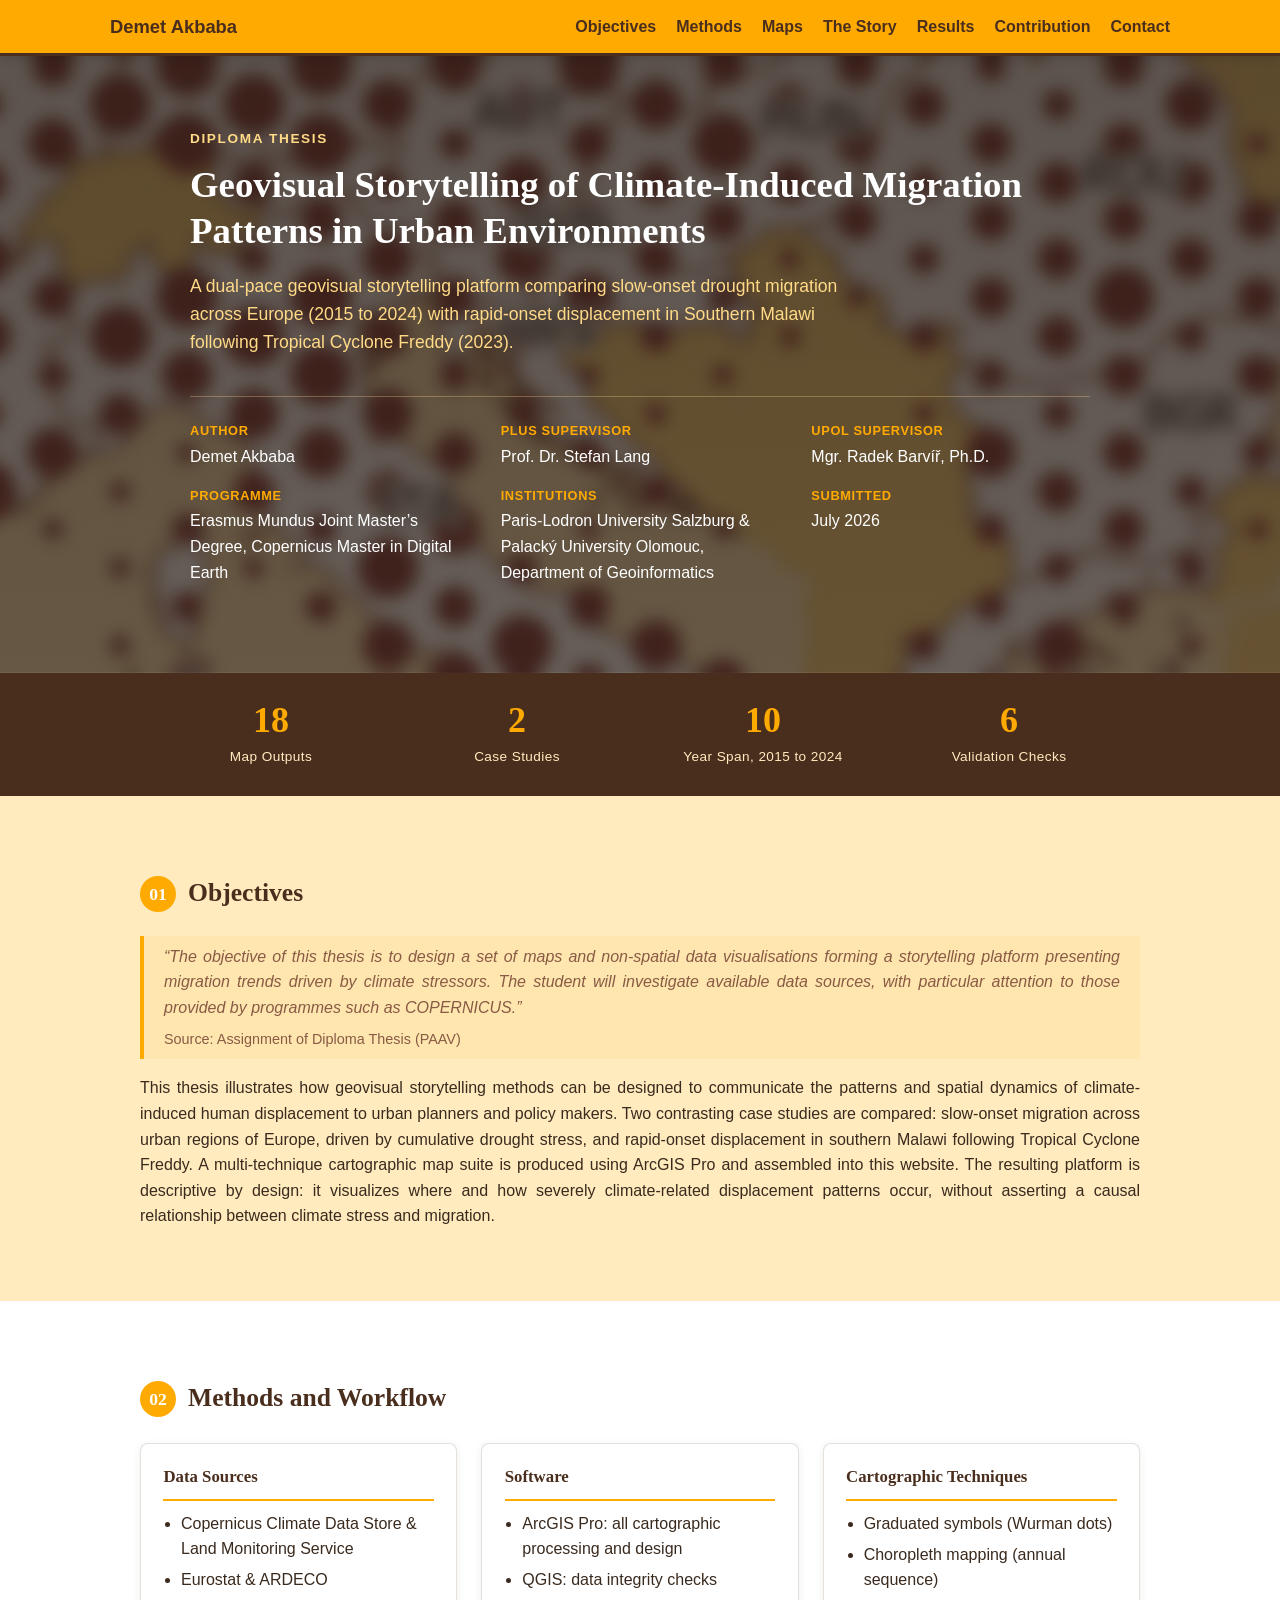
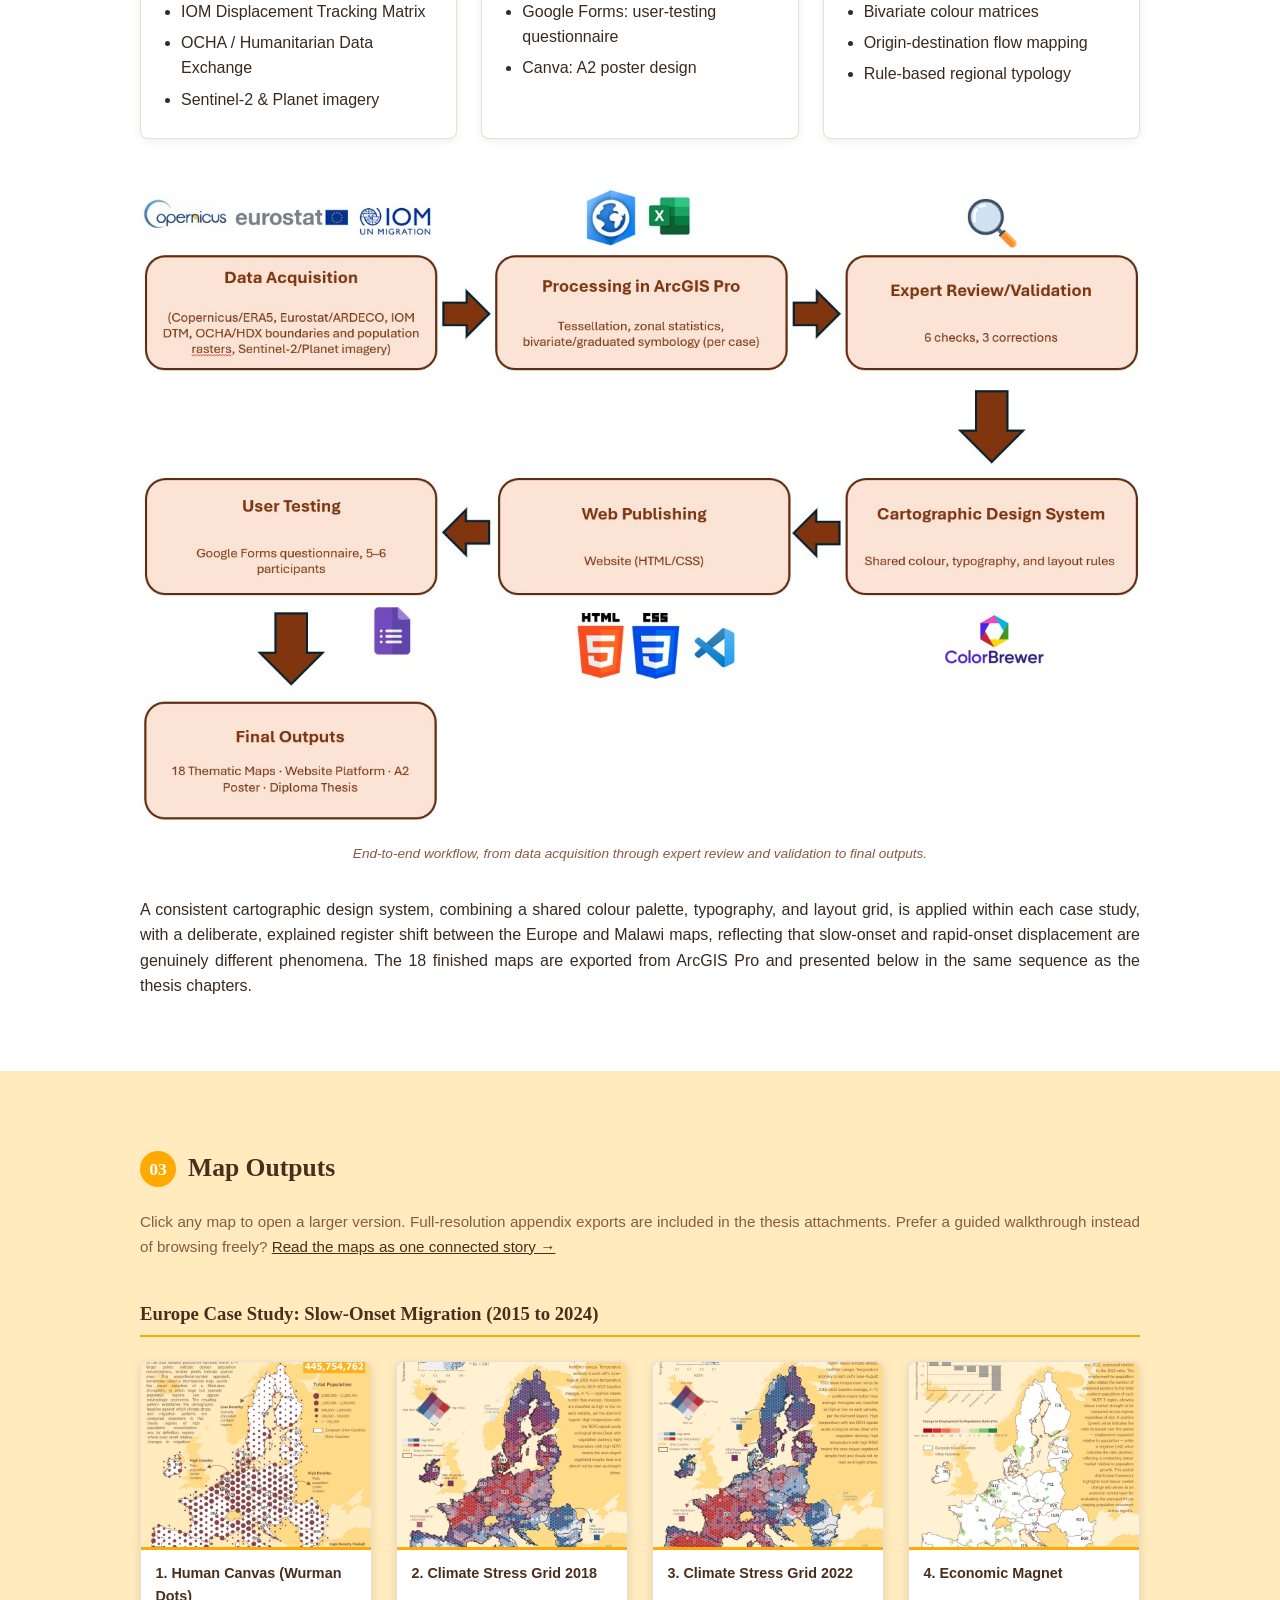
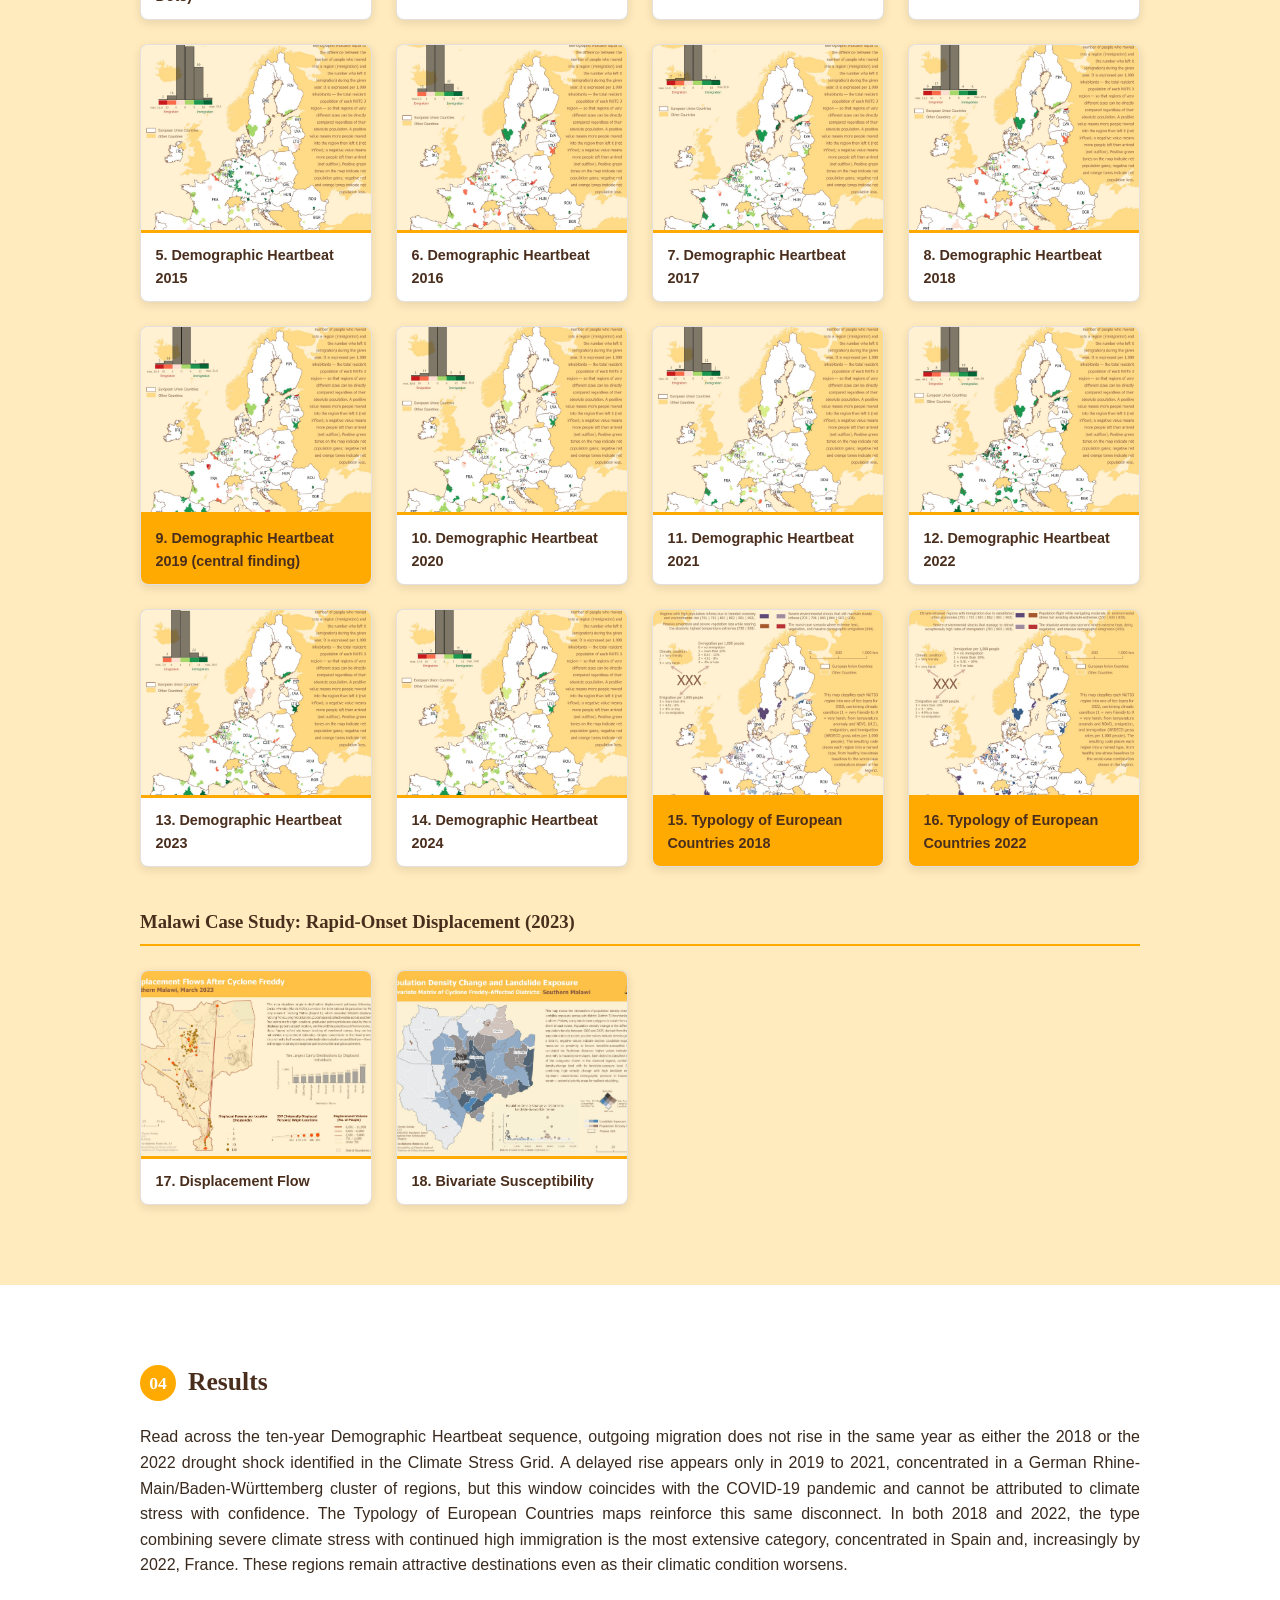
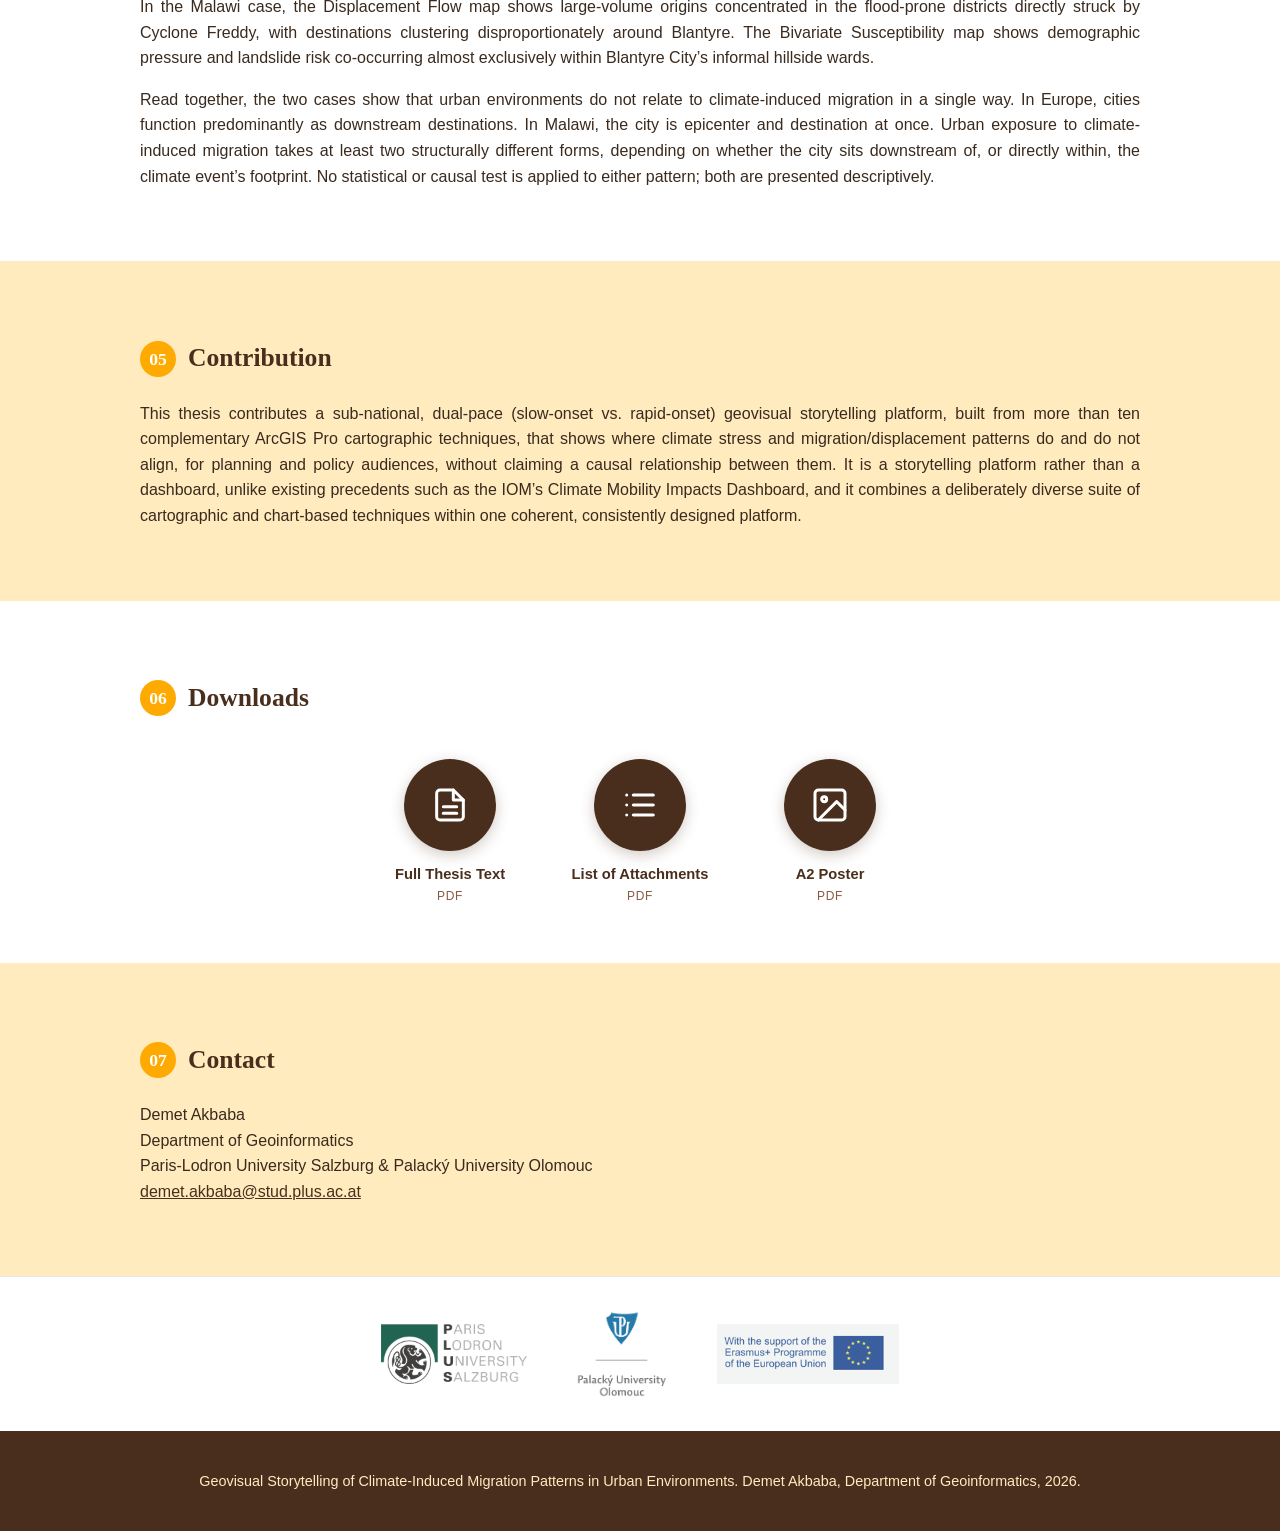
==== index.html @ c5d421af "Diploma thesis website: geovisual storytelling of climate-induced migration Full platform: overview " ====
<!DOCTYPE html>
<html lang="en">
<head>
<meta charset="UTF-8">
<meta name="viewport" content="width=device-width, initial-scale=1.0">
<title>Geovisual Storytelling of Climate-Induced Migration Patterns in Urban Environments</title>
<meta name="description" content="Diploma thesis by Demet Akbaba, Department of Geoinformatics, Paris-Lodron University Salzburg and Palacky University Olomouc.">
<meta name="author" content="Demet Akbaba">
<link rel="stylesheet" href="css/style.css">
</head>
<body>

<header class="site-header">
  <div class="header-inner">
    <a class="brand" href="#home">Demet Akbaba</a>
    <nav aria-label="Main navigation">
      <ul>
        <li><a href="#objectives">Objectives</a></li>
        <li><a href="#methods">Methods</a></li>
        <li><a href="#maps">Maps</a></li>
        <li><a href="story.html">The Story</a></li>
        <li><a href="#results">Results</a></li>
        <li><a href="#contribution">Contribution</a></li>
        <li><a href="#contact">Contact</a></li>
      </ul>
    </nav>
  </div>
</header>

<main>

<section id="home" class="hero">
  <div class="hero-inner">
    <p class="eyebrow">Diploma Thesis</p>
    <h1>Geovisual Storytelling of Climate-Induced Migration Patterns in Urban Environments</h1>
    <p class="hero-sub">A dual-pace geovisual storytelling platform comparing slow-onset drought migration across Europe (2015 to 2024) with rapid-onset displacement in Southern Malawi following Tropical Cyclone Freddy (2023).</p>
    <dl class="hero-meta">
      <div><dt>Author</dt><dd>Demet Akbaba</dd></div>
      <div><dt>PLUS Supervisor</dt><dd>Prof. Dr. Stefan Lang</dd></div>
      <div><dt>UPOL Supervisor</dt><dd>Mgr. Radek Barv&iacute;&#345;, Ph.D.</dd></div>
      <div><dt>Programme</dt><dd>Erasmus Mundus Joint Master&rsquo;s Degree, Copernicus Master in Digital Earth</dd></div>
      <div><dt>Institutions</dt><dd>Paris-Lodron University Salzburg &amp; Palack&yacute; University Olomouc, Department of Geoinformatics</dd></div>
      <div><dt>Submitted</dt><dd>July 2026</dd></div>
    </dl>
  </div>
</section>

<section class="stats-strip" aria-label="Thesis at a glance">
  <div class="stats-inner">
    <div class="stat"><span class="stat-num">18</span><span class="stat-label">Map Outputs</span></div>
    <div class="stat"><span class="stat-num">2</span><span class="stat-label">Case Studies</span></div>
    <div class="stat"><span class="stat-num">10</span><span class="stat-label">Year Span, 2015 to 2024</span></div>
    <div class="stat"><span class="stat-num">6</span><span class="stat-label">Validation Checks</span></div>
  </div>
</section>

<section id="objectives" class="section section-alt">
  <div class="section-inner">
    <h2>Objectives</h2>
    <blockquote>
      &ldquo;The objective of this thesis is to design a set of maps and non-spatial data visualisations forming a storytelling platform presenting migration trends driven by climate stressors. The student will investigate available data sources, with particular attention to those provided by programmes such as COPERNICUS.&rdquo;
      <cite>Source: Assignment of Diploma Thesis (PAAV)</cite>
    </blockquote>
    <p>This thesis illustrates how geovisual storytelling methods can be designed to communicate the patterns and spatial dynamics of climate-induced human displacement to urban planners and policy makers. Two contrasting case studies are compared: slow-onset migration across urban regions of Europe, driven by cumulative drought stress, and rapid-onset displacement in southern Malawi following Tropical Cyclone Freddy. A multi-technique cartographic map suite is produced using ArcGIS Pro and assembled into this website. The resulting platform is descriptive by design: it visualizes where and how severely climate-related displacement patterns occur, without asserting a causal relationship between climate stress and migration.</p>
  </div>
</section>

<section id="methods" class="section">
  <div class="section-inner">
    <h2>Methods and Workflow</h2>
    <div class="methods-grid">
      <div>
        <h3>Data Sources</h3>
        <ul>
          <li>Copernicus Climate Data Store &amp; Land Monitoring Service</li>
          <li>Eurostat &amp; ARDECO</li>
          <li>IOM Displacement Tracking Matrix</li>
          <li>OCHA / Humanitarian Data Exchange</li>
          <li>Sentinel-2 &amp; Planet imagery</li>
        </ul>
      </div>
      <div>
        <h3>Software</h3>
        <ul>
          <li>ArcGIS Pro: all cartographic processing and design</li>
          <li>QGIS: data integrity checks</li>
          <li>Google Forms: <span style="white-space: nowrap;">user-testing</span> questionnaire</li>
          <li>Canva: A2 poster design</li>
        </ul>
      </div>
      <div>
        <h3>Cartographic Techniques</h3>
        <ul>
          <li>Graduated symbols (Wurman dots)</li>
          <li>Choropleth mapping (annual sequence)</li>
          <li>Bivariate colour matrices</li>
          <li>Origin-destination flow mapping</li>
          <li>Rule-based regional typology</li>
        </ul>
      </div>
    </div>
    <figure class="methodology-figure">
      <img src="images/methodology_flowchart.jpg" alt="Methodology workflow flowchart: data acquisition, processing in ArcGIS Pro, expert review and validation, cartographic design system, web publishing, user testing, converging into a single final outputs box" loading="lazy">
      <figcaption>End-to-end workflow, from data acquisition through expert review and validation to final outputs.</figcaption>
    </figure>
    <p>A consistent cartographic design system, combining a shared colour palette, typography, and layout grid, is applied within each case study, with a deliberate, explained register shift between the Europe and Malawi maps, reflecting that slow-onset and rapid-onset displacement are genuinely different phenomena. The 18 finished maps are exported from ArcGIS Pro and presented below in the same sequence as the thesis chapters.</p>
  </div>
</section>

<section id="maps" class="section section-alt">
  <div class="section-inner">
    <h2>Map Outputs</h2>
    <p class="section-note">Click any map to open a larger version. Full-resolution appendix exports are included in the thesis attachments. Prefer a guided walkthrough instead of browsing freely? <a href="story.html">Read the maps as one connected story &rarr;</a></p>

    <h3 class="group-title">Europe Case Study: Slow-Onset Migration (2015 to 2024)</h3>
    <div class="map-grid">
      <figure><a href="#map01"><img src="images/01_human_canvas.jpg" alt="Human Canvas map, Wurman dot population density across Europe" loading="lazy"></a><figcaption>1. Human Canvas (Wurman Dots)</figcaption></figure>
      <figure><a href="#map02"><img src="images/02_climate_stress_2018.jpg" alt="Climate Stress Grid map for 2018" loading="lazy"></a><figcaption>2. Climate Stress Grid 2018</figcaption></figure>
      <figure><a href="#map03"><img src="images/03_climate_stress_2022.jpg" alt="Climate Stress Grid map for 2022" loading="lazy"></a><figcaption>3. Climate Stress Grid 2022</figcaption></figure>
      <figure><a href="#map04"><img src="images/04_economic_magnet.jpg" alt="Economic Magnet map, 2018 to 2022 employment ratio change" loading="lazy"></a><figcaption>4. Economic Magnet</figcaption></figure>
      <figure><a href="#map05"><img src="images/05_demographic_heartbeat_2015.jpg" alt="Demographic Heartbeat map for 2015" loading="lazy"></a><figcaption>5. Demographic Heartbeat 2015</figcaption></figure>
      <figure><a href="#map06"><img src="images/06_demographic_heartbeat_2016.jpg" alt="Demographic Heartbeat map for 2016" loading="lazy"></a><figcaption>6. Demographic Heartbeat 2016</figcaption></figure>
      <figure><a href="#map07"><img src="images/07_demographic_heartbeat_2017.jpg" alt="Demographic Heartbeat map for 2017" loading="lazy"></a><figcaption>7. Demographic Heartbeat 2017</figcaption></figure>
      <figure><a href="#map08"><img src="images/08_demographic_heartbeat_2018.jpg" alt="Demographic Heartbeat map for 2018" loading="lazy"></a><figcaption>8. Demographic Heartbeat 2018</figcaption></figure>
      <figure class="featured"><a href="#map09"><img src="images/09_demographic_heartbeat_2019.jpg" alt="Demographic Heartbeat map for 2019" loading="lazy"></a><figcaption>9. Demographic Heartbeat 2019 (central finding)</figcaption></figure>
      <figure><a href="#map10"><img src="images/10_demographic_heartbeat_2020.jpg" alt="Demographic Heartbeat map for 2020" loading="lazy"></a><figcaption>10. Demographic Heartbeat 2020</figcaption></figure>
      <figure><a href="#map11"><img src="images/11_demographic_heartbeat_2021.jpg" alt="Demographic Heartbeat map for 2021" loading="lazy"></a><figcaption>11. Demographic Heartbeat 2021</figcaption></figure>
      <figure><a href="#map12"><img src="images/12_demographic_heartbeat_2022.jpg" alt="Demographic Heartbeat map for 2022" loading="lazy"></a><figcaption>12. Demographic Heartbeat 2022</figcaption></figure>
      <figure><a href="#map13"><img src="images/13_demographic_heartbeat_2023.jpg" alt="Demographic Heartbeat map for 2023" loading="lazy"></a><figcaption>13. Demographic Heartbeat 2023</figcaption></figure>
      <figure><a href="#map14"><img src="images/14_demographic_heartbeat_2024.jpg" alt="Demographic Heartbeat map for 2024" loading="lazy"></a><figcaption>14. Demographic Heartbeat 2024</figcaption></figure>
      <figure class="featured"><a href="#map15"><img src="images/15_typology_2018.jpg" alt="Typology of European Countries map for 2018" loading="lazy"></a><figcaption>15. Typology of European Countries 2018</figcaption></figure>
      <figure class="featured"><a href="#map16"><img src="images/16_typology_2022.jpg" alt="Typology of European Countries map for 2022" loading="lazy"></a><figcaption>16. Typology of European Countries 2022</figcaption></figure>
    </div>

    <h3 class="group-title">Malawi Case Study: Rapid-Onset Displacement (2023)</h3>
    <div class="map-grid">
      <figure><a href="#map17"><img src="images/17_displacement_flow.jpg" alt="Displacement Flow map, Southern Malawi after Cyclone Freddy" loading="lazy"></a><figcaption>17. Displacement Flow</figcaption></figure>
      <figure><a href="#map18"><img src="images/18_bivariate_susceptibility.jpg" alt="Bivariate Susceptibility map, population density change and landslide exposure" loading="lazy"></a><figcaption>18. Bivariate Susceptibility</figcaption></figure>
    </div>
  </div>
</section>

<div class="lightbox" id="map01">
  <a href="#maps" class="lightbox-close" aria-label="Close"><svg viewBox="0 0 24 24" fill="none" stroke="currentColor" stroke-width="2" stroke-linecap="round"><line x1="5" y1="5" x2="19" y2="19"/><line x1="19" y1="5" x2="5" y2="19"/></svg></a>
  <a href="#maps" class="lightbox-bg" aria-hidden="true" tabindex="-1"></a>
  <a href="#map18" class="lightbox-nav lightbox-prev" aria-label="Previous map"><svg viewBox="0 0 24 24" fill="none" stroke="currentColor" stroke-width="2" stroke-linecap="round" stroke-linejoin="round"><polyline points="15 6 9 12 15 18"/></svg></a>
  <a href="#map02" class="lightbox-nav lightbox-next" aria-label="Next map"><svg viewBox="0 0 24 24" fill="none" stroke="currentColor" stroke-width="2" stroke-linecap="round" stroke-linejoin="round"><polyline points="9 6 15 12 9 18"/></svg></a>  <a href="images/originals/01_human_canvas.png" download class="lightbox-download" aria-label="Download full resolution PNG of Human Canvas"><svg viewBox="0 0 24 24" fill="none" stroke="currentColor" stroke-width="2" stroke-linecap="round" stroke-linejoin="round"><path d="M12 3v12"/><polyline points="7 10 12 15 17 10"/><line x1="5" y1="21" x2="19" y2="21"/></svg></a>

  <input type="checkbox" id="zoom01" class="zoom-toggle">
  <figure class="lightbox-figure">
    <label for="zoom01" class="zoom-label"><img src="images/01_human_canvas_full.jpg" alt="Human Canvas map, Wurman dot population density across Europe" loading="lazy"></label>
    <figcaption><span class="lightbox-title">1. Human Canvas (Wurman Dots)</span><span class="zoom-hint">Click the map to zoom in. Click again to zoom out.</span><span class="lightbox-desc">Population is aggregated into a hexagonal grid across the EU and displayed as Wurman dots sized by population count. The map reproduces the classic "Blue Banana" corridor of dense settlement from the Rhine-Ruhr region to northern Italy, with Rhine-Ruhr the single densest cluster (49 million people across 14 adjacent cells) and the Paris Basin containing the single largest cell (11.8 million). This population baseline is compared against climate stress (maps 2 to 3) and migration patterns (maps 5 to 16) later in the case study.</span></figcaption>
  </figure>
</div>
<div class="lightbox" id="map02">
  <a href="#maps" class="lightbox-close" aria-label="Close"><svg viewBox="0 0 24 24" fill="none" stroke="currentColor" stroke-width="2" stroke-linecap="round"><line x1="5" y1="5" x2="19" y2="19"/><line x1="19" y1="5" x2="5" y2="19"/></svg></a>
  <a href="#maps" class="lightbox-bg" aria-hidden="true" tabindex="-1"></a>
  <a href="#map01" class="lightbox-nav lightbox-prev" aria-label="Previous map"><svg viewBox="0 0 24 24" fill="none" stroke="currentColor" stroke-width="2" stroke-linecap="round" stroke-linejoin="round"><polyline points="15 6 9 12 15 18"/></svg></a>
  <a href="#map03" class="lightbox-nav lightbox-next" aria-label="Next map"><svg viewBox="0 0 24 24" fill="none" stroke="currentColor" stroke-width="2" stroke-linecap="round" stroke-linejoin="round"><polyline points="9 6 15 12 9 18"/></svg></a>  <a href="images/originals/02_climate_stress_2018.png" download class="lightbox-download" aria-label="Download full resolution PNG of Climate Stress Grid 2018"><svg viewBox="0 0 24 24" fill="none" stroke="currentColor" stroke-width="2" stroke-linecap="round" stroke-linejoin="round"><path d="M12 3v12"/><polyline points="7 10 12 15 17 10"/><line x1="5" y1="21" x2="19" y2="21"/></svg></a>

  <input type="checkbox" id="zoom02" class="zoom-toggle">
  <figure class="lightbox-figure">
    <label for="zoom02" class="zoom-label"><img src="images/02_climate_stress_2018_full.jpg" alt="Climate Stress Grid map for 2018" loading="lazy"></label>
    <figcaption><span class="lightbox-title">2. Climate Stress Grid 2018</span><span class="zoom-hint">Click the map to zoom in. Click again to zoom out.</span><span class="lightbox-desc">Combines summer temperature anomaly and NDVI vegetation health into a single bivariate grid, isolating the most severe combination of heat and vegetation stress. The 2018 event reproduces a documented "hotter drought" pattern concentrated in central and northern Europe rather than the Mediterranean south, with severe-stress hexagons concentrated in Germany (39%), France (29%), Scandinavia (18%), and Poland (14%).</span></figcaption>
  </figure>
</div>
<div class="lightbox" id="map03">
  <a href="#maps" class="lightbox-close" aria-label="Close"><svg viewBox="0 0 24 24" fill="none" stroke="currentColor" stroke-width="2" stroke-linecap="round"><line x1="5" y1="5" x2="19" y2="19"/><line x1="19" y1="5" x2="5" y2="19"/></svg></a>
  <a href="#maps" class="lightbox-bg" aria-hidden="true" tabindex="-1"></a>
  <a href="#map02" class="lightbox-nav lightbox-prev" aria-label="Previous map"><svg viewBox="0 0 24 24" fill="none" stroke="currentColor" stroke-width="2" stroke-linecap="round" stroke-linejoin="round"><polyline points="15 6 9 12 15 18"/></svg></a>
  <a href="#map04" class="lightbox-nav lightbox-next" aria-label="Next map"><svg viewBox="0 0 24 24" fill="none" stroke="currentColor" stroke-width="2" stroke-linecap="round" stroke-linejoin="round"><polyline points="9 6 15 12 9 18"/></svg></a>  <a href="images/originals/03_climate_stress_2022.png" download class="lightbox-download" aria-label="Download full resolution PNG of Climate Stress Grid 2022"><svg viewBox="0 0 24 24" fill="none" stroke="currentColor" stroke-width="2" stroke-linecap="round" stroke-linejoin="round"><path d="M12 3v12"/><polyline points="7 10 12 15 17 10"/><line x1="5" y1="21" x2="19" y2="21"/></svg></a>

  <input type="checkbox" id="zoom03" class="zoom-toggle">
  <figure class="lightbox-figure">
    <label for="zoom03" class="zoom-label"><img src="images/03_climate_stress_2022_full.jpg" alt="Climate Stress Grid map for 2022" loading="lazy"></label>
    <figcaption><span class="lightbox-title">3. Climate Stress Grid 2022</span><span class="zoom-hint">Click the map to zoom in. Click again to zoom out.</span><span class="lightbox-desc">Uses the same bivariate temperature-anomaly and NDVI method as the 2018 map, allowing a direct year-on-year comparison. 2022 shows a markedly more severe and widespread stress pattern, consistent with the Joint Research Centre's assessment of it as possibly Europe's worst drought in five centuries, with severity shifting south and west to concentrate in the Iberian Peninsula (49% of severe hexagons) and France (34%).</span></figcaption>
  </figure>
</div>
<div class="lightbox" id="map04">
  <a href="#maps" class="lightbox-close" aria-label="Close"><svg viewBox="0 0 24 24" fill="none" stroke="currentColor" stroke-width="2" stroke-linecap="round"><line x1="5" y1="5" x2="19" y2="19"/><line x1="19" y1="5" x2="5" y2="19"/></svg></a>
  <a href="#maps" class="lightbox-bg" aria-hidden="true" tabindex="-1"></a>
  <a href="#map03" class="lightbox-nav lightbox-prev" aria-label="Previous map"><svg viewBox="0 0 24 24" fill="none" stroke="currentColor" stroke-width="2" stroke-linecap="round" stroke-linejoin="round"><polyline points="15 6 9 12 15 18"/></svg></a>
  <a href="#map05" class="lightbox-nav lightbox-next" aria-label="Next map"><svg viewBox="0 0 24 24" fill="none" stroke="currentColor" stroke-width="2" stroke-linecap="round" stroke-linejoin="round"><polyline points="9 6 15 12 9 18"/></svg></a>  <a href="images/originals/04_economic_magnet.png" download class="lightbox-download" aria-label="Download full resolution PNG of Economic Magnet"><svg viewBox="0 0 24 24" fill="none" stroke="currentColor" stroke-width="2" stroke-linecap="round" stroke-linejoin="round"><path d="M12 3v12"/><polyline points="7 10 12 15 17 10"/><line x1="5" y1="21" x2="19" y2="21"/></svg></a>

  <input type="checkbox" id="zoom04" class="zoom-toggle">
  <figure class="lightbox-figure">
    <label for="zoom04" class="zoom-label"><img src="images/04_economic_magnet_full.jpg" alt="Economic Magnet map, 2018 to 2022 employment ratio change" loading="lazy"></label>
    <figcaption><span class="lightbox-title">4. Economic Magnet</span><span class="zoom-hint">Click the map to zoom in. Click again to zoom out.</span><span class="lightbox-desc">A choropleth of the percentage change in each urban region's employment-to-population ratio between 2018 and 2022, isolating shifting economic density from population growth alone. The strongest gains cluster in southern Poland (Gliwicki, Katowicki, Kraków), while Grad Zagreb shows by far the steepest decline (-26.9%). Notably, neither pattern spatially aligns with the climate-stress hexagons in maps 2 and 3.</span></figcaption>
  </figure>
</div>
<div class="lightbox" id="map05">
  <a href="#maps" class="lightbox-close" aria-label="Close"><svg viewBox="0 0 24 24" fill="none" stroke="currentColor" stroke-width="2" stroke-linecap="round"><line x1="5" y1="5" x2="19" y2="19"/><line x1="19" y1="5" x2="5" y2="19"/></svg></a>
  <a href="#maps" class="lightbox-bg" aria-hidden="true" tabindex="-1"></a>
  <a href="#map04" class="lightbox-nav lightbox-prev" aria-label="Previous map"><svg viewBox="0 0 24 24" fill="none" stroke="currentColor" stroke-width="2" stroke-linecap="round" stroke-linejoin="round"><polyline points="15 6 9 12 15 18"/></svg></a>
  <a href="#map06" class="lightbox-nav lightbox-next" aria-label="Next map"><svg viewBox="0 0 24 24" fill="none" stroke="currentColor" stroke-width="2" stroke-linecap="round" stroke-linejoin="round"><polyline points="9 6 15 12 9 18"/></svg></a>  <a href="images/originals/05_demographic_heartbeat_2015.png" download class="lightbox-download" aria-label="Download full resolution PNG of Demographic Heartbeat 2015"><svg viewBox="0 0 24 24" fill="none" stroke="currentColor" stroke-width="2" stroke-linecap="round" stroke-linejoin="round"><path d="M12 3v12"/><polyline points="7 10 12 15 17 10"/><line x1="5" y1="21" x2="19" y2="21"/></svg></a>

  <input type="checkbox" id="zoom05" class="zoom-toggle">
  <figure class="lightbox-figure">
    <label for="zoom05" class="zoom-label"><img src="images/05_demographic_heartbeat_2015_full.jpg" alt="Demographic Heartbeat map for 2015" loading="lazy"></label>
    <figcaption><span class="lightbox-title">5. Demographic Heartbeat 2015</span><span class="zoom-hint">Click the map to zoom in. Click again to zoom out.</span><span class="lightbox-desc">Net migration rate per 1,000 inhabitants across urban NUTS3 regions, the first of ten annual maps in this series (2015 to 2024). Most regions already show net inflow at this point, establishing the pre-drought baseline against which the 2018 and 2022 climate shocks (maps 2 and 3) are later compared.</span></figcaption>
  </figure>
</div>
<div class="lightbox" id="map06">
  <a href="#maps" class="lightbox-close" aria-label="Close"><svg viewBox="0 0 24 24" fill="none" stroke="currentColor" stroke-width="2" stroke-linecap="round"><line x1="5" y1="5" x2="19" y2="19"/><line x1="19" y1="5" x2="5" y2="19"/></svg></a>
  <a href="#maps" class="lightbox-bg" aria-hidden="true" tabindex="-1"></a>
  <a href="#map05" class="lightbox-nav lightbox-prev" aria-label="Previous map"><svg viewBox="0 0 24 24" fill="none" stroke="currentColor" stroke-width="2" stroke-linecap="round" stroke-linejoin="round"><polyline points="15 6 9 12 15 18"/></svg></a>
  <a href="#map07" class="lightbox-nav lightbox-next" aria-label="Next map"><svg viewBox="0 0 24 24" fill="none" stroke="currentColor" stroke-width="2" stroke-linecap="round" stroke-linejoin="round"><polyline points="9 6 15 12 9 18"/></svg></a>  <a href="images/originals/06_demographic_heartbeat_2016.png" download class="lightbox-download" aria-label="Download full resolution PNG of Demographic Heartbeat 2016"><svg viewBox="0 0 24 24" fill="none" stroke="currentColor" stroke-width="2" stroke-linecap="round" stroke-linejoin="round"><path d="M12 3v12"/><polyline points="7 10 12 15 17 10"/><line x1="5" y1="21" x2="19" y2="21"/></svg></a>

  <input type="checkbox" id="zoom06" class="zoom-toggle">
  <figure class="lightbox-figure">
    <label for="zoom06" class="zoom-label"><img src="images/06_demographic_heartbeat_2016_full.jpg" alt="Demographic Heartbeat map for 2016" loading="lazy"></label>
    <figcaption><span class="lightbox-title">6. Demographic Heartbeat 2016</span><span class="zoom-hint">Click the map to zoom in. Click again to zoom out.</span><span class="lightbox-desc">Continues the annual net migration rate series, still within the pre-2018 baseline period. The consistent net-inflow pattern across most urban regions in these early years is what makes the later, temporary shift toward outflow in 2019 to 2021 stand out as a deviation rather than the norm.</span></figcaption>
  </figure>
</div>
<div class="lightbox" id="map07">
  <a href="#maps" class="lightbox-close" aria-label="Close"><svg viewBox="0 0 24 24" fill="none" stroke="currentColor" stroke-width="2" stroke-linecap="round"><line x1="5" y1="5" x2="19" y2="19"/><line x1="19" y1="5" x2="5" y2="19"/></svg></a>
  <a href="#maps" class="lightbox-bg" aria-hidden="true" tabindex="-1"></a>
  <a href="#map06" class="lightbox-nav lightbox-prev" aria-label="Previous map"><svg viewBox="0 0 24 24" fill="none" stroke="currentColor" stroke-width="2" stroke-linecap="round" stroke-linejoin="round"><polyline points="15 6 9 12 15 18"/></svg></a>
  <a href="#map08" class="lightbox-nav lightbox-next" aria-label="Next map"><svg viewBox="0 0 24 24" fill="none" stroke="currentColor" stroke-width="2" stroke-linecap="round" stroke-linejoin="round"><polyline points="9 6 15 12 9 18"/></svg></a>  <a href="images/originals/07_demographic_heartbeat_2017.png" download class="lightbox-download" aria-label="Download full resolution PNG of Demographic Heartbeat 2017"><svg viewBox="0 0 24 24" fill="none" stroke="currentColor" stroke-width="2" stroke-linecap="round" stroke-linejoin="round"><path d="M12 3v12"/><polyline points="7 10 12 15 17 10"/><line x1="5" y1="21" x2="19" y2="21"/></svg></a>

  <input type="checkbox" id="zoom07" class="zoom-toggle">
  <figure class="lightbox-figure">
    <label for="zoom07" class="zoom-label"><img src="images/07_demographic_heartbeat_2017_full.jpg" alt="Demographic Heartbeat map for 2017" loading="lazy"></label>
    <figcaption><span class="lightbox-title">7. Demographic Heartbeat 2017</span><span class="zoom-hint">Click the map to zoom in. Click again to zoom out.</span><span class="lightbox-desc">The final full year before the 2018 drought event mapped in map 2. Net migration rates here form part of the baseline used to test whether outgoing migration rises in the same year as, or only with a delay after, climate stress.</span></figcaption>
  </figure>
</div>
<div class="lightbox" id="map08">
  <a href="#maps" class="lightbox-close" aria-label="Close"><svg viewBox="0 0 24 24" fill="none" stroke="currentColor" stroke-width="2" stroke-linecap="round"><line x1="5" y1="5" x2="19" y2="19"/><line x1="19" y1="5" x2="5" y2="19"/></svg></a>
  <a href="#maps" class="lightbox-bg" aria-hidden="true" tabindex="-1"></a>
  <a href="#map07" class="lightbox-nav lightbox-prev" aria-label="Previous map"><svg viewBox="0 0 24 24" fill="none" stroke="currentColor" stroke-width="2" stroke-linecap="round" stroke-linejoin="round"><polyline points="15 6 9 12 15 18"/></svg></a>
  <a href="#map09" class="lightbox-nav lightbox-next" aria-label="Next map"><svg viewBox="0 0 24 24" fill="none" stroke="currentColor" stroke-width="2" stroke-linecap="round" stroke-linejoin="round"><polyline points="9 6 15 12 9 18"/></svg></a>  <a href="images/originals/08_demographic_heartbeat_2018.png" download class="lightbox-download" aria-label="Download full resolution PNG of Demographic Heartbeat 2018"><svg viewBox="0 0 24 24" fill="none" stroke="currentColor" stroke-width="2" stroke-linecap="round" stroke-linejoin="round"><path d="M12 3v12"/><polyline points="7 10 12 15 17 10"/><line x1="5" y1="21" x2="19" y2="21"/></svg></a>

  <input type="checkbox" id="zoom08" class="zoom-toggle">
  <figure class="lightbox-figure">
    <label for="zoom08" class="zoom-label"><img src="images/08_demographic_heartbeat_2018_full.jpg" alt="Demographic Heartbeat map for 2018" loading="lazy"></label>
    <figcaption><span class="lightbox-title">8. Demographic Heartbeat 2018</span><span class="zoom-hint">Click the map to zoom in. Click again to zoom out.</span><span class="lightbox-desc">Net migration rate in the same year as the drought event mapped in map 2. Outgoing migration does not rise in this year specifically; the delayed increase this thesis identifies only becomes visible from 2019 onward (map 9), one to three years later.</span></figcaption>
  </figure>
</div>
<div class="lightbox" id="map09">
  <a href="#maps" class="lightbox-close" aria-label="Close"><svg viewBox="0 0 24 24" fill="none" stroke="currentColor" stroke-width="2" stroke-linecap="round"><line x1="5" y1="5" x2="19" y2="19"/><line x1="19" y1="5" x2="5" y2="19"/></svg></a>
  <a href="#maps" class="lightbox-bg" aria-hidden="true" tabindex="-1"></a>
  <a href="#map08" class="lightbox-nav lightbox-prev" aria-label="Previous map"><svg viewBox="0 0 24 24" fill="none" stroke="currentColor" stroke-width="2" stroke-linecap="round" stroke-linejoin="round"><polyline points="15 6 9 12 15 18"/></svg></a>
  <a href="#map10" class="lightbox-nav lightbox-next" aria-label="Next map"><svg viewBox="0 0 24 24" fill="none" stroke="currentColor" stroke-width="2" stroke-linecap="round" stroke-linejoin="round"><polyline points="9 6 15 12 9 18"/></svg></a>  <a href="images/originals/09_demographic_heartbeat_2019.png" download class="lightbox-download" aria-label="Download full resolution PNG of Demographic Heartbeat 2019"><svg viewBox="0 0 24 24" fill="none" stroke="currentColor" stroke-width="2" stroke-linecap="round" stroke-linejoin="round"><path d="M12 3v12"/><polyline points="7 10 12 15 17 10"/><line x1="5" y1="21" x2="19" y2="21"/></svg></a>

  <input type="checkbox" id="zoom09" class="zoom-toggle">
  <figure class="lightbox-figure">
    <label for="zoom09" class="zoom-label"><img src="images/09_demographic_heartbeat_2019_full.jpg" alt="Demographic Heartbeat map for 2019" loading="lazy"></label>
    <figcaption><span class="lightbox-title">9. Demographic Heartbeat 2019 (central finding)</span><span class="zoom-hint">Click the map to zoom in. Click again to zoom out.</span><span class="lightbox-desc">The central finding of the thesis: the clearest delayed rise in outgoing migration after the 2018 drought concentrates here, one year on, in a German cluster (Heidelberg, Karlsruhe, Stuttgart, Frankfurt am Main, Cologne) that overlaps the densest population corridor (map 1) and the most climate-stressed 2018 region (map 2). This 2019 to 2021 window overlaps the COVID-19 pandemic, however, so the apparent lag cannot be attributed to climate stress with full confidence.</span></figcaption>
  </figure>
</div>
<div class="lightbox" id="map10">
  <a href="#maps" class="lightbox-close" aria-label="Close"><svg viewBox="0 0 24 24" fill="none" stroke="currentColor" stroke-width="2" stroke-linecap="round"><line x1="5" y1="5" x2="19" y2="19"/><line x1="19" y1="5" x2="5" y2="19"/></svg></a>
  <a href="#maps" class="lightbox-bg" aria-hidden="true" tabindex="-1"></a>
  <a href="#map09" class="lightbox-nav lightbox-prev" aria-label="Previous map"><svg viewBox="0 0 24 24" fill="none" stroke="currentColor" stroke-width="2" stroke-linecap="round" stroke-linejoin="round"><polyline points="15 6 9 12 15 18"/></svg></a>
  <a href="#map11" class="lightbox-nav lightbox-next" aria-label="Next map"><svg viewBox="0 0 24 24" fill="none" stroke="currentColor" stroke-width="2" stroke-linecap="round" stroke-linejoin="round"><polyline points="9 6 15 12 9 18"/></svg></a>  <a href="images/originals/10_demographic_heartbeat_2020.png" download class="lightbox-download" aria-label="Download full resolution PNG of Demographic Heartbeat 2020"><svg viewBox="0 0 24 24" fill="none" stroke="currentColor" stroke-width="2" stroke-linecap="round" stroke-linejoin="round"><path d="M12 3v12"/><polyline points="7 10 12 15 17 10"/><line x1="5" y1="21" x2="19" y2="21"/></svg></a>

  <input type="checkbox" id="zoom10" class="zoom-toggle">
  <figure class="lightbox-figure">
    <label for="zoom10" class="zoom-label"><img src="images/10_demographic_heartbeat_2020_full.jpg" alt="Demographic Heartbeat map for 2020" loading="lazy"></label>
    <figcaption><span class="lightbox-title">10. Demographic Heartbeat 2020</span><span class="zoom-hint">Click the map to zoom in. Click again to zoom out.</span><span class="lightbox-desc">Continues the 2019 to 2021 window in which the clearest delayed outgoing-migration signal after the 2018 drought appears, concentrated in the same German Rhine-Main/Baden-Württemberg corridor as 2019. This period coincides almost entirely with the COVID-19 pandemic, an independent disruption to migration that cannot be ruled out as a contributing factor.</span></figcaption>
  </figure>
</div>
<div class="lightbox" id="map11">
  <a href="#maps" class="lightbox-close" aria-label="Close"><svg viewBox="0 0 24 24" fill="none" stroke="currentColor" stroke-width="2" stroke-linecap="round"><line x1="5" y1="5" x2="19" y2="19"/><line x1="19" y1="5" x2="5" y2="19"/></svg></a>
  <a href="#maps" class="lightbox-bg" aria-hidden="true" tabindex="-1"></a>
  <a href="#map10" class="lightbox-nav lightbox-prev" aria-label="Previous map"><svg viewBox="0 0 24 24" fill="none" stroke="currentColor" stroke-width="2" stroke-linecap="round" stroke-linejoin="round"><polyline points="15 6 9 12 15 18"/></svg></a>
  <a href="#map12" class="lightbox-nav lightbox-next" aria-label="Next map"><svg viewBox="0 0 24 24" fill="none" stroke="currentColor" stroke-width="2" stroke-linecap="round" stroke-linejoin="round"><polyline points="9 6 15 12 9 18"/></svg></a>  <a href="images/originals/11_demographic_heartbeat_2021.png" download class="lightbox-download" aria-label="Download full resolution PNG of Demographic Heartbeat 2021"><svg viewBox="0 0 24 24" fill="none" stroke="currentColor" stroke-width="2" stroke-linecap="round" stroke-linejoin="round"><path d="M12 3v12"/><polyline points="7 10 12 15 17 10"/><line x1="5" y1="21" x2="19" y2="21"/></svg></a>

  <input type="checkbox" id="zoom11" class="zoom-toggle">
  <figure class="lightbox-figure">
    <label for="zoom11" class="zoom-label"><img src="images/11_demographic_heartbeat_2021_full.jpg" alt="Demographic Heartbeat map for 2021" loading="lazy"></label>
    <figcaption><span class="lightbox-title">11. Demographic Heartbeat 2021</span><span class="zoom-hint">Click the map to zoom in. Click again to zoom out.</span><span class="lightbox-desc">The final year of the 2019 to 2021 delayed-outflow window. No comparable delayed rise appears after the larger 2022 drought (maps 12 to 14), a contrast the thesis argues is inconsistent with a simple, mechanical climate-driven lag effect.</span></figcaption>
  </figure>
</div>
<div class="lightbox" id="map12">
  <a href="#maps" class="lightbox-close" aria-label="Close"><svg viewBox="0 0 24 24" fill="none" stroke="currentColor" stroke-width="2" stroke-linecap="round"><line x1="5" y1="5" x2="19" y2="19"/><line x1="19" y1="5" x2="5" y2="19"/></svg></a>
  <a href="#maps" class="lightbox-bg" aria-hidden="true" tabindex="-1"></a>
  <a href="#map11" class="lightbox-nav lightbox-prev" aria-label="Previous map"><svg viewBox="0 0 24 24" fill="none" stroke="currentColor" stroke-width="2" stroke-linecap="round" stroke-linejoin="round"><polyline points="15 6 9 12 15 18"/></svg></a>
  <a href="#map13" class="lightbox-nav lightbox-next" aria-label="Next map"><svg viewBox="0 0 24 24" fill="none" stroke="currentColor" stroke-width="2" stroke-linecap="round" stroke-linejoin="round"><polyline points="9 6 15 12 9 18"/></svg></a>  <a href="images/originals/12_demographic_heartbeat_2022.png" download class="lightbox-download" aria-label="Download full resolution PNG of Demographic Heartbeat 2022"><svg viewBox="0 0 24 24" fill="none" stroke="currentColor" stroke-width="2" stroke-linecap="round" stroke-linejoin="round"><path d="M12 3v12"/><polyline points="7 10 12 15 17 10"/><line x1="5" y1="21" x2="19" y2="21"/></svg></a>

  <input type="checkbox" id="zoom12" class="zoom-toggle">
  <figure class="lightbox-figure">
    <label for="zoom12" class="zoom-label"><img src="images/12_demographic_heartbeat_2022_full.jpg" alt="Demographic Heartbeat map for 2022" loading="lazy"></label>
    <figcaption><span class="lightbox-title">12. Demographic Heartbeat 2022</span><span class="zoom-hint">Click the map to zoom in. Click again to zoom out.</span><span class="lightbox-desc">Net migration rate in the same year as the more severe 2022 drought mapped in map 3. As with 2018 (map 8), outgoing migration does not rise in the same year as the shock itself.</span></figcaption>
  </figure>
</div>
<div class="lightbox" id="map13">
  <a href="#maps" class="lightbox-close" aria-label="Close"><svg viewBox="0 0 24 24" fill="none" stroke="currentColor" stroke-width="2" stroke-linecap="round"><line x1="5" y1="5" x2="19" y2="19"/><line x1="19" y1="5" x2="5" y2="19"/></svg></a>
  <a href="#maps" class="lightbox-bg" aria-hidden="true" tabindex="-1"></a>
  <a href="#map12" class="lightbox-nav lightbox-prev" aria-label="Previous map"><svg viewBox="0 0 24 24" fill="none" stroke="currentColor" stroke-width="2" stroke-linecap="round" stroke-linejoin="round"><polyline points="15 6 9 12 15 18"/></svg></a>
  <a href="#map14" class="lightbox-nav lightbox-next" aria-label="Next map"><svg viewBox="0 0 24 24" fill="none" stroke="currentColor" stroke-width="2" stroke-linecap="round" stroke-linejoin="round"><polyline points="9 6 15 12 9 18"/></svg></a>  <a href="images/originals/13_demographic_heartbeat_2023.png" download class="lightbox-download" aria-label="Download full resolution PNG of Demographic Heartbeat 2023"><svg viewBox="0 0 24 24" fill="none" stroke="currentColor" stroke-width="2" stroke-linecap="round" stroke-linejoin="round"><path d="M12 3v12"/><polyline points="7 10 12 15 17 10"/><line x1="5" y1="21" x2="19" y2="21"/></svg></a>

  <input type="checkbox" id="zoom13" class="zoom-toggle">
  <figure class="lightbox-figure">
    <label for="zoom13" class="zoom-label"><img src="images/13_demographic_heartbeat_2023_full.jpg" alt="Demographic Heartbeat map for 2023" loading="lazy"></label>
    <figcaption><span class="lightbox-title">13. Demographic Heartbeat 2023</span><span class="zoom-hint">Click the map to zoom in. Click again to zoom out.</span><span class="lightbox-desc">The first year following the 2022 drought. Unlike the 2019 to 2021 window after 2018, no comparable EU-wide delayed rise in outgoing migration appears here or in 2024, despite 2022 being the more severe of the two climate events.</span></figcaption>
  </figure>
</div>
<div class="lightbox" id="map14">
  <a href="#maps" class="lightbox-close" aria-label="Close"><svg viewBox="0 0 24 24" fill="none" stroke="currentColor" stroke-width="2" stroke-linecap="round"><line x1="5" y1="5" x2="19" y2="19"/><line x1="19" y1="5" x2="5" y2="19"/></svg></a>
  <a href="#maps" class="lightbox-bg" aria-hidden="true" tabindex="-1"></a>
  <a href="#map13" class="lightbox-nav lightbox-prev" aria-label="Previous map"><svg viewBox="0 0 24 24" fill="none" stroke="currentColor" stroke-width="2" stroke-linecap="round" stroke-linejoin="round"><polyline points="15 6 9 12 15 18"/></svg></a>
  <a href="#map15" class="lightbox-nav lightbox-next" aria-label="Next map"><svg viewBox="0 0 24 24" fill="none" stroke="currentColor" stroke-width="2" stroke-linecap="round" stroke-linejoin="round"><polyline points="9 6 15 12 9 18"/></svg></a>  <a href="images/originals/14_demographic_heartbeat_2024.png" download class="lightbox-download" aria-label="Download full resolution PNG of Demographic Heartbeat 2024"><svg viewBox="0 0 24 24" fill="none" stroke="currentColor" stroke-width="2" stroke-linecap="round" stroke-linejoin="round"><path d="M12 3v12"/><polyline points="7 10 12 15 17 10"/><line x1="5" y1="21" x2="19" y2="21"/></svg></a>

  <input type="checkbox" id="zoom14" class="zoom-toggle">
  <figure class="lightbox-figure">
    <label for="zoom14" class="zoom-label"><img src="images/14_demographic_heartbeat_2024_full.jpg" alt="Demographic Heartbeat map for 2024" loading="lazy"></label>
    <figcaption><span class="lightbox-title">14. Demographic Heartbeat 2024</span><span class="zoom-hint">Click the map to zoom in. Click again to zoom out.</span><span class="lightbox-desc">The final map in the ten-year series. A small minority of regions (22 of 242, about 9%) show a 2022 to 2024 outflow drop at least as steep as their 2019 to 2021 drop, dominated by Germany and including Bratislavský kraj, Slovakia (the same region flagged in map 4 for its steep employment decline), but this remains a minor nuance rather than a systematic second lag matching 2018's pattern.</span></figcaption>
  </figure>
</div>
<div class="lightbox" id="map15">
  <a href="#maps" class="lightbox-close" aria-label="Close"><svg viewBox="0 0 24 24" fill="none" stroke="currentColor" stroke-width="2" stroke-linecap="round"><line x1="5" y1="5" x2="19" y2="19"/><line x1="19" y1="5" x2="5" y2="19"/></svg></a>
  <a href="#maps" class="lightbox-bg" aria-hidden="true" tabindex="-1"></a>
  <a href="#map14" class="lightbox-nav lightbox-prev" aria-label="Previous map"><svg viewBox="0 0 24 24" fill="none" stroke="currentColor" stroke-width="2" stroke-linecap="round" stroke-linejoin="round"><polyline points="15 6 9 12 15 18"/></svg></a>
  <a href="#map16" class="lightbox-nav lightbox-next" aria-label="Next map"><svg viewBox="0 0 24 24" fill="none" stroke="currentColor" stroke-width="2" stroke-linecap="round" stroke-linejoin="round"><polyline points="9 6 15 12 9 18"/></svg></a>  <a href="images/originals/15_typology_2018.png" download class="lightbox-download" aria-label="Download full resolution PNG of Typology of European Countries 2018"><svg viewBox="0 0 24 24" fill="none" stroke="currentColor" stroke-width="2" stroke-linecap="round" stroke-linejoin="round"><path d="M12 3v12"/><polyline points="7 10 12 15 17 10"/><line x1="5" y1="21" x2="19" y2="21"/></svg></a>

  <input type="checkbox" id="zoom15" class="zoom-toggle">
  <figure class="lightbox-figure">
    <label for="zoom15" class="zoom-label"><img src="images/15_typology_2018_full.jpg" alt="Typology of European Countries map for 2018" loading="lazy"></label>
    <figcaption><span class="lightbox-title">15. Typology of European Countries 2018</span><span class="zoom-hint">Click the map to zoom in. Click again to zoom out.</span><span class="lightbox-desc">Synthesizes the Climate Stress Grid (map 2) and gross migration flows into a three-digit classification code per region, grouped into ten descriptive types. In 2018, the type combining severe climate stress with continued high immigration and no emigration is the most extensive category, concentrated across Spain and France, showing that population inflow does not necessarily track climate comfort.</span></figcaption>
  </figure>
</div>
<div class="lightbox" id="map16">
  <a href="#maps" class="lightbox-close" aria-label="Close"><svg viewBox="0 0 24 24" fill="none" stroke="currentColor" stroke-width="2" stroke-linecap="round"><line x1="5" y1="5" x2="19" y2="19"/><line x1="19" y1="5" x2="5" y2="19"/></svg></a>
  <a href="#maps" class="lightbox-bg" aria-hidden="true" tabindex="-1"></a>
  <a href="#map15" class="lightbox-nav lightbox-prev" aria-label="Previous map"><svg viewBox="0 0 24 24" fill="none" stroke="currentColor" stroke-width="2" stroke-linecap="round" stroke-linejoin="round"><polyline points="15 6 9 12 15 18"/></svg></a>
  <a href="#map17" class="lightbox-nav lightbox-next" aria-label="Next map"><svg viewBox="0 0 24 24" fill="none" stroke="currentColor" stroke-width="2" stroke-linecap="round" stroke-linejoin="round"><polyline points="9 6 15 12 9 18"/></svg></a>  <a href="images/originals/16_typology_2022.png" download class="lightbox-download" aria-label="Download full resolution PNG of Typology of European Countries 2022"><svg viewBox="0 0 24 24" fill="none" stroke="currentColor" stroke-width="2" stroke-linecap="round" stroke-linejoin="round"><path d="M12 3v12"/><polyline points="7 10 12 15 17 10"/><line x1="5" y1="21" x2="19" y2="21"/></svg></a>

  <input type="checkbox" id="zoom16" class="zoom-toggle">
  <figure class="lightbox-figure">
    <label for="zoom16" class="zoom-label"><img src="images/16_typology_2022_full.jpg" alt="Typology of European Countries map for 2022" loading="lazy"></label>
    <figcaption><span class="lightbox-title">16. Typology of European Countries 2022</span><span class="zoom-hint">Click the map to zoom in. Click again to zoom out.</span><span class="lightbox-desc">The same typology method applied independently to 2022 data (map 3's climate values plus that year's gross migration flows), allowing direct comparison with 2018 (map 15). The same high-immigration, high-climate-stress type remains the most extensive category and visibly expands further into France, while a small worst-case type (severe climate stress, high emigration, no immigration) appears only near the Netherlands-Belgium border.</span></figcaption>
  </figure>
</div>
<div class="lightbox" id="map17">
  <a href="#maps" class="lightbox-close" aria-label="Close"><svg viewBox="0 0 24 24" fill="none" stroke="currentColor" stroke-width="2" stroke-linecap="round"><line x1="5" y1="5" x2="19" y2="19"/><line x1="19" y1="5" x2="5" y2="19"/></svg></a>
  <a href="#maps" class="lightbox-bg" aria-hidden="true" tabindex="-1"></a>
  <a href="#map16" class="lightbox-nav lightbox-prev" aria-label="Previous map"><svg viewBox="0 0 24 24" fill="none" stroke="currentColor" stroke-width="2" stroke-linecap="round" stroke-linejoin="round"><polyline points="15 6 9 12 15 18"/></svg></a>
  <a href="#map18" class="lightbox-nav lightbox-next" aria-label="Next map"><svg viewBox="0 0 24 24" fill="none" stroke="currentColor" stroke-width="2" stroke-linecap="round" stroke-linejoin="round"><polyline points="9 6 15 12 9 18"/></svg></a>  <a href="images/originals/17_displacement_flow.png" download class="lightbox-download" aria-label="Download full resolution PNG of Displacement Flow"><svg viewBox="0 0 24 24" fill="none" stroke="currentColor" stroke-width="2" stroke-linecap="round" stroke-linejoin="round"><path d="M12 3v12"/><polyline points="7 10 12 15 17 10"/><line x1="5" y1="21" x2="19" y2="21"/></svg></a>

  <input type="checkbox" id="zoom17" class="zoom-toggle">
  <figure class="lightbox-figure">
    <label for="zoom17" class="zoom-label"><img src="images/17_displacement_flow_full.jpg" alt="Displacement Flow map, Southern Malawi after Cyclone Freddy" loading="lazy"></label>
    <figcaption><span class="lightbox-title">17. Displacement Flow</span><span class="zoom-hint">Click the map to zoom in. Click again to zoom out.</span><span class="lightbox-desc">Origin-destination flow lines and graduated point symbols map displacement recorded by the IOM Displacement Tracking Matrix after Tropical Cyclone Freddy (March 2023), totalling 190,683 people across 21 origins and 153 destinations. The largest origins cluster in flood-prone districts like Chikwawa, while destinations concentrate disproportionately around Blantyre, showing the city acting as a pull factor even within this single acute-onset event.</span></figcaption>
  </figure>
</div>
<div class="lightbox" id="map18">
  <a href="#maps" class="lightbox-close" aria-label="Close"><svg viewBox="0 0 24 24" fill="none" stroke="currentColor" stroke-width="2" stroke-linecap="round"><line x1="5" y1="5" x2="19" y2="19"/><line x1="19" y1="5" x2="5" y2="19"/></svg></a>
  <a href="#maps" class="lightbox-bg" aria-hidden="true" tabindex="-1"></a>
  <a href="#map17" class="lightbox-nav lightbox-prev" aria-label="Previous map"><svg viewBox="0 0 24 24" fill="none" stroke="currentColor" stroke-width="2" stroke-linecap="round" stroke-linejoin="round"><polyline points="15 6 9 12 15 18"/></svg></a>
  <a href="#map01" class="lightbox-nav lightbox-next" aria-label="Next map"><svg viewBox="0 0 24 24" fill="none" stroke="currentColor" stroke-width="2" stroke-linecap="round" stroke-linejoin="round"><polyline points="9 6 15 12 9 18"/></svg></a>  <a href="images/originals/18_bivariate_susceptibility.png" download class="lightbox-download" aria-label="Download full resolution PNG of Bivariate Susceptibility"><svg viewBox="0 0 24 24" fill="none" stroke="currentColor" stroke-width="2" stroke-linecap="round" stroke-linejoin="round"><path d="M12 3v12"/><polyline points="7 10 12 15 17 10"/><line x1="5" y1="21" x2="19" y2="21"/></svg></a>

  <input type="checkbox" id="zoom18" class="zoom-toggle">
  <figure class="lightbox-figure">
    <label for="zoom18" class="zoom-label"><img src="images/18_bivariate_susceptibility_full.jpg" alt="Bivariate Susceptibility map, population density change and landslide exposure" loading="lazy"></label>
    <figcaption><span class="lightbox-title">18. Bivariate Susceptibility</span><span class="zoom-hint">Click the map to zoom in. Click again to zoom out.</span><span class="lightbox-desc">Combines 2020 to 2025 population change with landslide exposure, digitized from before/after satellite imagery of Cyclone Freddy damage, into a single bivariate map across Malawi's Admin3 districts. Of the 24 districts falling into the highest category for both variables, 23 are wards within Blantyre City itself, concentrated in the same informal hillside settlements documented as the epicentre of the March 2023 landslide deaths.</span></figcaption>
  </figure>
</div>

<section id="results" class="section">
  <div class="section-inner">
    <h2>Results</h2>
    <p>Read across the ten-year Demographic Heartbeat sequence, outgoing migration does not rise in the same year as either the 2018 or the 2022 drought shock identified in the Climate Stress Grid. A delayed rise appears only in 2019 to 2021, concentrated in a German Rhine-Main/Baden-W&uuml;rttemberg cluster of regions, but this window coincides with the COVID-19 pandemic and cannot be attributed to climate stress with confidence. The Typology of European Countries maps reinforce this same disconnect. In both 2018 and 2022, the type combining severe climate stress with continued high immigration is the most extensive category, concentrated in Spain and, increasingly by 2022, France. These regions remain attractive destinations even as their climatic condition worsens.</p>
    <p>In the Malawi case, the Displacement Flow map shows large-volume origins concentrated in the flood-prone districts directly struck by Cyclone Freddy, with destinations clustering disproportionately around Blantyre. The Bivariate Susceptibility map shows demographic pressure and landslide risk co-occurring almost exclusively within Blantyre City&rsquo;s informal hillside wards.</p>
    <p>Read together, the two cases show that urban environments do not relate to climate-induced migration in a single way. In Europe, cities function predominantly as downstream destinations. In Malawi, the city is epicenter and destination at once. Urban exposure to climate-induced migration takes at least two structurally different forms, depending on whether the city sits downstream of, or directly within, the climate event&rsquo;s footprint. No statistical or causal test is applied to either pattern; both are presented descriptively.</p>
  </div>
</section>

<section id="contribution" class="section section-alt">
  <div class="section-inner">
    <h2>Contribution</h2>
    <p>This thesis contributes a sub-national, dual-pace (slow-onset vs. rapid-onset) geovisual storytelling platform, built from more than ten complementary ArcGIS Pro cartographic techniques, that shows where climate stress and migration/displacement patterns do and do not align, for planning and policy audiences, without claiming a causal relationship between them. It is a storytelling platform rather than a dashboard, unlike existing precedents such as the IOM&rsquo;s Climate Mobility Impacts Dashboard, and it combines a deliberately diverse suite of cartographic and chart-based techniques within one coherent, consistently designed platform.</p>
  </div>
</section>

<section id="downloads" class="section">
  <div class="section-inner">
    <h2>Downloads</h2>
    <div class="download-grid">
      <a class="download-card" href="docs/thesis_akbaba.pdf">
        <span class="download-icon" aria-hidden="true">
          <svg viewBox="0 0 24 24" fill="none" stroke="currentColor" stroke-width="1.8" stroke-linecap="round" stroke-linejoin="round"><path d="M14 3H6a2 2 0 0 0-2 2v14a2 2 0 0 0 2 2h12a2 2 0 0 0 2-2V9z"/><path d="M14 3v6h6"/><line x1="8" y1="13" x2="16" y2="13"/><line x1="8" y1="17" x2="16" y2="17"/></svg>
        </span>
        <span class="download-label">Full Thesis Text</span>
        <span class="download-sub">PDF</span>
      </a>
      <a class="download-card" href="docs/attachments_akbaba.pdf">
        <span class="download-icon" aria-hidden="true">
          <svg viewBox="0 0 24 24" fill="none" stroke="currentColor" stroke-width="1.8" stroke-linecap="round" stroke-linejoin="round"><line x1="8" y1="6" x2="20" y2="6"/><line x1="8" y1="12" x2="20" y2="12"/><line x1="8" y1="18" x2="20" y2="18"/><line x1="4" y1="6" x2="4.01" y2="6"/><line x1="4" y1="12" x2="4.01" y2="12"/><line x1="4" y1="18" x2="4.01" y2="18"/></svg>
        </span>
        <span class="download-label">List of Attachments</span>
        <span class="download-sub">PDF</span>
      </a>
      <a class="download-card" href="docs/poster_akbaba.pdf">
        <span class="download-icon" aria-hidden="true">
          <svg viewBox="0 0 24 24" fill="none" stroke="currentColor" stroke-width="1.8" stroke-linecap="round" stroke-linejoin="round"><rect x="3" y="3" width="18" height="18" rx="2"/><circle cx="8.5" cy="8.5" r="1.5"/><path d="M21 15l-5-5L5 21"/></svg>
        </span>
        <span class="download-label">A2 Poster</span>
        <span class="download-sub">PDF</span>
      </a>
    </div>
  </div>
</section>

<section id="contact" class="section section-alt">
  <div class="section-inner">
    <h2>Contact</h2>
    <p class="contact-address">Demet Akbaba<br>
    Department of Geoinformatics<br>
    Paris-Lodron University Salzburg &amp; Palack&yacute; University Olomouc<br>
    <a href="mailto:demet.akbaba@stud.plus.ac.at">demet.akbaba@stud.plus.ac.at</a></p>
  </div>
</section>

<section class="logos-strip" aria-label="Partner institutions">
  <div class="logos-inner">
    <img src="images/logos/plus.png" alt="Paris-Lodron University Salzburg logo" class="partner-logo">
    <img src="images/logos/palacky.png" alt="Palack&yacute; University Olomouc logo" class="partner-logo partner-logo--large">
    <img src="images/logos/erasmus.png" alt="With the support of the Erasmus+ Programme of the European Union" class="partner-logo">
  </div>
</section>

</main>

<footer class="site-footer">
  <p>Geovisual Storytelling of Climate-Induced Migration Patterns in Urban Environments. Demet Akbaba, Department of Geoinformatics, 2026.</p>
</footer>

</body>
</html>
---- css/style.css ----
/* Colour palette taken directly from the thesis's own Cartographic Design System (Section 3.3):
   warm gold/cream backgrounds and brown text only — no blue.
   Heading font: system serif (editorial feel). Body font: system sans. No external font requests. */

:root {
  --gold: #FFDA87;
  --cream: #FFEBBE;
  --brown-dark: #4A2E1D;
  --brown-text: #895A44;
  --orange-accent: #FFAA00;
  --white: #FFFFFF;
  --heading-font: Georgia, 'Times New Roman', Times, serif;
  --body-font: Arial, Helvetica, sans-serif;
}

* {
  box-sizing: border-box;
}

html {
  scroll-behavior: smooth;
}

body {
  margin: 0;
  font-family: var(--body-font);
  color: #3a2a1e;
  background-color: var(--white);
  line-height: 1.6;
  counter-reset: section-num;
}

h1, h2, h3 {
  color: var(--brown-dark);
  font-weight: bold;
  font-family: var(--heading-font);
}

a {
  color: var(--brown-dark);
}

a:hover {
  color: var(--orange-accent);
}

/* Header / Nav */

.site-header {
  background-color: var(--orange-accent);
  position: sticky;
  top: 0;
  z-index: 10;
  border-bottom: 3px solid var(--brown-dark);
  box-shadow: 0 2px 10px rgba(0,0,0,0.15);
}

.header-inner {
  max-width: 1100px;
  margin: 0 auto;
  padding: 0.75rem 1.25rem;
  display: flex;
  flex-wrap: wrap;
  align-items: center;
  justify-content: space-between;
  gap: 0.5rem;
}

.brand {
  font-weight: 600;
  font-size: 1.15rem;
  font-family: var(--body-font);
  color: var(--brown-dark);
  text-decoration: none;
}

.site-header nav ul {
  list-style: none;
  margin: 0;
  padding: 0;
  display: flex;
  flex-wrap: wrap;
  gap: 1.25rem;
}

.site-header nav a {
  text-decoration: none;
  color: var(--brown-dark);
  font-weight: bold;
  padding-bottom: 3px;
  border-bottom: 2px solid transparent;
  transition: border-color 0.2s ease, color 0.2s ease;
}

.site-header nav a:hover {
  color: var(--brown-dark);
  border-bottom-color: var(--brown-dark);
}

/* Hero — one of the finished maps sits dimmed behind the title */

.hero {
  background-image: linear-gradient(rgba(30,18,10,0.72), rgba(30,18,10,0.68)), url('../images/hero_bg.jpg');
  background-size: cover;
  background-position: center;
  padding: 4.5rem 1.25rem;
}

.hero-inner {
  max-width: 900px;
  margin: 0 auto;
}

.eyebrow {
  text-transform: uppercase;
  letter-spacing: 0.12em;
  font-size: 0.85rem;
  color: var(--gold);
  font-weight: bold;
  margin: 0 0 0.75rem 0;
}

.hero h1 {
  font-size: 2.3rem;
  margin: 0 0 1rem 0;
  color: var(--white);
  line-height: 1.25;
}

.hero-sub {
  font-size: 1.1rem;
  color: var(--gold);
  max-width: 70ch;
}

.hero-meta {
  display: grid;
  grid-template-columns: repeat(auto-fit, minmax(220px, 1fr));
  gap: 1rem 2rem;
  margin-top: 2.5rem;
  padding-top: 1.5rem;
  border-top: 1px solid rgba(255,218,135,0.3);
}

.hero-meta div {
  margin: 0;
}

.hero-meta dt {
  font-size: 0.8rem;
  text-transform: uppercase;
  letter-spacing: 0.05em;
  color: var(--orange-accent);
  font-weight: bold;
}

.hero-meta dd {
  margin: 0.15rem 0 0 0;
  color: var(--white);
}

/* Stats strip */

.stats-strip {
  background-color: var(--brown-dark);
}

.stats-inner {
  max-width: 1000px;
  margin: 0 auto;
  padding: 1.75rem 1.25rem;
  display: grid;
  grid-template-columns: repeat(auto-fit, minmax(160px, 1fr));
  gap: 1.5rem;
  text-align: center;
}

.stat {
  display: flex;
  flex-direction: column;
}

.stat-num {
  font-family: var(--heading-font);
  font-size: 2.25rem;
  font-weight: bold;
  color: var(--orange-accent);
  line-height: 1.1;
}

.stat-label {
  margin-top: 0.35rem;
  font-size: 0.85rem;
  letter-spacing: 0.03em;
  color: var(--cream);
}

/* Sections */

.section {
  padding: 3.5rem 1.25rem;
  counter-increment: section-num;
}

.section-alt {
  background-color: var(--cream);
}

.section-inner {
  max-width: 1000px;
  margin: 0 auto;
}

.section-inner p {
  text-align: justify;
  hyphens: auto;
}

.contact-address {
  text-align: left !important;
}

.section-inner h2 {
  display: flex;
  align-items: center;
  gap: 0.75rem;
  font-size: 1.6rem;
}

.section-inner h2::before {
  content: counter(section-num, decimal-leading-zero);
  font-family: var(--heading-font);
  font-size: 1.1rem;
  font-weight: bold;
  color: var(--white);
  background-color: var(--orange-accent);
  min-width: 2.25rem;
  height: 2.25rem;
  display: inline-flex;
  align-items: center;
  justify-content: center;
  border-radius: 50%;
  flex-shrink: 0;
}

.section-note {
  color: var(--brown-text);
  font-size: 0.95rem;
}

blockquote {
  border-left: 4px solid var(--orange-accent);
  margin: 1rem 0;
  padding: 0.5rem 1.25rem;
  font-style: italic;
  color: var(--brown-text);
  background-color: rgba(255,170,0,0.08);
  text-align: justify;
  hyphens: auto;
}

blockquote cite {
  display: block;
  margin-top: 0.5rem;
  font-style: normal;
  font-size: 0.9rem;
}

/* Methods */

.methods-grid {
  display: grid;
  grid-template-columns: repeat(auto-fit, minmax(220px, 1fr));
  gap: 1.5rem;
  margin: 1.5rem 0;
}

.methods-grid > div {
  background-color: var(--white);
  border: 1px solid rgba(74,46,29,0.15);
  border-radius: 8px;
  padding: 1.25rem 1.4rem;
  box-shadow: 0 2px 8px rgba(74,46,29,0.08);
}

.methods-grid h3 {
  font-size: 1.05rem;
  margin: 0 0 0.6rem 0;
  padding-bottom: 0.5rem;
  border-bottom: 2px solid var(--orange-accent);
}

.methods-grid ul {
  margin: 0;
  padding-left: 1.1rem;
}

.methods-grid li {
  margin-bottom: 0.35rem;
}

.methodology-figure {
  margin: 2rem 0;
  text-align: center;
}

.methodology-figure img {
  max-width: 100%;
  height: auto;
}

.methodology-figure figcaption {
  margin-top: 0.75rem;
  font-size: 0.85rem;
  font-style: italic;
  color: var(--brown-text);
}

/* Maps gallery */

.group-title {
  margin-top: 2.5rem;
  border-bottom: 2px solid var(--orange-accent);
  padding-bottom: 0.4rem;
  font-family: var(--heading-font);
}

.map-grid {
  display: grid;
  grid-template-columns: repeat(auto-fill, minmax(230px, 1fr));
  gap: 1.5rem;
  margin: 1.5rem 0;
}

.map-grid figure {
  margin: 0;
  background-color: var(--white);
  border: 1px solid rgba(74,46,29,0.15);
  border-radius: 8px;
  overflow: hidden;
  box-shadow: 0 3px 10px rgba(74,46,29,0.12);
  transition: transform 0.2s ease, box-shadow 0.2s ease;
}

.map-grid figure:hover {
  transform: translateY(-5px);
  box-shadow: 0 10px 22px rgba(74,46,29,0.22);
}

.map-grid a {
  display: block;
}

.map-grid img {
  display: block;
  width: 100%;
  height: 185px;
  object-fit: cover;
  transition: transform 0.3s ease;
}

.map-grid figure:hover img {
  transform: scale(1.04);
}

.map-grid figcaption {
  padding: 0.7rem 0.9rem;
  font-size: 0.9rem;
  color: var(--brown-dark);
  font-weight: bold;
  border-top: 3px solid var(--orange-accent);
}

.map-grid figure.featured figcaption {
  background-color: var(--orange-accent);
}

/* Downloads */

.download-grid {
  display: flex;
  flex-wrap: wrap;
  justify-content: center;
  gap: 2.5rem;
  margin-top: 2.5rem;
  text-align: center;
}

.download-card {
  display: flex;
  flex-direction: column;
  align-items: center;
  width: 150px;
  text-decoration: none;
  transition: transform 0.2s ease;
}

.download-card:hover {
  transform: translateY(-6px);
}

.download-icon {
  width: 92px;
  height: 92px;
  border-radius: 50%;
  background-color: var(--brown-dark);
  display: flex;
  align-items: center;
  justify-content: center;
  box-shadow: 0 4px 14px rgba(74,46,29,0.25);
  transition: background-color 0.2s ease;
}

.download-card:hover .download-icon {
  background-color: var(--orange-accent);
}

.download-icon svg {
  width: 40px;
  height: 40px;
  color: var(--white);
  transition: color 0.2s ease;
}

.download-card:hover .download-icon svg {
  color: var(--brown-dark);
}

.download-label {
  display: block;
  margin-top: 0.9rem;
  font-weight: bold;
  color: var(--brown-dark);
  font-size: 0.92rem;
  line-height: 1.3;
}

.download-sub {
  display: block;
  margin-top: 0.2rem;
  font-size: 0.75rem;
  letter-spacing: 0.06em;
  color: var(--brown-text);
  text-transform: uppercase;
}

/* Footer */

.site-footer {
  background-color: var(--brown-dark);
  color: var(--cream);
  text-align: center;
  padding: 1.5rem 1.25rem;
  font-size: 0.9rem;
}

/* Partner logos strip */

.logos-strip {
  background-color: var(--white);
  border-top: 1px solid rgba(74,46,29,0.12);
  padding: 2rem 1.25rem;
}

.logos-inner {
  max-width: 900px;
  margin: 0 auto;
  display: flex;
  flex-wrap: wrap;
  justify-content: center;
  align-items: center;
  gap: 3rem;
}

.partner-logo {
  height: 60px;
  width: auto;
  max-width: 220px;
  object-fit: contain;
  filter: grayscale(15%);
  opacity: 0.9;
  transition: opacity 0.2s ease, filter 0.2s ease;
}

.partner-logo:hover {
  opacity: 1;
  filter: grayscale(0%);
}

.partner-logo--large {
  height: 90px;
  max-width: 200px;
}

/* Lightbox (pure CSS, no JavaScript) */

.lightbox {
  display: none;
  position: fixed;
  inset: 0;
  z-index: 100;
  align-items: center;
  justify-content: center;
  padding: 2.5rem 1.25rem;
  overflow-y: auto;
}

.lightbox:target {
  display: flex;
}

.lightbox-bg {
  position: absolute;
  inset: 0;
  background-color: rgba(20,12,7,0.92);
}

.lightbox-figure {
  position: relative;
  z-index: 1;
  margin: auto;
  max-width: min(95vw, 1100px);
  display: flex;
  flex-direction: column;
  align-items: center;
}

.lightbox-figure img {
  max-width: 100%;
  max-height: 62vh;
  object-fit: contain;
  border-radius: 4px;
  box-shadow: 0 10px 40px rgba(0,0,0,0.5);
}

/* Click-to-zoom (pure CSS, no JavaScript): a hidden checkbox toggles a
   zoomed, scrollable/pannable state on the image via the sibling combinator. */

.zoom-toggle {
  position: absolute;
  opacity: 0;
  pointer-events: none;
}

.zoom-label {
  display: block;
  line-height: 0;
}

.zoom-label img {
  cursor: zoom-in;
}

.zoom-toggle:checked ~ .lightbox-figure {
  max-width: 92vw;
  max-height: 82vh;
  overflow: auto;
  align-items: flex-start;
  cursor: default;
  border-radius: 4px;
}

.zoom-toggle:checked ~ .lightbox-figure img {
  max-width: none;
  max-height: none;
  width: 2200px;
  cursor: zoom-out;
}

.zoom-toggle:checked ~ .lightbox-figure figcaption {
  max-width: none;
}

.lightbox-figure figcaption {
  margin-top: 1rem;
  max-width: 68ch;
  max-height: 20vh;
  overflow-y: auto;
  text-align: left;
}

.lightbox-title {
  display: block;
  color: var(--gold);
  font-weight: bold;
  font-size: 1rem;
  margin-bottom: 0.25rem;
}

.zoom-hint {
  display: block;
  color: var(--orange-accent);
  font-size: 0.78rem;
  font-style: italic;
  margin-bottom: 0.5rem;
}

.lightbox-desc {
  display: block;
  color: var(--cream);
  font-size: 0.9rem;
  line-height: 1.55;
}

.lightbox-close {
  position: absolute;
  top: 1.25rem;
  right: 1.5rem;
  z-index: 2;
  width: 44px;
  height: 44px;
  border-radius: 50%;
  background-color: var(--orange-accent);
  display: flex;
  align-items: center;
  justify-content: center;
  box-shadow: 0 4px 14px rgba(0,0,0,0.35);
  text-decoration: none;
  transition: background-color 0.2s ease, transform 0.2s ease;
}

.lightbox-close:hover {
  background-color: var(--brown-dark);
  transform: rotate(90deg);
}

.lightbox-close svg {
  width: 20px;
  height: 20px;
  color: var(--brown-dark);
  transition: color 0.2s ease;
}

.lightbox-close:hover svg {
  color: var(--white);
}

@media (max-width: 500px) {
  .lightbox-close {
    top: 0.5rem;
    right: 0.5rem;
  }
}

.lightbox-download {
  position: absolute;
  top: 1.25rem;
  left: 1.5rem;
  z-index: 2;
  display: flex;
  align-items: center;
  gap: 0.4rem;
  background-color: var(--orange-accent);
  color: var(--brown-dark);
  font-size: 0.8rem;
  font-weight: bold;
  padding: 0.5rem 0.9rem;
  border-radius: 20px;
  text-decoration: none;
  box-shadow: 0 4px 14px rgba(0,0,0,0.35);
  transition: background-color 0.2s ease, color 0.2s ease;
}

.lightbox-download:hover {
  background-color: var(--brown-dark);
  color: var(--white);
}

.lightbox-download svg {
  width: 16px;
  height: 16px;
  flex-shrink: 0;
}

.lightbox-download::after {
  content: "Download PNG";
}

@media (max-width: 700px) {
  .lightbox-download {
    top: 0.5rem;
    left: 0.5rem;
    padding: 0.4rem 0.7rem;
    font-size: 0.7rem;
  }
  .lightbox-download::after {
    content: "PNG";
  }
}

.lightbox-nav {
  position: absolute;
  top: 50%;
  transform: translateY(-50%);
  z-index: 2;
  width: 50px;
  height: 50px;
  border-radius: 50%;
  background-color: var(--orange-accent);
  display: flex;
  align-items: center;
  justify-content: center;
  box-shadow: 0 4px 14px rgba(0,0,0,0.35);
  text-decoration: none;
  transition: background-color 0.2s ease, transform 0.2s ease;
}

.lightbox-nav:hover {
  background-color: var(--brown-dark);
}

.lightbox-prev {
  left: 1.5rem;
}

.lightbox-next {
  right: 1.5rem;
}

.lightbox-prev:hover {
  transform: translateY(-50%) translateX(-4px);
}

.lightbox-next:hover {
  transform: translateY(-50%) translateX(4px);
}

.lightbox-nav svg {
  width: 24px;
  height: 24px;
  color: var(--brown-dark);
  transition: color 0.2s ease;
}

.lightbox-nav:hover svg {
  color: var(--white);
}

@media (max-width: 700px) {
  .lightbox-nav {
    width: 40px;
    height: 40px;
  }
  .lightbox-prev {
    left: 0.4rem;
  }
  .lightbox-next {
    right: 0.4rem;
  }
  .lightbox-nav svg {
    width: 18px;
    height: 18px;
  }
}

/* "The Story" — current-page nav indicator */

.site-header nav a.nav-current {
  border-bottom-color: var(--brown-dark);
}

/* Story page */

.story-hero {
  background-color: var(--brown-dark);
  padding: 3.5rem 1.25rem;
  text-align: center;
}

.story-hero-inner {
  max-width: 760px;
  margin: 0 auto;
}

.story-hero h1 {
  color: var(--white);
  font-size: 2rem;
  margin: 0 0 1rem 0;
}

.story-hero-sub {
  color: var(--cream);
  font-size: 1.05rem;
  line-height: 1.6;
}

.story-hero-sub a {
  color: var(--gold);
}

.story-beat {
  padding: 3rem 1.25rem;
}

.story-beat-alt {
  background-color: var(--cream);
}

.story-beat-inner {
  max-width: 900px;
  margin: 0 auto;
}

.story-beat h2 {
  font-size: 1.4rem;
  margin: 0 0 1rem 0;
}

.story-beat p {
  margin: 0 0 1rem 0;
  line-height: 1.7;
  text-align: justify;
  hyphens: auto;
}

.story-beat-split {
  display: grid;
  grid-template-columns: 1.1fr 1fr;
  gap: 2.5rem;
  align-items: center;
}

.story-beat-split-reverse .story-beat-text {
  order: 2;
}

.story-beat-split-reverse .story-beat-figure {
  order: 1;
}

.story-beat-figure {
  margin: 0;
}

.story-beat-figure img {
  display: block;
  width: 100%;
  border-radius: 8px;
  box-shadow: 0 4px 16px rgba(74,46,29,0.18);
}

.story-beat-figure figcaption {
  margin-top: 0.6rem;
  font-size: 0.85rem;
  font-style: italic;
  color: var(--brown-text);
  text-align: center;
}

.story-beat-centerpiece {
  background-color: var(--brown-dark);
}

.story-beat-centerpiece h2,
.story-beat-centerpiece p {
  color: var(--cream);
}

.story-beat-centerpiece strong {
  color: var(--gold);
}

.story-beat-centerpiece a {
  color: var(--gold);
}

.story-beat-centerpiece .story-detail-crop figcaption {
  color: var(--gold);
}

.story-note {
  font-size: 0.85rem;
  font-style: italic;
  color: var(--gold) !important;
  opacity: 0.85;
}

.story-turn {
  text-align: center;
  border-top: 3px solid var(--orange-accent);
  border-bottom: 3px solid var(--orange-accent);
}

.story-turn h2 {
  color: var(--orange-accent);
}

.story-beat-malawi .story-beat-text {
  border-left: 4px solid var(--orange-accent);
  padding-left: 1.5rem;
}

.story-closing {
  background-color: var(--cream);
}

/* Further Reading — visual card version */

.story-link-cards {
  list-style: none;
  margin: 1.5rem 0 0 0;
  padding: 0;
  display: grid;
  grid-template-columns: repeat(auto-fit, minmax(220px, 1fr));
  gap: 1.25rem;
}

.story-link-cards li {
  background-color: var(--white);
  border: 1px solid rgba(74,46,29,0.15);
  border-radius: 8px;
  padding: 1.25rem 1.4rem;
  box-shadow: 0 2px 8px rgba(74,46,29,0.08);
  transition: transform 0.2s ease, box-shadow 0.2s ease;
}

.story-link-cards li:hover {
  transform: translateY(-4px);
  box-shadow: 0 8px 20px rgba(74,46,29,0.16);
}

.story-link-icon {
  display: flex;
  align-items: center;
  justify-content: center;
  width: 44px;
  height: 44px;
  border-radius: 50%;
  background-color: var(--brown-dark);
  margin-bottom: 0.75rem;
}

.story-link-icon svg {
  width: 22px;
  height: 22px;
  color: var(--white);
}

.story-link-cards a {
  font-weight: bold;
  display: block;
  margin-bottom: 0.3rem;
}

.story-link-cards p {
  margin: 0;
  font-size: 0.9rem;
  color: var(--brown-text);
  line-height: 1.5;
}

/* Context maps (study area) and detail-crop callouts */

.story-context-map {
  max-width: 700px;
  margin: 1.5rem auto 0 auto;
  text-align: center;
}

.story-context-map img {
  width: 100%;
  border-radius: 8px;
  box-shadow: 0 4px 16px rgba(74,46,29,0.18);
}

.story-context-map figcaption {
  margin-top: 0.6rem;
  font-size: 0.85rem;
  font-style: italic;
  color: var(--brown-text);
}

.story-detail-crop {
  margin: 1rem 0 0 0;
}

.story-detail-crop img {
  width: 100%;
  border-radius: 6px;
  box-shadow: 0 3px 10px rgba(74,46,29,0.15);
}

.story-detail-crop figcaption {
  margin-top: 0.4rem;
  font-size: 0.78rem;
  font-style: italic;
  color: var(--brown-text);
}

.story-detail-crop-center {
  max-width: 500px;
  margin: 1.5rem auto 0 auto;
}

/* Topic photos and embedded video (multimedia, with attribution below) */

.story-media {
  max-width: 700px;
  margin: 1.5rem auto 0 auto;
}

.story-media img {
  width: 100%;
  border-radius: 8px;
  box-shadow: 0 4px 16px rgba(74,46,29,0.18);
}

.story-media figcaption {
  margin-top: 0.6rem;
  font-size: 0.82rem;
  color: var(--brown-text);
  line-height: 1.5;
}

.story-media figcaption a {
  color: var(--brown-dark);
}

.story-video {
  position: relative;
  width: 100%;
  aspect-ratio: 16 / 9;
  border-radius: 8px;
  overflow: hidden;
  box-shadow: 0 4px 16px rgba(74,46,29,0.18);
}

.story-video iframe {
  position: absolute;
  inset: 0;
  width: 100%;
  height: 100%;
  border: 0;
}

/* Swipe-to-compare maps (pure CSS, no JavaScript): a horizontal scroll-snap
   track. The reader swipes (finger on touch, drag / trackpad / arrow keys on
   desktop) across the maps, which snap into the same position so successive
   years can be compared directly. Used for the Climate Stress Grid (2018/2022),
   Typology (2018/2022), and the ten-year Demographic Heartbeat sequence. */

.swipe-compare {
  max-width: 620px;
  margin: 1.5rem auto 0 auto;
}

.swipe-track {
  display: flex;
  overflow-x: auto;
  scroll-snap-type: x mandatory;
  scroll-behavior: smooth;
  -webkit-overflow-scrolling: touch;
  border-radius: 8px;
  background-color: var(--white);
  box-shadow: 0 8px 30px rgba(0,0,0,0.35);
}

.swipe-track:focus {
  outline: 3px solid var(--orange-accent);
  outline-offset: 2px;
}

.swipe-track::-webkit-scrollbar {
  height: 10px;
}

.swipe-track::-webkit-scrollbar-track {
  background: var(--cream);
}

.swipe-track::-webkit-scrollbar-thumb {
  background: var(--orange-accent);
  border-radius: 5px;
}

.swipe-slide {
  flex: 0 0 100%;
  scroll-snap-align: center;
}

.swipe-slide img {
  display: block;
  width: 100%;
  height: auto;
}

.swipe-hint {
  text-align: center;
  font-size: 0.85rem;
  font-style: italic;
  color: var(--brown-text);
  margin: 0.6rem 0 2rem 0;
}

.story-beat-centerpiece .swipe-hint {
  color: var(--gold);
}

/* Responsive */

@media (max-width: 600px) {
  .hero h1 {
    font-size: 1.6rem;
  }
  .site-header nav ul {
    gap: 0.75rem;
    font-size: 0.9rem;
  }
  .section-inner h2 {
    font-size: 1.3rem;
  }
  .story-beat-split {
    grid-template-columns: 1fr;
  }
  .story-beat-split-reverse .story-beat-text {
    order: 1;
  }
  .story-beat-split-reverse .story-beat-figure {
    order: 2;
  }
}
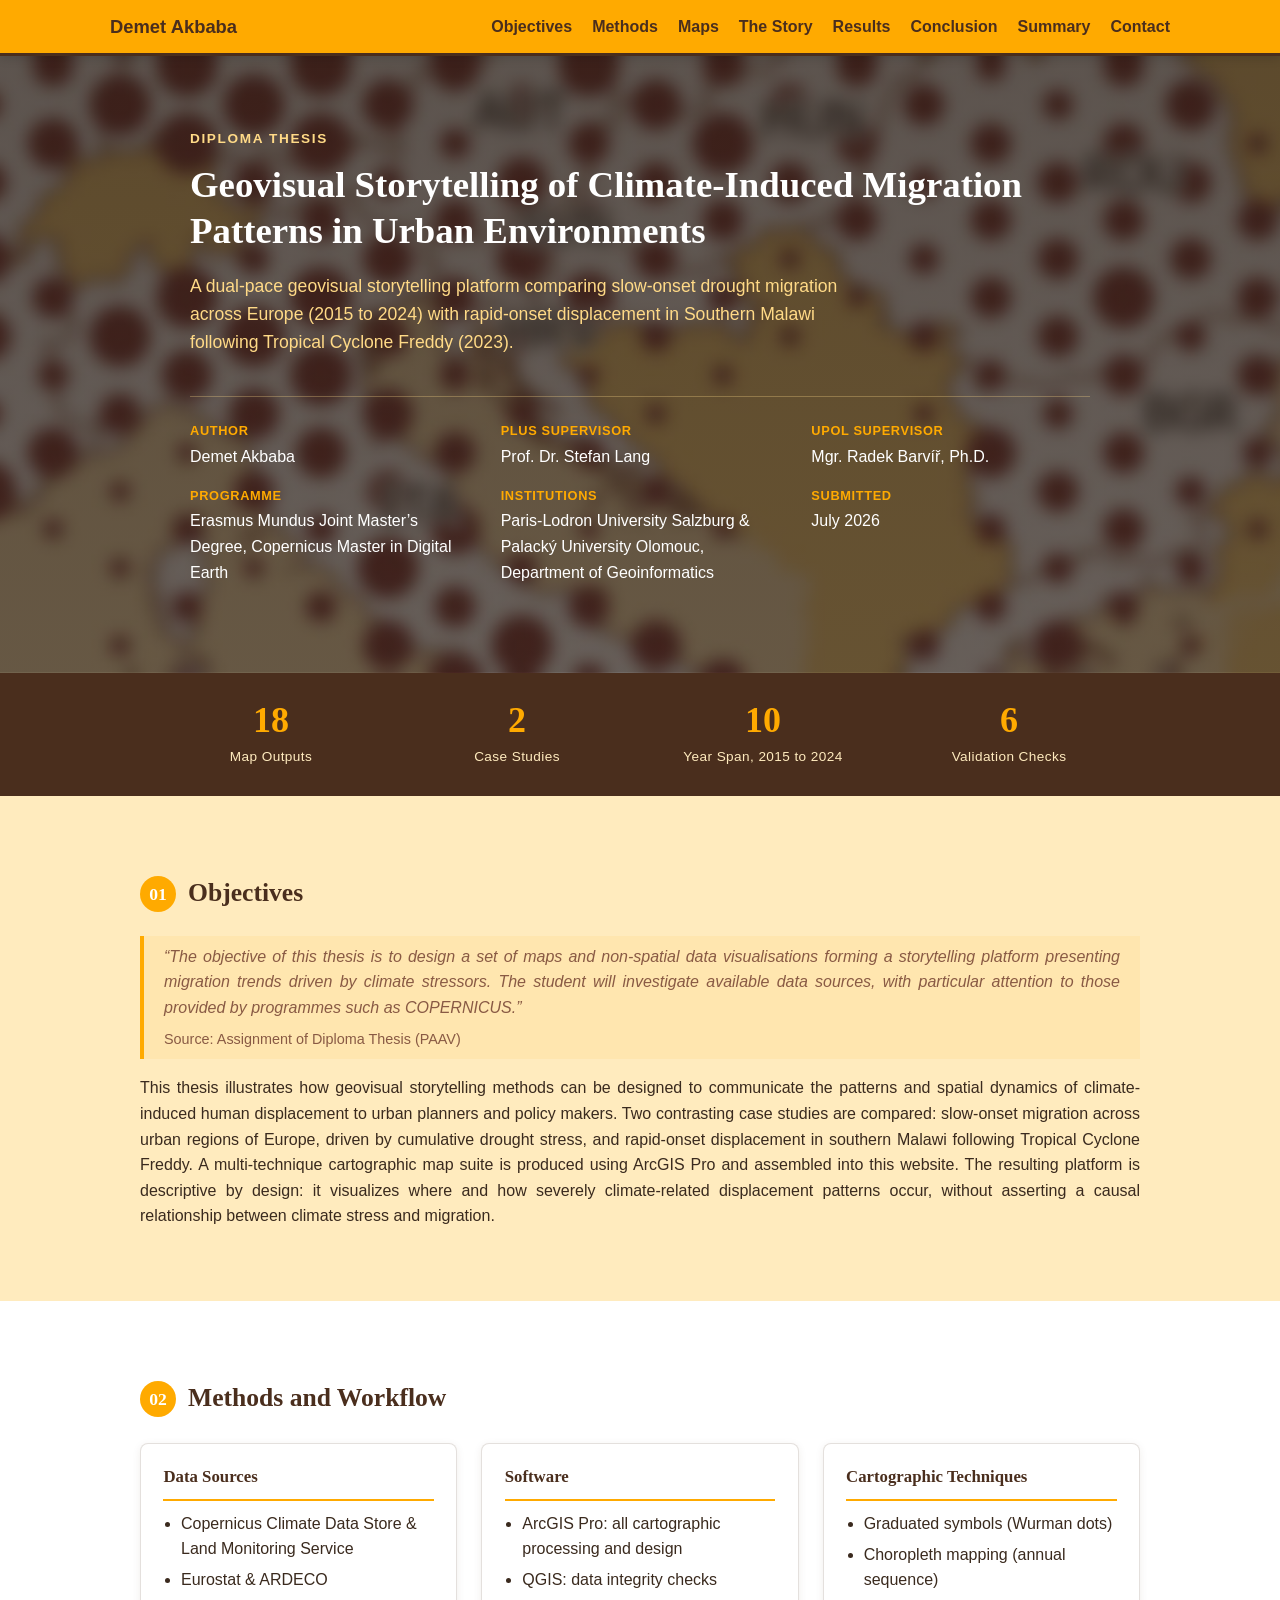
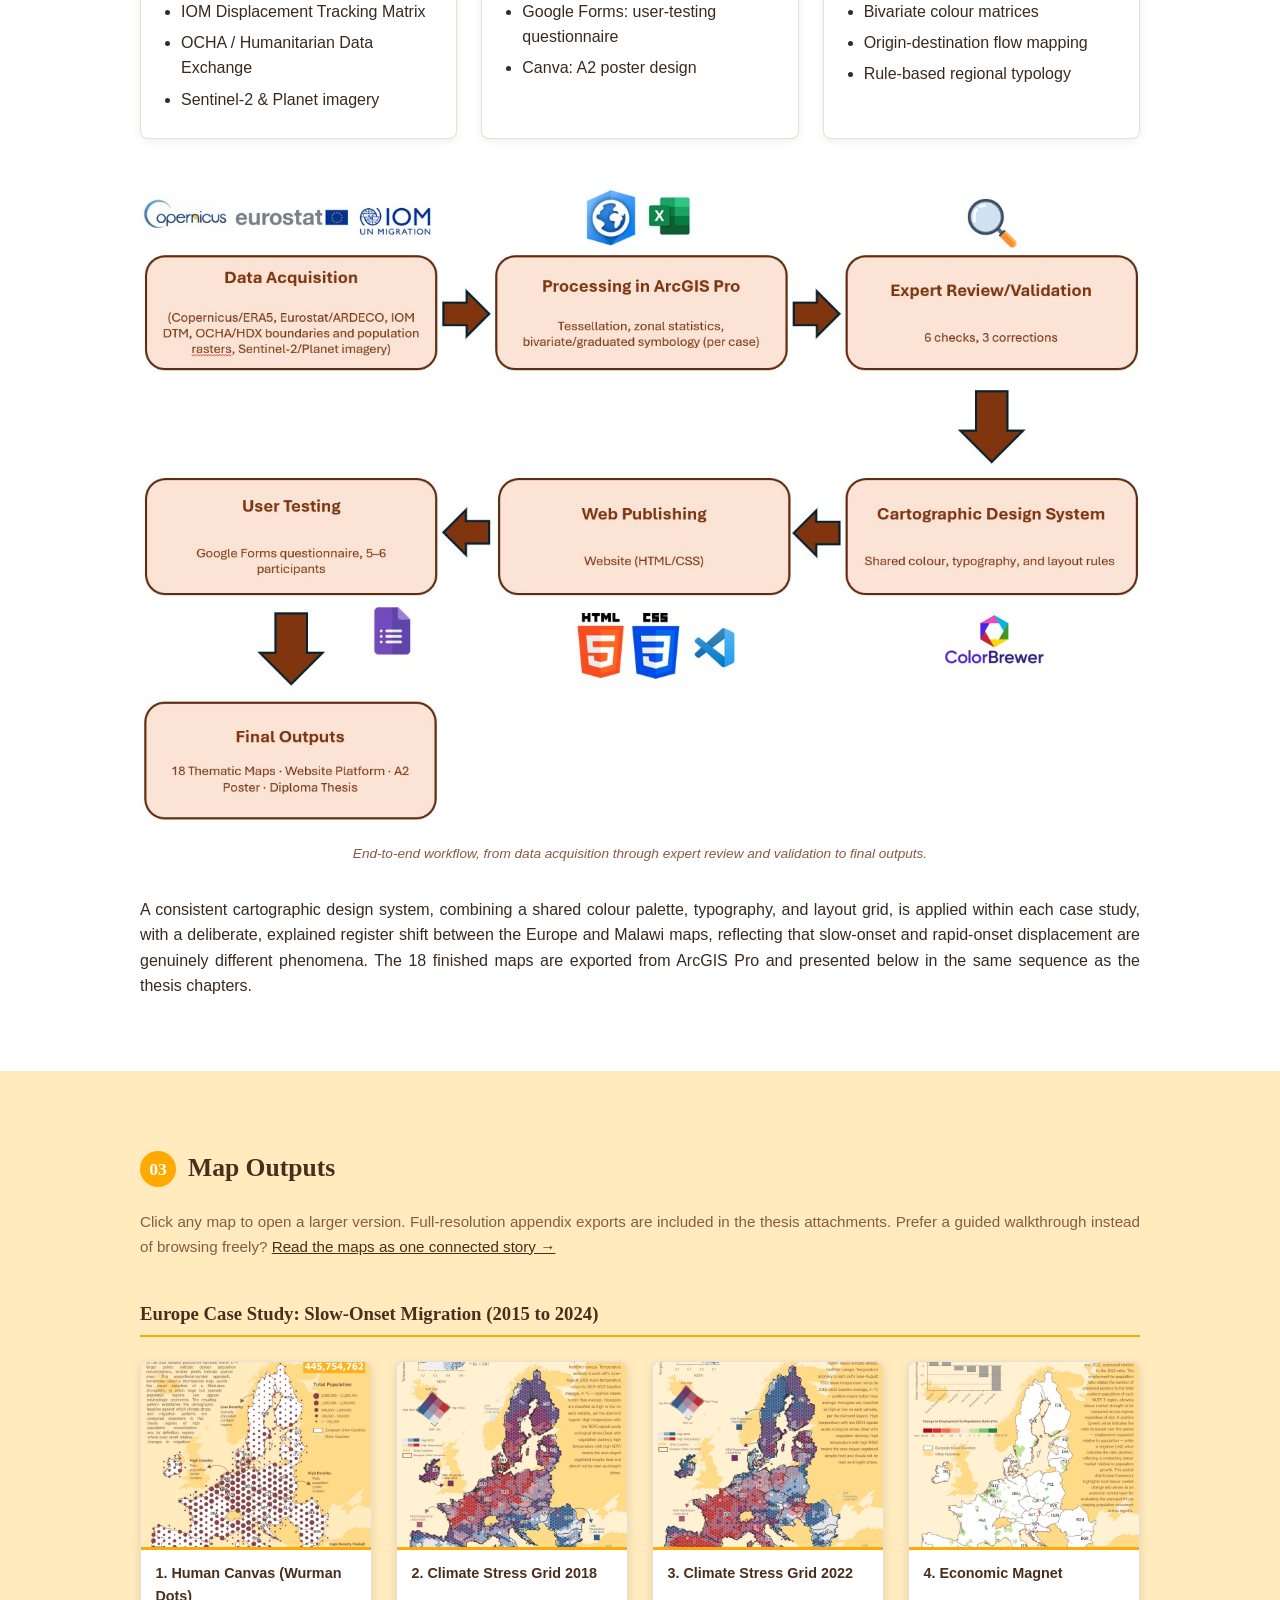
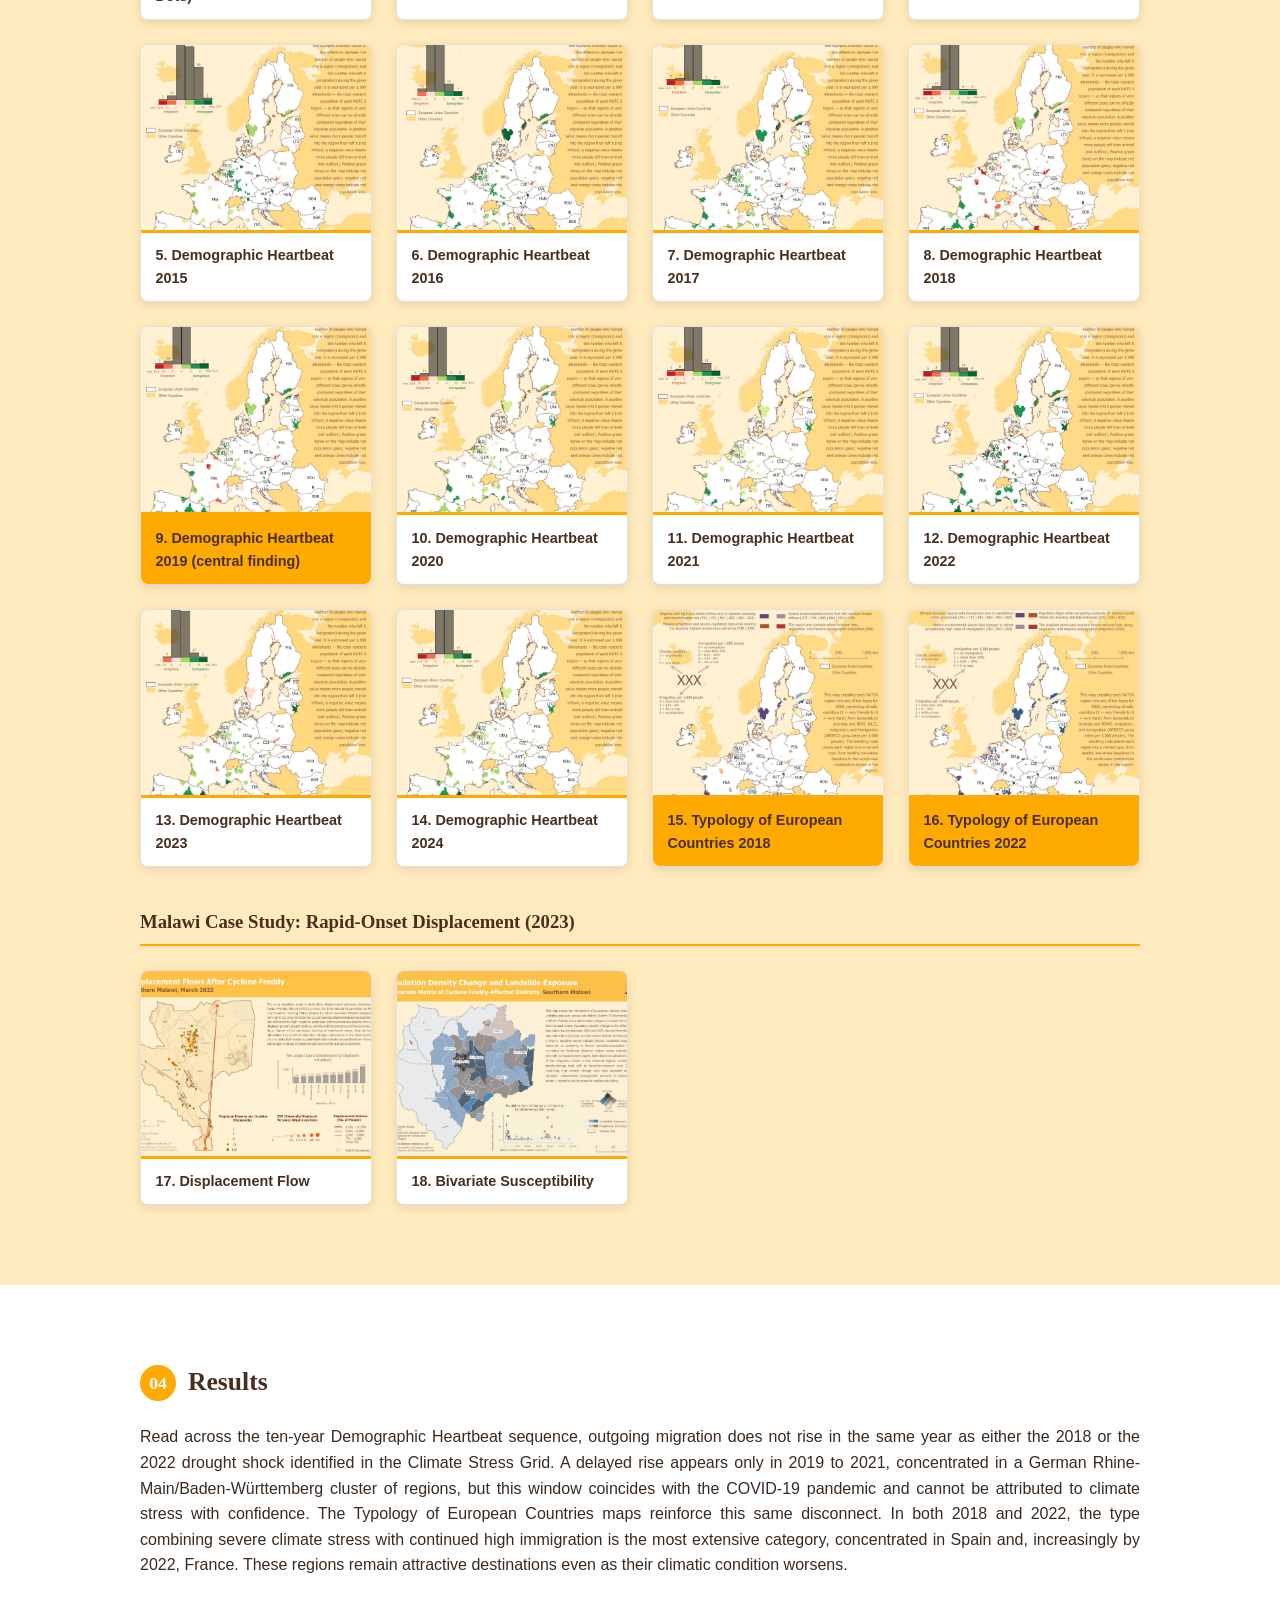
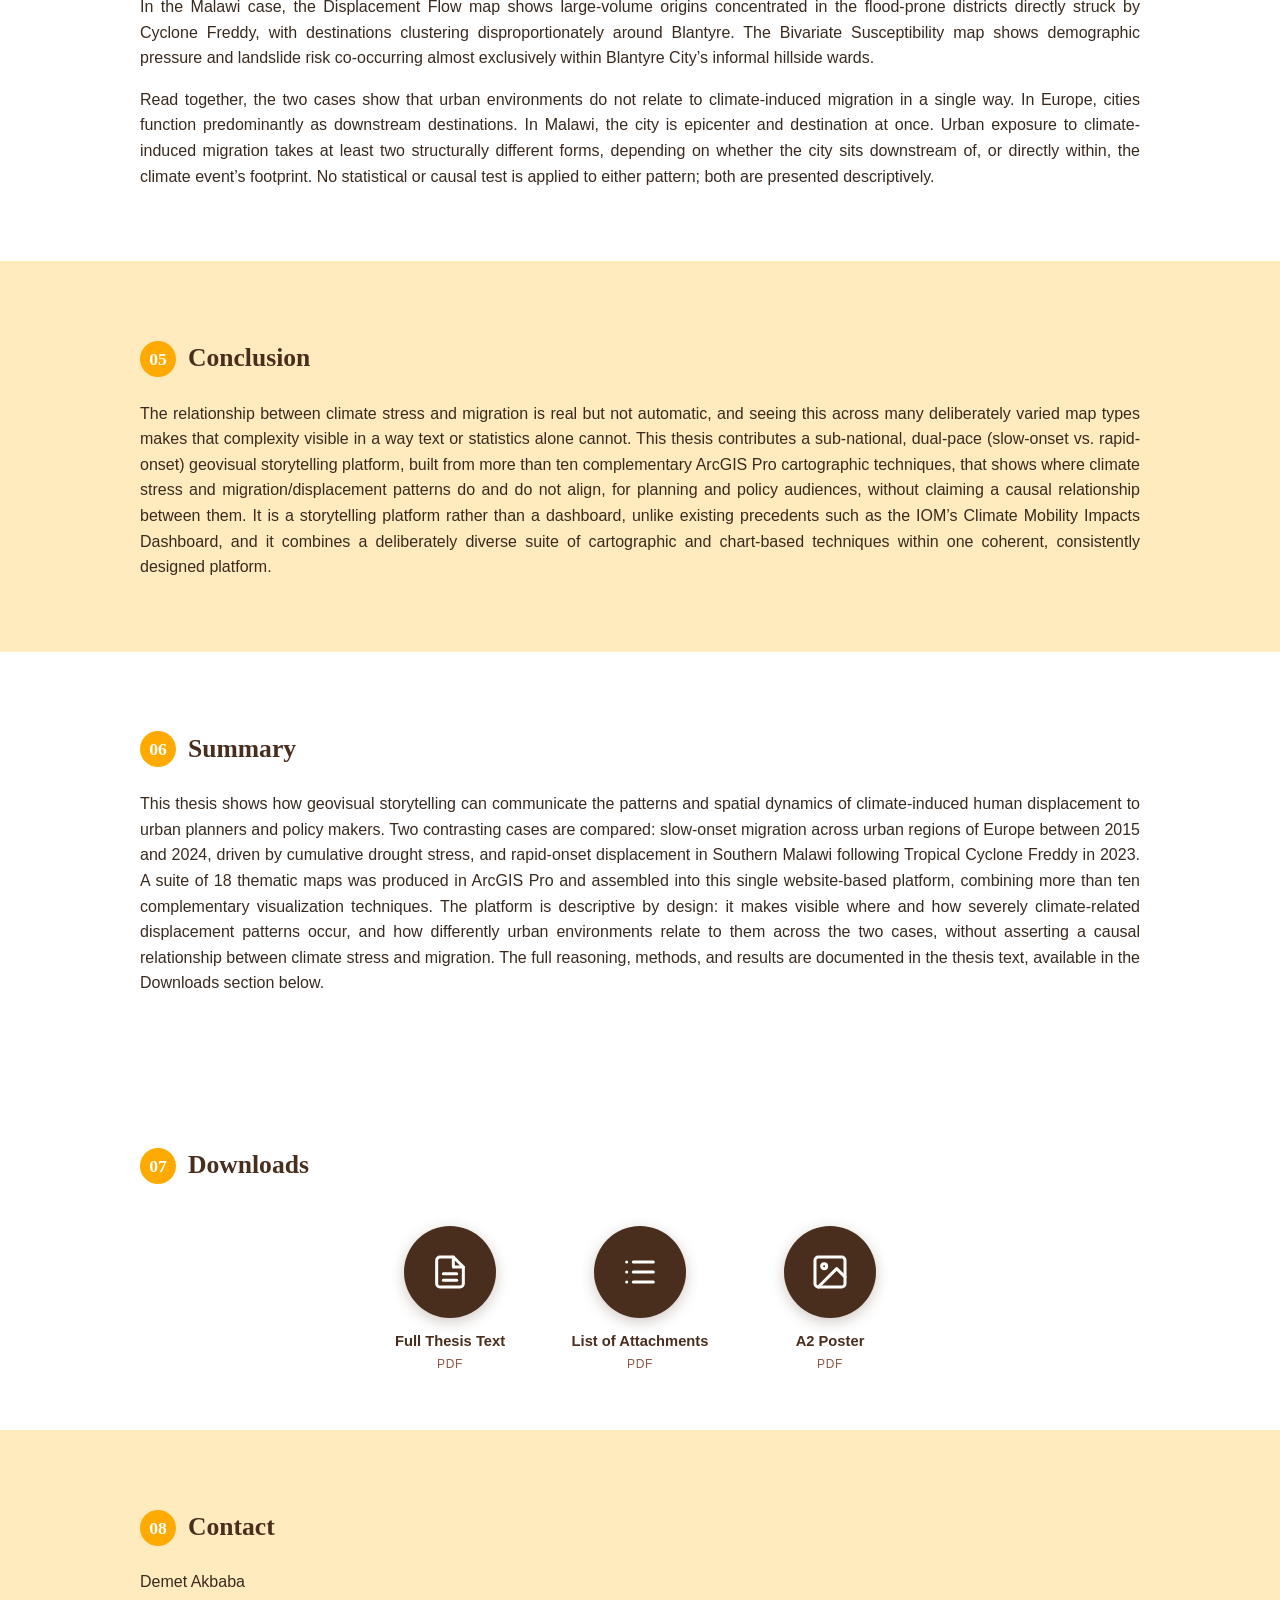
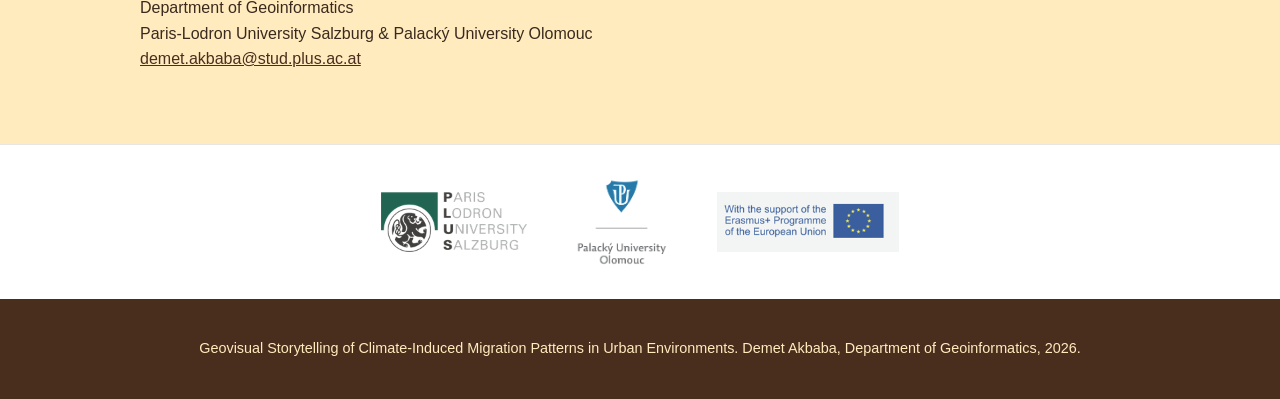
==== commit 19d6a13a: "Add Conclusion and Summary sections for department website-rule compliance" ====
--- a/index.html
+++ b/index.html
@@ -20,7 +20,8 @@
         <li><a href="#maps">Maps</a></li>
         <li><a href="story.html">The Story</a></li>
         <li><a href="#results">Results</a></li>
-        <li><a href="#contribution">Contribution</a></li>
+        <li><a href="#conclusion">Conclusion</a></li>
+        <li><a href="#summary">Summary</a></li>
         <li><a href="#contact">Contact</a></li>
       </ul>
     </nav>
@@ -366,10 +367,17 @@
   </div>
 </section>
 
-<section id="contribution" class="section section-alt">
-  <div class="section-inner">
-    <h2>Contribution</h2>
-    <p>This thesis contributes a sub-national, dual-pace (slow-onset vs. rapid-onset) geovisual storytelling platform, built from more than ten complementary ArcGIS Pro cartographic techniques, that shows where climate stress and migration/displacement patterns do and do not align, for planning and policy audiences, without claiming a causal relationship between them. It is a storytelling platform rather than a dashboard, unlike existing precedents such as the IOM&rsquo;s Climate Mobility Impacts Dashboard, and it combines a deliberately diverse suite of cartographic and chart-based techniques within one coherent, consistently designed platform.</p>
+<section id="conclusion" class="section section-alt">
+  <div class="section-inner">
+    <h2>Conclusion</h2>
+    <p>The relationship between climate stress and migration is real but not automatic, and seeing this across many deliberately varied map types makes that complexity visible in a way text or statistics alone cannot. This thesis contributes a sub-national, dual-pace (slow-onset vs. rapid-onset) geovisual storytelling platform, built from more than ten complementary ArcGIS Pro cartographic techniques, that shows where climate stress and migration/displacement patterns do and do not align, for planning and policy audiences, without claiming a causal relationship between them. It is a storytelling platform rather than a dashboard, unlike existing precedents such as the IOM&rsquo;s Climate Mobility Impacts Dashboard, and it combines a deliberately diverse suite of cartographic and chart-based techniques within one coherent, consistently designed platform.</p>
+  </div>
+</section>
+
+<section id="summary" class="section">
+  <div class="section-inner">
+    <h2>Summary</h2>
+    <p>This thesis shows how geovisual storytelling can communicate the patterns and spatial dynamics of climate-induced human displacement to urban planners and policy makers. Two contrasting cases are compared: slow-onset migration across urban regions of Europe between 2015 and 2024, driven by cumulative drought stress, and rapid-onset displacement in Southern Malawi following Tropical Cyclone Freddy in 2023. A suite of 18 thematic maps was produced in ArcGIS Pro and assembled into this single website-based platform, combining more than ten complementary visualization techniques. The platform is descriptive by design: it makes visible where and how severely climate-related displacement patterns occur, and how differently urban environments relate to them across the two cases, without asserting a causal relationship between climate stress and migration. The full reasoning, methods, and results are documented in the thesis text, available in the Downloads section below.</p>
   </div>
 </section>
 
--- a/css/style.css
+++ b/css/style.css
@@ -1033,11 +1033,12 @@
   border: 0;
 }
 
-/* Swipe-to-compare maps (pure CSS, no JavaScript): a horizontal scroll-snap
+/* Swipe-through track (pure CSS, no JavaScript): a horizontal scroll-snap
    track. The reader swipes (finger on touch, drag / trackpad / arrow keys on
    desktop) across the maps, which snap into the same position so successive
-   years can be compared directly. Used for the Climate Stress Grid (2018/2022),
-   Typology (2018/2022), and the ten-year Demographic Heartbeat sequence. */
+   years can be seen in place. Used for the ten-year Demographic Heartbeat
+   sequence. The two year-pair comparisons (Climate Stress Grid, Typology) use
+   the overlay comparison below instead. */
 
 .swipe-compare {
   max-width: 620px;
@@ -1095,6 +1096,85 @@
 .story-beat-centerpiece .swipe-hint {
   color: var(--gold);
 }
+
+/* Overlay swipe-to-compare (pure CSS, no JavaScript): two maps are stacked in
+   the same box. The top map sits in a resizable overlay; dragging the handle at
+   the divider slides the top map across, revealing the bottom map underneath,
+   so a reader can line up 2018 against 2022 directly. Used only for the two
+   year-pair comparisons (Climate Stress Grid, Typology); the ten-year
+   Demographic Heartbeat stays a swipe-through track above, since ten frames
+   cannot be overlaid in pairs. */
+
+.compare {
+  --cmp-w: min(620px, 92vw);
+  position: relative;
+  width: var(--cmp-w);
+  margin: 1.5rem auto 0 auto;
+  border-radius: 8px;
+  overflow: hidden;
+  box-shadow: 0 8px 30px rgba(0,0,0,0.35);
+  background-color: var(--white);
+}
+
+.compare > img {              /* bottom (revealed) map */
+  display: block;
+  width: var(--cmp-w);
+  height: auto;
+}
+
+.cmp-top {                    /* top (overlay) map, draggable width */
+  position: absolute;
+  top: 0;
+  left: 0;
+  width: 50%;
+  min-width: 28px;
+  max-width: 100%;
+  height: 100%;
+  overflow: hidden;
+  resize: horizontal;
+  border-right: 3px solid var(--orange-accent);
+}
+
+.cmp-top img {
+  display: block;
+  width: var(--cmp-w);        /* full box width so both maps stay aligned */
+  height: auto;
+  max-width: none;
+}
+
+/* a visible grip over the native drag handle (bottom-right corner of the
+   overlay); pointer-events:none so the underlying resize handle still works */
+.cmp-top::after {
+  content: "\2194";
+  position: absolute;
+  right: 0;
+  bottom: 0;
+  width: 28px;
+  height: 28px;
+  line-height: 28px;
+  text-align: center;
+  font-size: 16px;
+  color: var(--white);
+  background-color: var(--orange-accent);
+  border-top-left-radius: 6px;
+  pointer-events: none;
+}
+
+.cmp-tag {                    /* year labels in the top corners */
+  position: absolute;
+  top: 8px;
+  padding: 2px 8px;
+  font-size: 0.75rem;
+  font-weight: 700;
+  color: var(--white);
+  background-color: rgba(0, 0, 0, 0.55);
+  border-radius: 4px;
+  pointer-events: none;
+  z-index: 3;
+}
+
+.cmp-tag-l { left: 8px; }
+.cmp-tag-r { right: 8px; }
 
 /* Responsive */
 
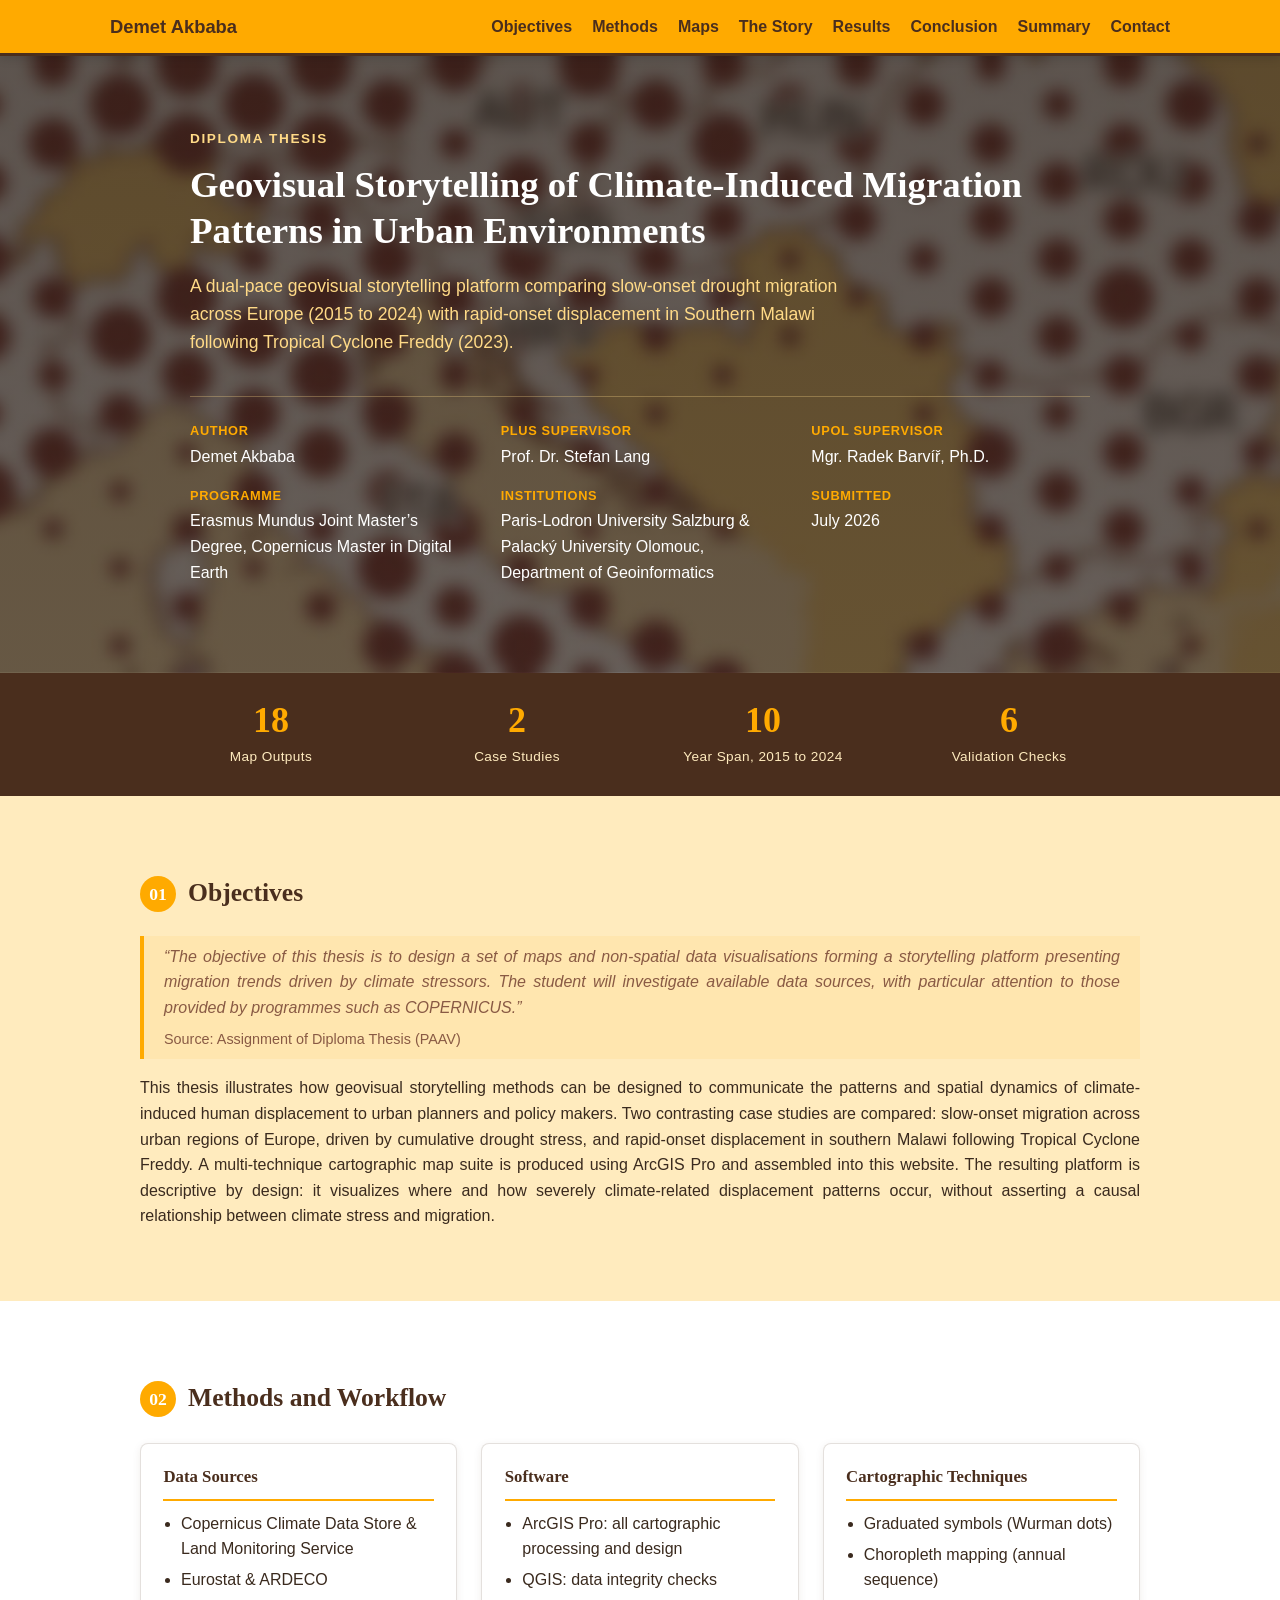
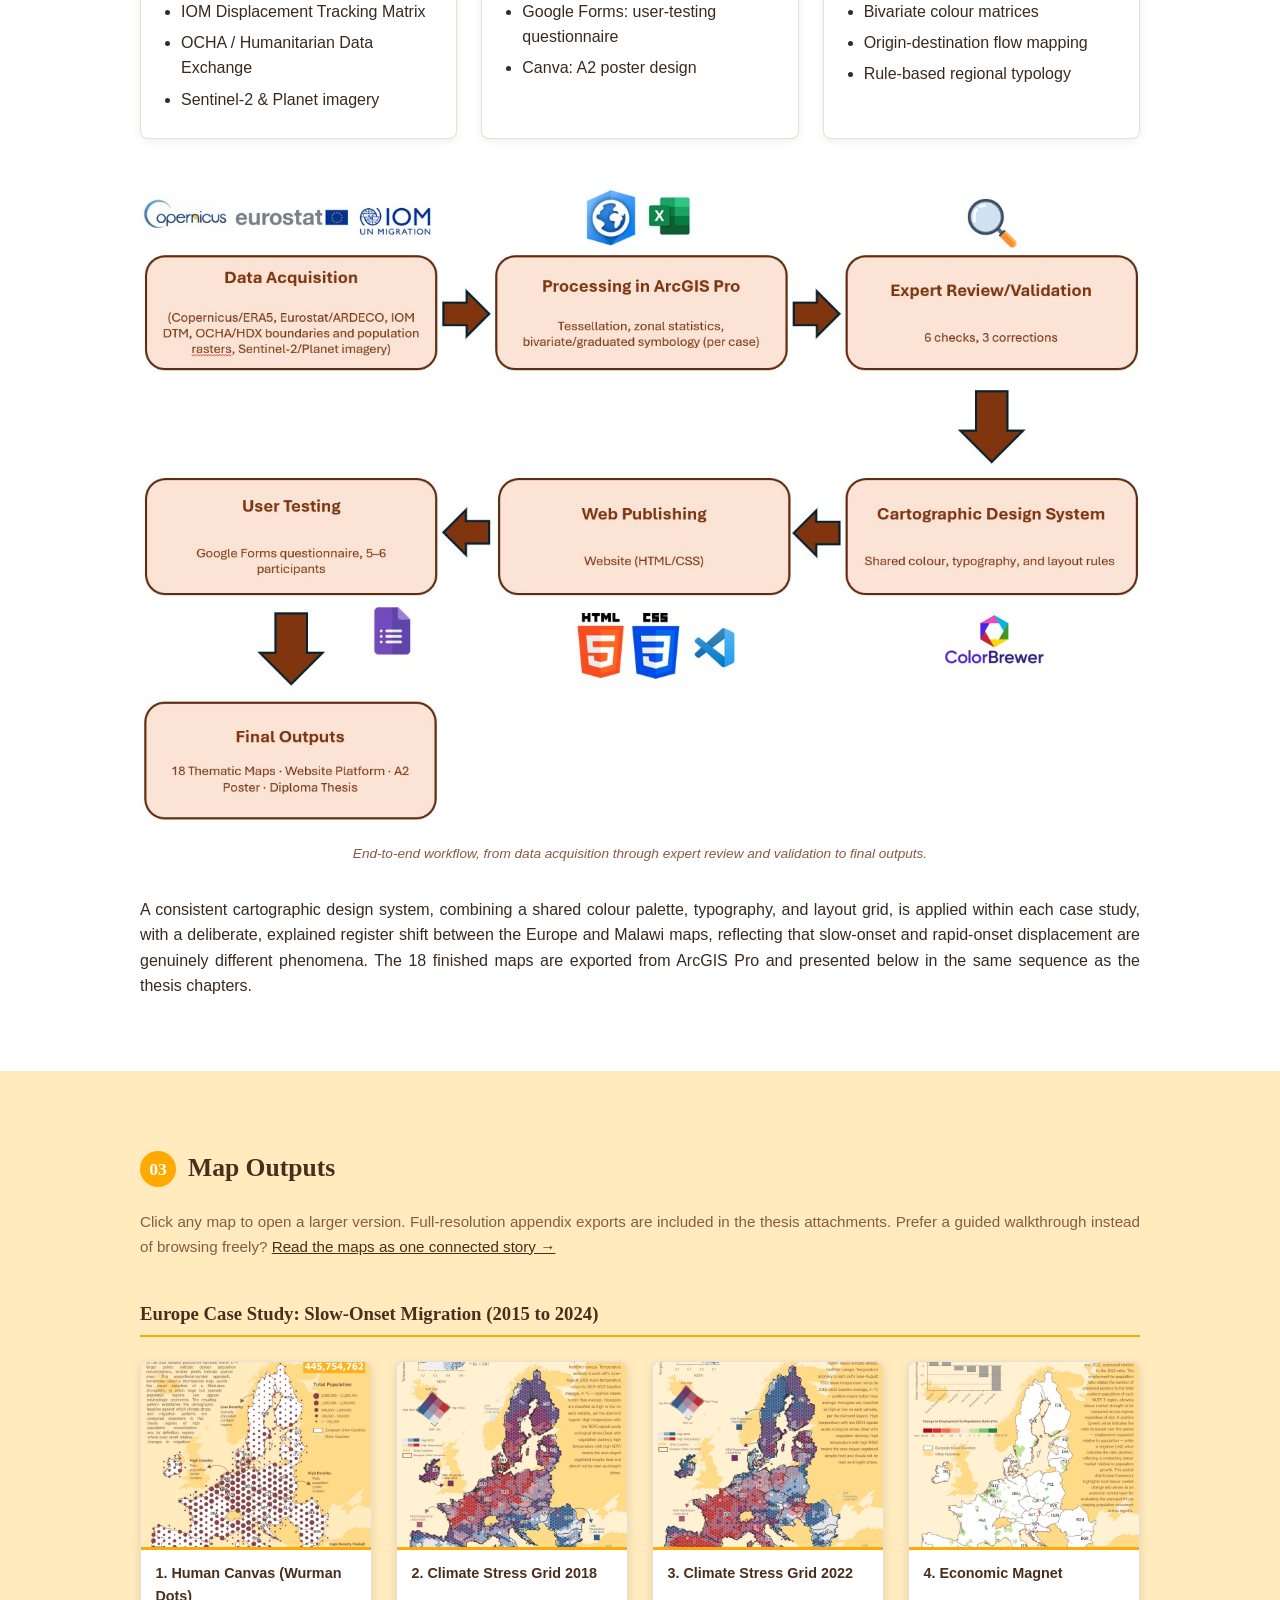
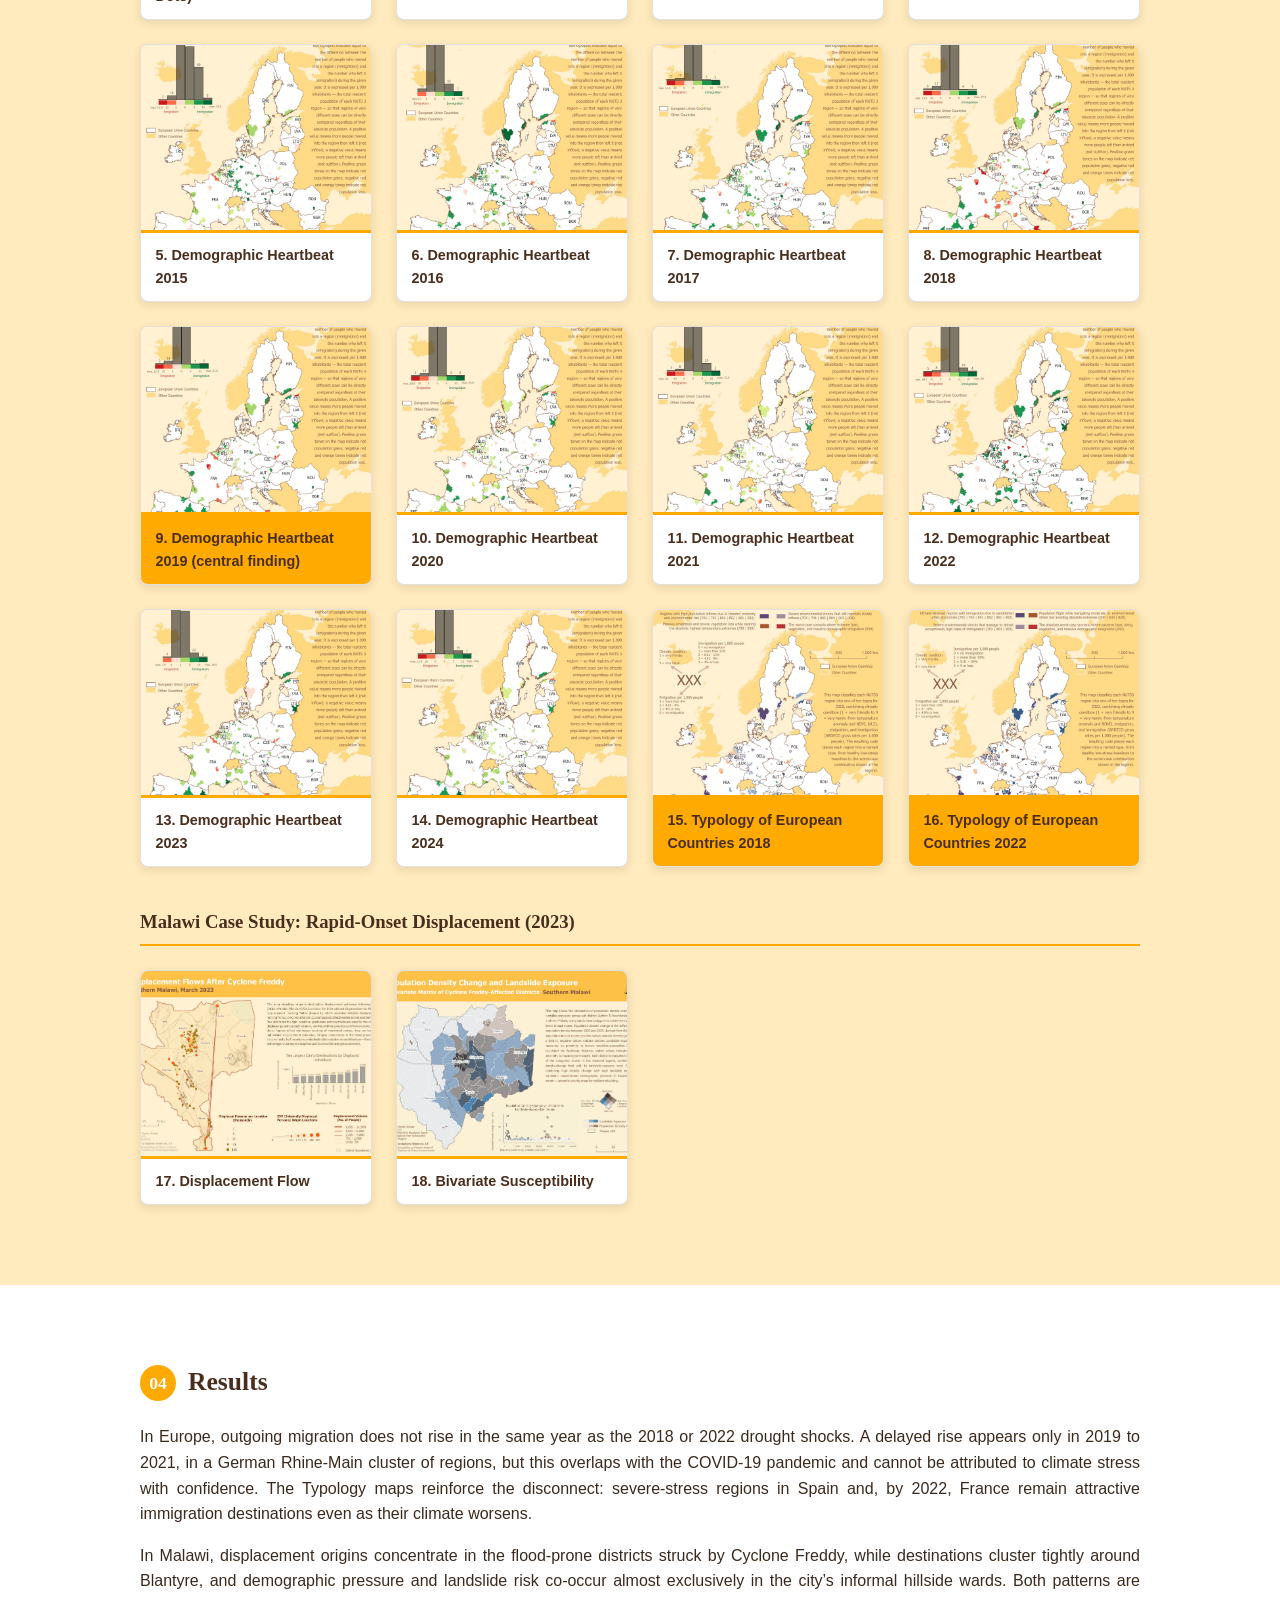
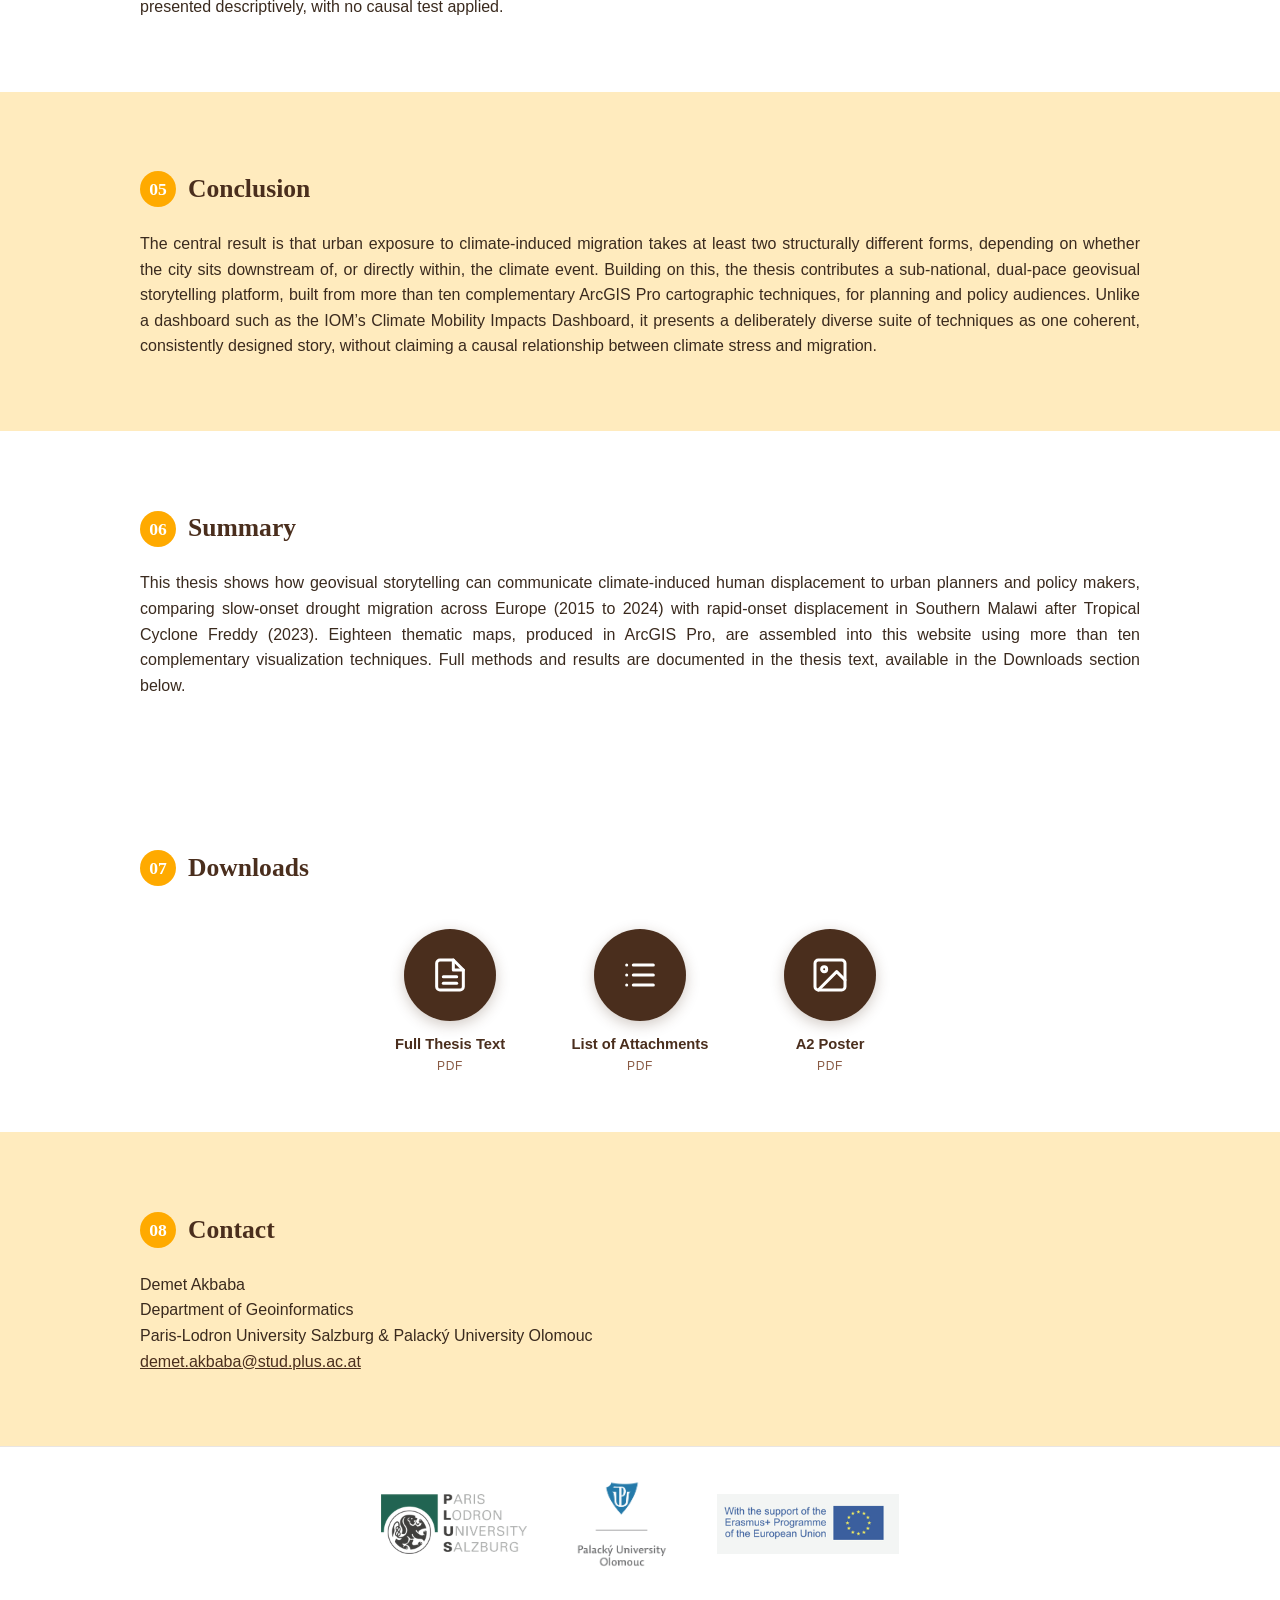
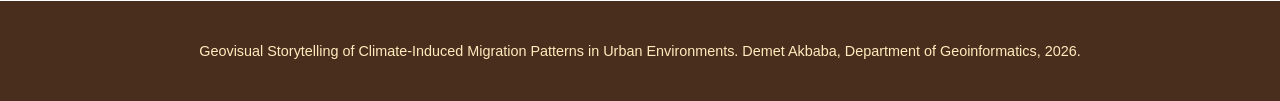
==== commit 7990ac03: "Trim Results, Conclusion, Summary to remove overlap and reduce text" ====
--- a/index.html
+++ b/index.html
@@ -361,23 +361,22 @@
 <section id="results" class="section">
   <div class="section-inner">
     <h2>Results</h2>
-    <p>Read across the ten-year Demographic Heartbeat sequence, outgoing migration does not rise in the same year as either the 2018 or the 2022 drought shock identified in the Climate Stress Grid. A delayed rise appears only in 2019 to 2021, concentrated in a German Rhine-Main/Baden-W&uuml;rttemberg cluster of regions, but this window coincides with the COVID-19 pandemic and cannot be attributed to climate stress with confidence. The Typology of European Countries maps reinforce this same disconnect. In both 2018 and 2022, the type combining severe climate stress with continued high immigration is the most extensive category, concentrated in Spain and, increasingly by 2022, France. These regions remain attractive destinations even as their climatic condition worsens.</p>
-    <p>In the Malawi case, the Displacement Flow map shows large-volume origins concentrated in the flood-prone districts directly struck by Cyclone Freddy, with destinations clustering disproportionately around Blantyre. The Bivariate Susceptibility map shows demographic pressure and landslide risk co-occurring almost exclusively within Blantyre City&rsquo;s informal hillside wards.</p>
-    <p>Read together, the two cases show that urban environments do not relate to climate-induced migration in a single way. In Europe, cities function predominantly as downstream destinations. In Malawi, the city is epicenter and destination at once. Urban exposure to climate-induced migration takes at least two structurally different forms, depending on whether the city sits downstream of, or directly within, the climate event&rsquo;s footprint. No statistical or causal test is applied to either pattern; both are presented descriptively.</p>
+    <p>In Europe, outgoing migration does not rise in the same year as the 2018 or 2022 drought shocks. A delayed rise appears only in 2019 to 2021, in a German Rhine-Main cluster of regions, but this overlaps with the COVID-19 pandemic and cannot be attributed to climate stress with confidence. The Typology maps reinforce the disconnect: severe-stress regions in Spain and, by 2022, France remain attractive immigration destinations even as their climate worsens.</p>
+    <p>In Malawi, displacement origins concentrate in the flood-prone districts struck by Cyclone Freddy, while destinations cluster tightly around Blantyre, and demographic pressure and landslide risk co-occur almost exclusively in the city&rsquo;s informal hillside wards. Both patterns are presented descriptively, with no causal test applied.</p>
   </div>
 </section>
 
 <section id="conclusion" class="section section-alt">
   <div class="section-inner">
     <h2>Conclusion</h2>
-    <p>The relationship between climate stress and migration is real but not automatic, and seeing this across many deliberately varied map types makes that complexity visible in a way text or statistics alone cannot. This thesis contributes a sub-national, dual-pace (slow-onset vs. rapid-onset) geovisual storytelling platform, built from more than ten complementary ArcGIS Pro cartographic techniques, that shows where climate stress and migration/displacement patterns do and do not align, for planning and policy audiences, without claiming a causal relationship between them. It is a storytelling platform rather than a dashboard, unlike existing precedents such as the IOM&rsquo;s Climate Mobility Impacts Dashboard, and it combines a deliberately diverse suite of cartographic and chart-based techniques within one coherent, consistently designed platform.</p>
+    <p>The central result is that urban exposure to climate-induced migration takes at least two structurally different forms, depending on whether the city sits downstream of, or directly within, the climate event. Building on this, the thesis contributes a sub-national, dual-pace geovisual storytelling platform, built from more than ten complementary ArcGIS Pro cartographic techniques, for planning and policy audiences. Unlike a dashboard such as the IOM&rsquo;s Climate Mobility Impacts Dashboard, it presents a deliberately diverse suite of techniques as one coherent, consistently designed story, without claiming a causal relationship between climate stress and migration.</p>
   </div>
 </section>
 
 <section id="summary" class="section">
   <div class="section-inner">
     <h2>Summary</h2>
-    <p>This thesis shows how geovisual storytelling can communicate the patterns and spatial dynamics of climate-induced human displacement to urban planners and policy makers. Two contrasting cases are compared: slow-onset migration across urban regions of Europe between 2015 and 2024, driven by cumulative drought stress, and rapid-onset displacement in Southern Malawi following Tropical Cyclone Freddy in 2023. A suite of 18 thematic maps was produced in ArcGIS Pro and assembled into this single website-based platform, combining more than ten complementary visualization techniques. The platform is descriptive by design: it makes visible where and how severely climate-related displacement patterns occur, and how differently urban environments relate to them across the two cases, without asserting a causal relationship between climate stress and migration. The full reasoning, methods, and results are documented in the thesis text, available in the Downloads section below.</p>
+    <p>This thesis shows how geovisual storytelling can communicate climate-induced human displacement to urban planners and policy makers, comparing slow-onset drought migration across Europe (2015 to 2024) with rapid-onset displacement in Southern Malawi after Tropical Cyclone Freddy (2023). Eighteen thematic maps, produced in ArcGIS Pro, are assembled into this website using more than ten complementary visualization techniques. Full methods and results are documented in the thesis text, available in the Downloads section below.</p>
   </div>
 </section>
 
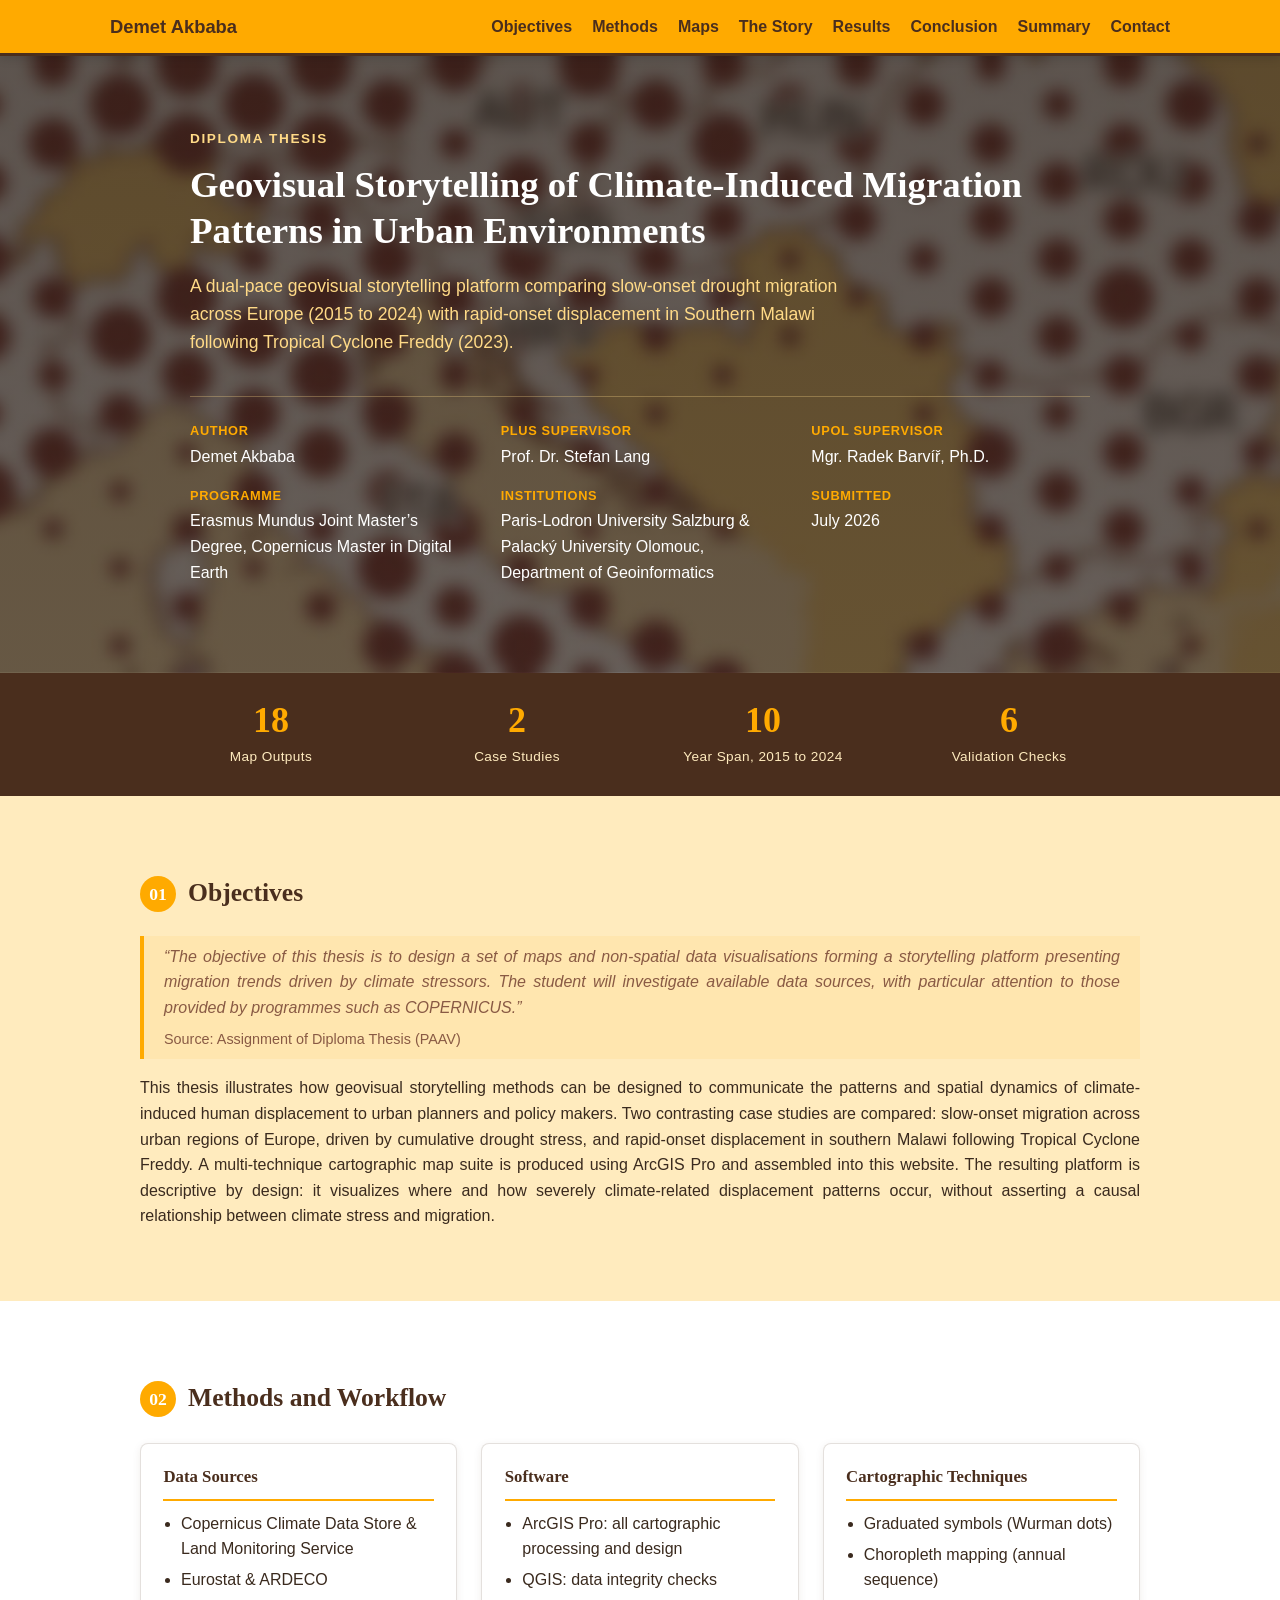
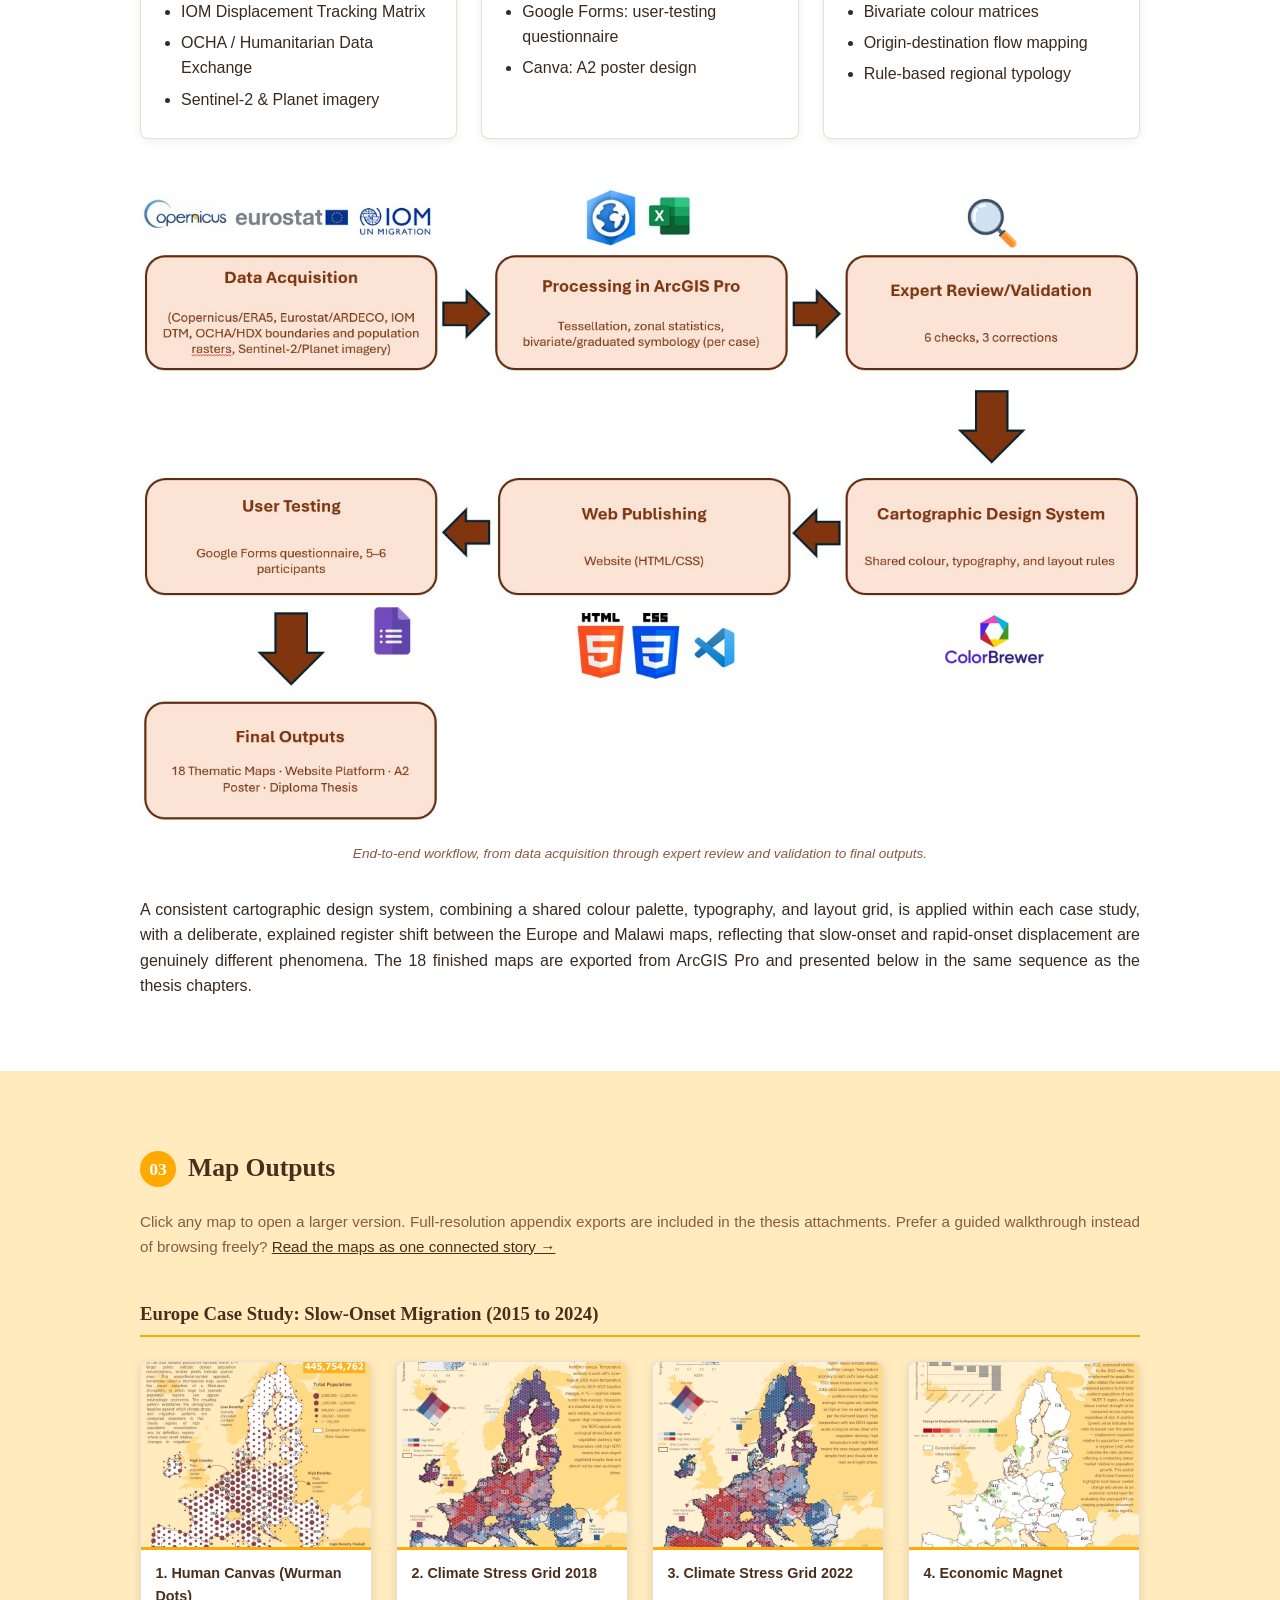
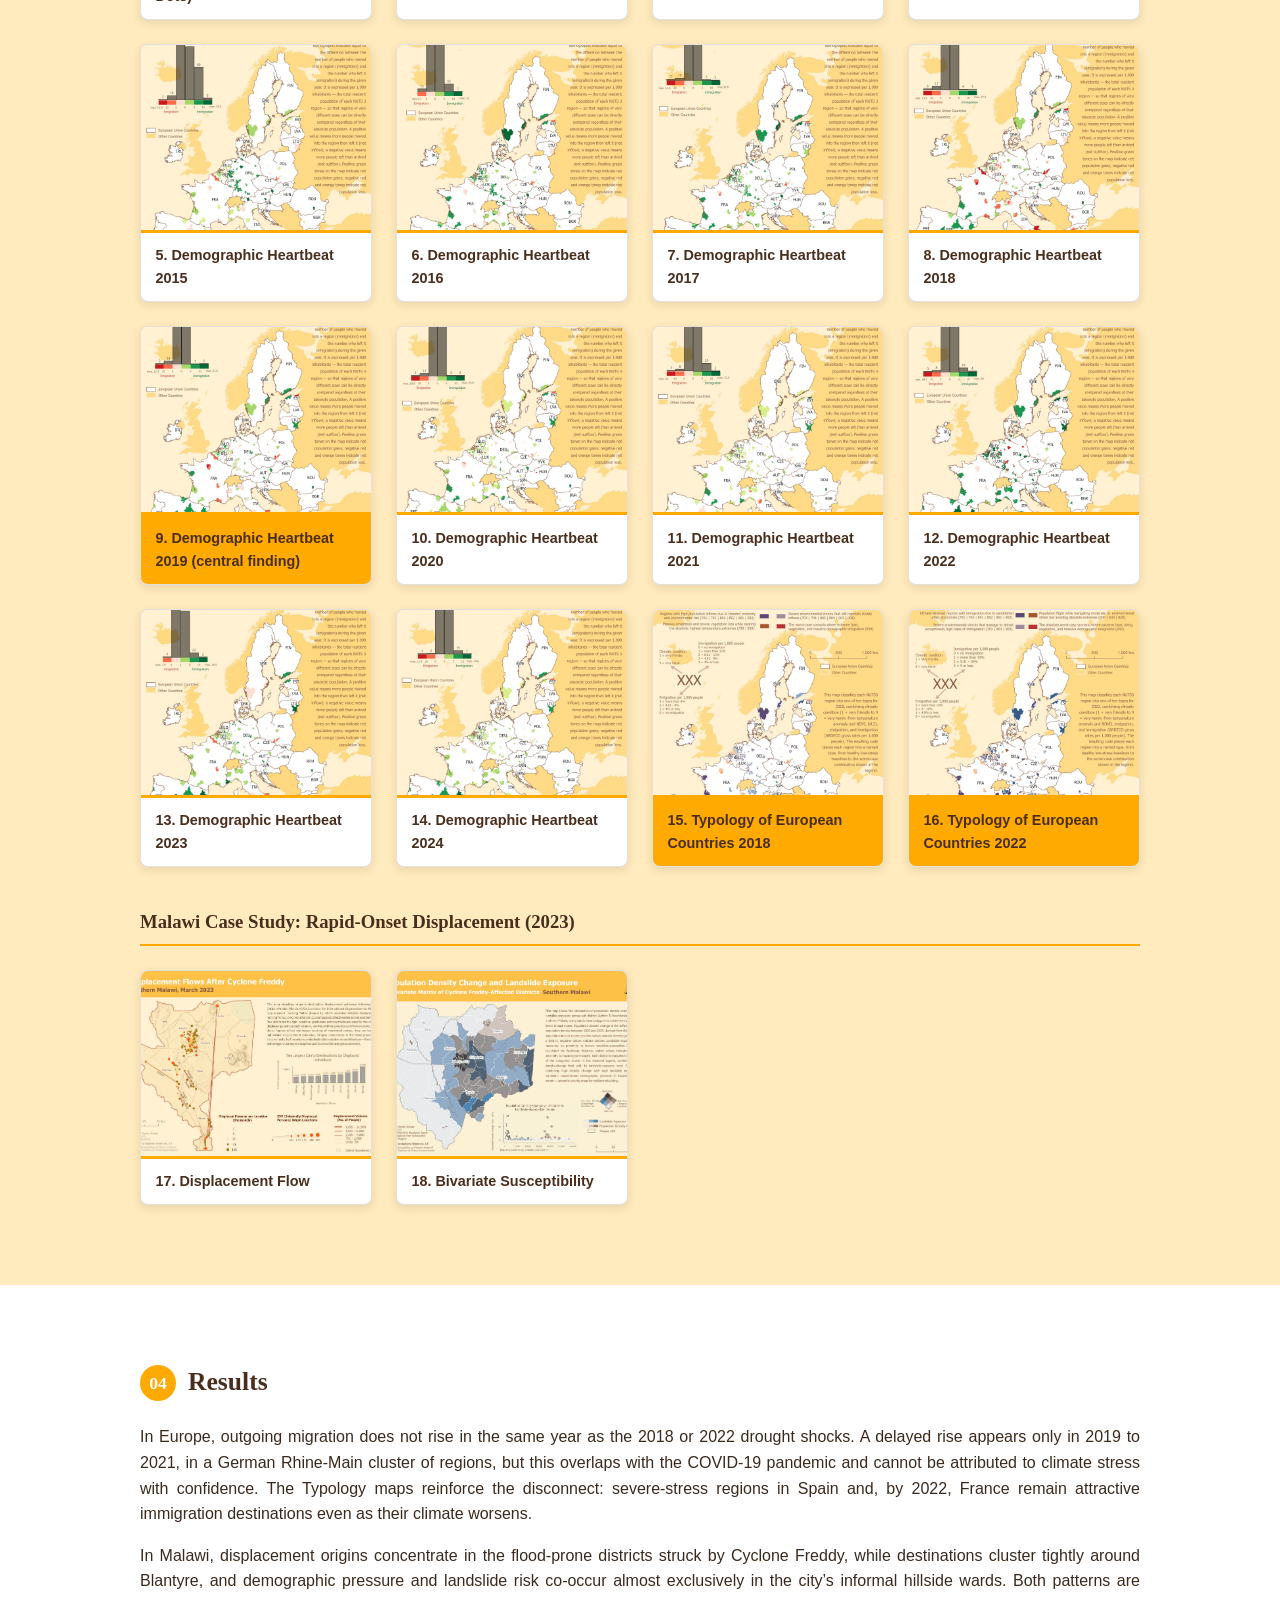
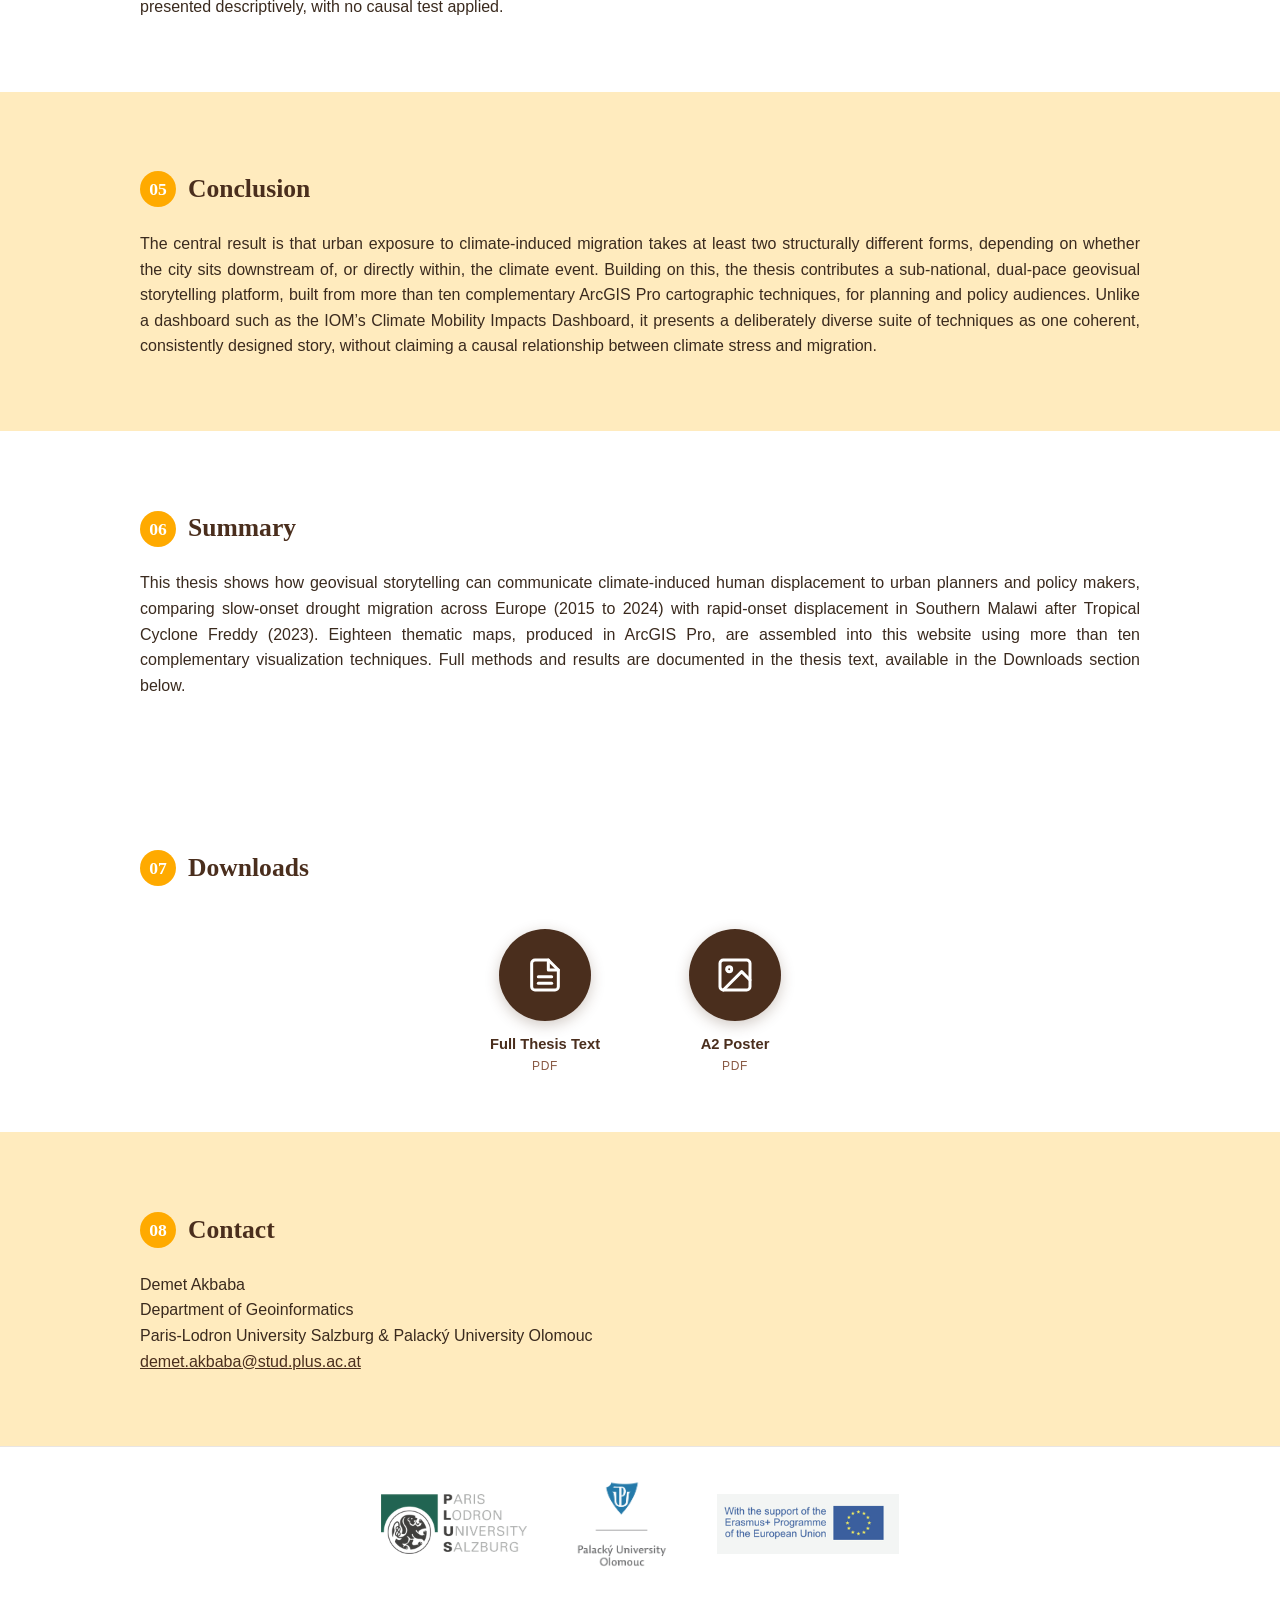
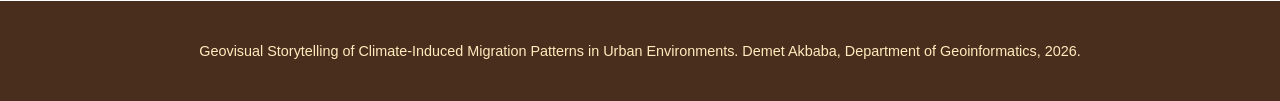
==== commit e5bb8508: "Add web-optimized thesis and poster PDFs; remove List of Attachments download card" ====
--- a/index.html
+++ b/index.html
@@ -101,7 +101,7 @@
       </div>
     </div>
     <figure class="methodology-figure">
-      <img src="images/methodology_flowchart.jpg" alt="Methodology workflow flowchart: data acquisition, processing in ArcGIS Pro, expert review and validation, cartographic design system, web publishing, user testing, converging into a single final outputs box" loading="lazy">
+      <img src="images/site/methodology_flowchart.jpg" alt="Methodology workflow flowchart: data acquisition, processing in ArcGIS Pro, expert review and validation, cartographic design system, web publishing, user testing, converging into a single final outputs box" loading="lazy">
       <figcaption>End-to-end workflow, from data acquisition through expert review and validation to final outputs.</figcaption>
     </figure>
     <p>A consistent cartographic design system, combining a shared colour palette, typography, and layout grid, is applied within each case study, with a deliberate, explained register shift between the Europe and Malawi maps, reflecting that slow-onset and rapid-onset displacement are genuinely different phenomena. The 18 finished maps are exported from ArcGIS Pro and presented below in the same sequence as the thesis chapters.</p>
@@ -115,28 +115,28 @@
 
     <h3 class="group-title">Europe Case Study: Slow-Onset Migration (2015 to 2024)</h3>
     <div class="map-grid">
-      <figure><a href="#map01"><img src="images/01_human_canvas.jpg" alt="Human Canvas map, Wurman dot population density across Europe" loading="lazy"></a><figcaption>1. Human Canvas (Wurman Dots)</figcaption></figure>
-      <figure><a href="#map02"><img src="images/02_climate_stress_2018.jpg" alt="Climate Stress Grid map for 2018" loading="lazy"></a><figcaption>2. Climate Stress Grid 2018</figcaption></figure>
-      <figure><a href="#map03"><img src="images/03_climate_stress_2022.jpg" alt="Climate Stress Grid map for 2022" loading="lazy"></a><figcaption>3. Climate Stress Grid 2022</figcaption></figure>
-      <figure><a href="#map04"><img src="images/04_economic_magnet.jpg" alt="Economic Magnet map, 2018 to 2022 employment ratio change" loading="lazy"></a><figcaption>4. Economic Magnet</figcaption></figure>
-      <figure><a href="#map05"><img src="images/05_demographic_heartbeat_2015.jpg" alt="Demographic Heartbeat map for 2015" loading="lazy"></a><figcaption>5. Demographic Heartbeat 2015</figcaption></figure>
-      <figure><a href="#map06"><img src="images/06_demographic_heartbeat_2016.jpg" alt="Demographic Heartbeat map for 2016" loading="lazy"></a><figcaption>6. Demographic Heartbeat 2016</figcaption></figure>
-      <figure><a href="#map07"><img src="images/07_demographic_heartbeat_2017.jpg" alt="Demographic Heartbeat map for 2017" loading="lazy"></a><figcaption>7. Demographic Heartbeat 2017</figcaption></figure>
-      <figure><a href="#map08"><img src="images/08_demographic_heartbeat_2018.jpg" alt="Demographic Heartbeat map for 2018" loading="lazy"></a><figcaption>8. Demographic Heartbeat 2018</figcaption></figure>
-      <figure class="featured"><a href="#map09"><img src="images/09_demographic_heartbeat_2019.jpg" alt="Demographic Heartbeat map for 2019" loading="lazy"></a><figcaption>9. Demographic Heartbeat 2019 (central finding)</figcaption></figure>
-      <figure><a href="#map10"><img src="images/10_demographic_heartbeat_2020.jpg" alt="Demographic Heartbeat map for 2020" loading="lazy"></a><figcaption>10. Demographic Heartbeat 2020</figcaption></figure>
-      <figure><a href="#map11"><img src="images/11_demographic_heartbeat_2021.jpg" alt="Demographic Heartbeat map for 2021" loading="lazy"></a><figcaption>11. Demographic Heartbeat 2021</figcaption></figure>
-      <figure><a href="#map12"><img src="images/12_demographic_heartbeat_2022.jpg" alt="Demographic Heartbeat map for 2022" loading="lazy"></a><figcaption>12. Demographic Heartbeat 2022</figcaption></figure>
-      <figure><a href="#map13"><img src="images/13_demographic_heartbeat_2023.jpg" alt="Demographic Heartbeat map for 2023" loading="lazy"></a><figcaption>13. Demographic Heartbeat 2023</figcaption></figure>
-      <figure><a href="#map14"><img src="images/14_demographic_heartbeat_2024.jpg" alt="Demographic Heartbeat map for 2024" loading="lazy"></a><figcaption>14. Demographic Heartbeat 2024</figcaption></figure>
-      <figure class="featured"><a href="#map15"><img src="images/15_typology_2018.jpg" alt="Typology of European Countries map for 2018" loading="lazy"></a><figcaption>15. Typology of European Countries 2018</figcaption></figure>
-      <figure class="featured"><a href="#map16"><img src="images/16_typology_2022.jpg" alt="Typology of European Countries map for 2022" loading="lazy"></a><figcaption>16. Typology of European Countries 2022</figcaption></figure>
+      <figure><a href="#map01"><img src="images/gallery/01_human_canvas.jpg" alt="Human Canvas map, Wurman dot population density across Europe" loading="lazy"></a><figcaption>1. Human Canvas (Wurman Dots)</figcaption></figure>
+      <figure><a href="#map02"><img src="images/gallery/02_climate_stress_2018.jpg" alt="Climate Stress Grid map for 2018" loading="lazy"></a><figcaption>2. Climate Stress Grid 2018</figcaption></figure>
+      <figure><a href="#map03"><img src="images/gallery/03_climate_stress_2022.jpg" alt="Climate Stress Grid map for 2022" loading="lazy"></a><figcaption>3. Climate Stress Grid 2022</figcaption></figure>
+      <figure><a href="#map04"><img src="images/gallery/04_economic_magnet.jpg" alt="Economic Magnet map, 2018 to 2022 employment ratio change" loading="lazy"></a><figcaption>4. Economic Magnet</figcaption></figure>
+      <figure><a href="#map05"><img src="images/gallery/05_demographic_heartbeat_2015.jpg" alt="Demographic Heartbeat map for 2015" loading="lazy"></a><figcaption>5. Demographic Heartbeat 2015</figcaption></figure>
+      <figure><a href="#map06"><img src="images/gallery/06_demographic_heartbeat_2016.jpg" alt="Demographic Heartbeat map for 2016" loading="lazy"></a><figcaption>6. Demographic Heartbeat 2016</figcaption></figure>
+      <figure><a href="#map07"><img src="images/gallery/07_demographic_heartbeat_2017.jpg" alt="Demographic Heartbeat map for 2017" loading="lazy"></a><figcaption>7. Demographic Heartbeat 2017</figcaption></figure>
+      <figure><a href="#map08"><img src="images/gallery/08_demographic_heartbeat_2018.jpg" alt="Demographic Heartbeat map for 2018" loading="lazy"></a><figcaption>8. Demographic Heartbeat 2018</figcaption></figure>
+      <figure class="featured"><a href="#map09"><img src="images/gallery/09_demographic_heartbeat_2019.jpg" alt="Demographic Heartbeat map for 2019" loading="lazy"></a><figcaption>9. Demographic Heartbeat 2019 (central finding)</figcaption></figure>
+      <figure><a href="#map10"><img src="images/gallery/10_demographic_heartbeat_2020.jpg" alt="Demographic Heartbeat map for 2020" loading="lazy"></a><figcaption>10. Demographic Heartbeat 2020</figcaption></figure>
+      <figure><a href="#map11"><img src="images/gallery/11_demographic_heartbeat_2021.jpg" alt="Demographic Heartbeat map for 2021" loading="lazy"></a><figcaption>11. Demographic Heartbeat 2021</figcaption></figure>
+      <figure><a href="#map12"><img src="images/gallery/12_demographic_heartbeat_2022.jpg" alt="Demographic Heartbeat map for 2022" loading="lazy"></a><figcaption>12. Demographic Heartbeat 2022</figcaption></figure>
+      <figure><a href="#map13"><img src="images/gallery/13_demographic_heartbeat_2023.jpg" alt="Demographic Heartbeat map for 2023" loading="lazy"></a><figcaption>13. Demographic Heartbeat 2023</figcaption></figure>
+      <figure><a href="#map14"><img src="images/gallery/14_demographic_heartbeat_2024.jpg" alt="Demographic Heartbeat map for 2024" loading="lazy"></a><figcaption>14. Demographic Heartbeat 2024</figcaption></figure>
+      <figure class="featured"><a href="#map15"><img src="images/gallery/15_typology_2018.jpg" alt="Typology of European Countries map for 2018" loading="lazy"></a><figcaption>15. Typology of European Countries 2018</figcaption></figure>
+      <figure class="featured"><a href="#map16"><img src="images/gallery/16_typology_2022.jpg" alt="Typology of European Countries map for 2022" loading="lazy"></a><figcaption>16. Typology of European Countries 2022</figcaption></figure>
     </div>
 
     <h3 class="group-title">Malawi Case Study: Rapid-Onset Displacement (2023)</h3>
     <div class="map-grid">
-      <figure><a href="#map17"><img src="images/17_displacement_flow.jpg" alt="Displacement Flow map, Southern Malawi after Cyclone Freddy" loading="lazy"></a><figcaption>17. Displacement Flow</figcaption></figure>
-      <figure><a href="#map18"><img src="images/18_bivariate_susceptibility.jpg" alt="Bivariate Susceptibility map, population density change and landslide exposure" loading="lazy"></a><figcaption>18. Bivariate Susceptibility</figcaption></figure>
+      <figure><a href="#map17"><img src="images/gallery/17_displacement_flow.jpg" alt="Displacement Flow map, Southern Malawi after Cyclone Freddy" loading="lazy"></a><figcaption>17. Displacement Flow</figcaption></figure>
+      <figure><a href="#map18"><img src="images/gallery/18_bivariate_susceptibility.jpg" alt="Bivariate Susceptibility map, population density change and landslide exposure" loading="lazy"></a><figcaption>18. Bivariate Susceptibility</figcaption></figure>
     </div>
   </div>
 </section>
@@ -145,11 +145,11 @@
   <a href="#maps" class="lightbox-close" aria-label="Close"><svg viewBox="0 0 24 24" fill="none" stroke="currentColor" stroke-width="2" stroke-linecap="round"><line x1="5" y1="5" x2="19" y2="19"/><line x1="19" y1="5" x2="5" y2="19"/></svg></a>
   <a href="#maps" class="lightbox-bg" aria-hidden="true" tabindex="-1"></a>
   <a href="#map18" class="lightbox-nav lightbox-prev" aria-label="Previous map"><svg viewBox="0 0 24 24" fill="none" stroke="currentColor" stroke-width="2" stroke-linecap="round" stroke-linejoin="round"><polyline points="15 6 9 12 15 18"/></svg></a>
-  <a href="#map02" class="lightbox-nav lightbox-next" aria-label="Next map"><svg viewBox="0 0 24 24" fill="none" stroke="currentColor" stroke-width="2" stroke-linecap="round" stroke-linejoin="round"><polyline points="9 6 15 12 9 18"/></svg></a>  <a href="images/originals/01_human_canvas.png" download class="lightbox-download" aria-label="Download full resolution PNG of Human Canvas"><svg viewBox="0 0 24 24" fill="none" stroke="currentColor" stroke-width="2" stroke-linecap="round" stroke-linejoin="round"><path d="M12 3v12"/><polyline points="7 10 12 15 17 10"/><line x1="5" y1="21" x2="19" y2="21"/></svg></a>
+  <a href="#map02" class="lightbox-nav lightbox-next" aria-label="Next map"><svg viewBox="0 0 24 24" fill="none" stroke="currentColor" stroke-width="2" stroke-linecap="round" stroke-linejoin="round"><polyline points="9 6 15 12 9 18"/></svg></a>  <a href="images/maps/01_human_canvas.png" download class="lightbox-download" aria-label="Download full resolution PNG of Human Canvas"><svg viewBox="0 0 24 24" fill="none" stroke="currentColor" stroke-width="2" stroke-linecap="round" stroke-linejoin="round"><path d="M12 3v12"/><polyline points="7 10 12 15 17 10"/><line x1="5" y1="21" x2="19" y2="21"/></svg></a>
 
   <input type="checkbox" id="zoom01" class="zoom-toggle">
   <figure class="lightbox-figure">
-    <label for="zoom01" class="zoom-label"><img src="images/01_human_canvas_full.jpg" alt="Human Canvas map, Wurman dot population density across Europe" loading="lazy"></label>
+    <label for="zoom01" class="zoom-label"><img src="images/gallery/01_human_canvas_full.jpg" alt="Human Canvas map, Wurman dot population density across Europe" loading="lazy"></label>
     <figcaption><span class="lightbox-title">1. Human Canvas (Wurman Dots)</span><span class="zoom-hint">Click the map to zoom in. Click again to zoom out.</span><span class="lightbox-desc">Population is aggregated into a hexagonal grid across the EU and displayed as Wurman dots sized by population count. The map reproduces the classic "Blue Banana" corridor of dense settlement from the Rhine-Ruhr region to northern Italy, with Rhine-Ruhr the single densest cluster (49 million people across 14 adjacent cells) and the Paris Basin containing the single largest cell (11.8 million). This population baseline is compared against climate stress (maps 2 to 3) and migration patterns (maps 5 to 16) later in the case study.</span></figcaption>
   </figure>
 </div>
@@ -157,11 +157,11 @@
   <a href="#maps" class="lightbox-close" aria-label="Close"><svg viewBox="0 0 24 24" fill="none" stroke="currentColor" stroke-width="2" stroke-linecap="round"><line x1="5" y1="5" x2="19" y2="19"/><line x1="19" y1="5" x2="5" y2="19"/></svg></a>
   <a href="#maps" class="lightbox-bg" aria-hidden="true" tabindex="-1"></a>
   <a href="#map01" class="lightbox-nav lightbox-prev" aria-label="Previous map"><svg viewBox="0 0 24 24" fill="none" stroke="currentColor" stroke-width="2" stroke-linecap="round" stroke-linejoin="round"><polyline points="15 6 9 12 15 18"/></svg></a>
-  <a href="#map03" class="lightbox-nav lightbox-next" aria-label="Next map"><svg viewBox="0 0 24 24" fill="none" stroke="currentColor" stroke-width="2" stroke-linecap="round" stroke-linejoin="round"><polyline points="9 6 15 12 9 18"/></svg></a>  <a href="images/originals/02_climate_stress_2018.png" download class="lightbox-download" aria-label="Download full resolution PNG of Climate Stress Grid 2018"><svg viewBox="0 0 24 24" fill="none" stroke="currentColor" stroke-width="2" stroke-linecap="round" stroke-linejoin="round"><path d="M12 3v12"/><polyline points="7 10 12 15 17 10"/><line x1="5" y1="21" x2="19" y2="21"/></svg></a>
+  <a href="#map03" class="lightbox-nav lightbox-next" aria-label="Next map"><svg viewBox="0 0 24 24" fill="none" stroke="currentColor" stroke-width="2" stroke-linecap="round" stroke-linejoin="round"><polyline points="9 6 15 12 9 18"/></svg></a>  <a href="images/maps/02_climate_stress_2018.png" download class="lightbox-download" aria-label="Download full resolution PNG of Climate Stress Grid 2018"><svg viewBox="0 0 24 24" fill="none" stroke="currentColor" stroke-width="2" stroke-linecap="round" stroke-linejoin="round"><path d="M12 3v12"/><polyline points="7 10 12 15 17 10"/><line x1="5" y1="21" x2="19" y2="21"/></svg></a>
 
   <input type="checkbox" id="zoom02" class="zoom-toggle">
   <figure class="lightbox-figure">
-    <label for="zoom02" class="zoom-label"><img src="images/02_climate_stress_2018_full.jpg" alt="Climate Stress Grid map for 2018" loading="lazy"></label>
+    <label for="zoom02" class="zoom-label"><img src="images/gallery/02_climate_stress_2018_full.jpg" alt="Climate Stress Grid map for 2018" loading="lazy"></label>
     <figcaption><span class="lightbox-title">2. Climate Stress Grid 2018</span><span class="zoom-hint">Click the map to zoom in. Click again to zoom out.</span><span class="lightbox-desc">Combines summer temperature anomaly and NDVI vegetation health into a single bivariate grid, isolating the most severe combination of heat and vegetation stress. The 2018 event reproduces a documented "hotter drought" pattern concentrated in central and northern Europe rather than the Mediterranean south, with severe-stress hexagons concentrated in Germany (39%), France (29%), Scandinavia (18%), and Poland (14%).</span></figcaption>
   </figure>
 </div>
@@ -169,11 +169,11 @@
   <a href="#maps" class="lightbox-close" aria-label="Close"><svg viewBox="0 0 24 24" fill="none" stroke="currentColor" stroke-width="2" stroke-linecap="round"><line x1="5" y1="5" x2="19" y2="19"/><line x1="19" y1="5" x2="5" y2="19"/></svg></a>
   <a href="#maps" class="lightbox-bg" aria-hidden="true" tabindex="-1"></a>
   <a href="#map02" class="lightbox-nav lightbox-prev" aria-label="Previous map"><svg viewBox="0 0 24 24" fill="none" stroke="currentColor" stroke-width="2" stroke-linecap="round" stroke-linejoin="round"><polyline points="15 6 9 12 15 18"/></svg></a>
-  <a href="#map04" class="lightbox-nav lightbox-next" aria-label="Next map"><svg viewBox="0 0 24 24" fill="none" stroke="currentColor" stroke-width="2" stroke-linecap="round" stroke-linejoin="round"><polyline points="9 6 15 12 9 18"/></svg></a>  <a href="images/originals/03_climate_stress_2022.png" download class="lightbox-download" aria-label="Download full resolution PNG of Climate Stress Grid 2022"><svg viewBox="0 0 24 24" fill="none" stroke="currentColor" stroke-width="2" stroke-linecap="round" stroke-linejoin="round"><path d="M12 3v12"/><polyline points="7 10 12 15 17 10"/><line x1="5" y1="21" x2="19" y2="21"/></svg></a>
+  <a href="#map04" class="lightbox-nav lightbox-next" aria-label="Next map"><svg viewBox="0 0 24 24" fill="none" stroke="currentColor" stroke-width="2" stroke-linecap="round" stroke-linejoin="round"><polyline points="9 6 15 12 9 18"/></svg></a>  <a href="images/maps/03_climate_stress_2022.png" download class="lightbox-download" aria-label="Download full resolution PNG of Climate Stress Grid 2022"><svg viewBox="0 0 24 24" fill="none" stroke="currentColor" stroke-width="2" stroke-linecap="round" stroke-linejoin="round"><path d="M12 3v12"/><polyline points="7 10 12 15 17 10"/><line x1="5" y1="21" x2="19" y2="21"/></svg></a>
 
   <input type="checkbox" id="zoom03" class="zoom-toggle">
   <figure class="lightbox-figure">
-    <label for="zoom03" class="zoom-label"><img src="images/03_climate_stress_2022_full.jpg" alt="Climate Stress Grid map for 2022" loading="lazy"></label>
+    <label for="zoom03" class="zoom-label"><img src="images/gallery/03_climate_stress_2022_full.jpg" alt="Climate Stress Grid map for 2022" loading="lazy"></label>
     <figcaption><span class="lightbox-title">3. Climate Stress Grid 2022</span><span class="zoom-hint">Click the map to zoom in. Click again to zoom out.</span><span class="lightbox-desc">Uses the same bivariate temperature-anomaly and NDVI method as the 2018 map, allowing a direct year-on-year comparison. 2022 shows a markedly more severe and widespread stress pattern, consistent with the Joint Research Centre's assessment of it as possibly Europe's worst drought in five centuries, with severity shifting south and west to concentrate in the Iberian Peninsula (49% of severe hexagons) and France (34%).</span></figcaption>
   </figure>
 </div>
@@ -181,11 +181,11 @@
   <a href="#maps" class="lightbox-close" aria-label="Close"><svg viewBox="0 0 24 24" fill="none" stroke="currentColor" stroke-width="2" stroke-linecap="round"><line x1="5" y1="5" x2="19" y2="19"/><line x1="19" y1="5" x2="5" y2="19"/></svg></a>
   <a href="#maps" class="lightbox-bg" aria-hidden="true" tabindex="-1"></a>
   <a href="#map03" class="lightbox-nav lightbox-prev" aria-label="Previous map"><svg viewBox="0 0 24 24" fill="none" stroke="currentColor" stroke-width="2" stroke-linecap="round" stroke-linejoin="round"><polyline points="15 6 9 12 15 18"/></svg></a>
-  <a href="#map05" class="lightbox-nav lightbox-next" aria-label="Next map"><svg viewBox="0 0 24 24" fill="none" stroke="currentColor" stroke-width="2" stroke-linecap="round" stroke-linejoin="round"><polyline points="9 6 15 12 9 18"/></svg></a>  <a href="images/originals/04_economic_magnet.png" download class="lightbox-download" aria-label="Download full resolution PNG of Economic Magnet"><svg viewBox="0 0 24 24" fill="none" stroke="currentColor" stroke-width="2" stroke-linecap="round" stroke-linejoin="round"><path d="M12 3v12"/><polyline points="7 10 12 15 17 10"/><line x1="5" y1="21" x2="19" y2="21"/></svg></a>
+  <a href="#map05" class="lightbox-nav lightbox-next" aria-label="Next map"><svg viewBox="0 0 24 24" fill="none" stroke="currentColor" stroke-width="2" stroke-linecap="round" stroke-linejoin="round"><polyline points="9 6 15 12 9 18"/></svg></a>  <a href="images/maps/04_economic_magnet.png" download class="lightbox-download" aria-label="Download full resolution PNG of Economic Magnet"><svg viewBox="0 0 24 24" fill="none" stroke="currentColor" stroke-width="2" stroke-linecap="round" stroke-linejoin="round"><path d="M12 3v12"/><polyline points="7 10 12 15 17 10"/><line x1="5" y1="21" x2="19" y2="21"/></svg></a>
 
   <input type="checkbox" id="zoom04" class="zoom-toggle">
   <figure class="lightbox-figure">
-    <label for="zoom04" class="zoom-label"><img src="images/04_economic_magnet_full.jpg" alt="Economic Magnet map, 2018 to 2022 employment ratio change" loading="lazy"></label>
+    <label for="zoom04" class="zoom-label"><img src="images/gallery/04_economic_magnet_full.jpg" alt="Economic Magnet map, 2018 to 2022 employment ratio change" loading="lazy"></label>
     <figcaption><span class="lightbox-title">4. Economic Magnet</span><span class="zoom-hint">Click the map to zoom in. Click again to zoom out.</span><span class="lightbox-desc">A choropleth of the percentage change in each urban region's employment-to-population ratio between 2018 and 2022, isolating shifting economic density from population growth alone. The strongest gains cluster in southern Poland (Gliwicki, Katowicki, Kraków), while Grad Zagreb shows by far the steepest decline (-26.9%). Notably, neither pattern spatially aligns with the climate-stress hexagons in maps 2 and 3.</span></figcaption>
   </figure>
 </div>
@@ -193,11 +193,11 @@
   <a href="#maps" class="lightbox-close" aria-label="Close"><svg viewBox="0 0 24 24" fill="none" stroke="currentColor" stroke-width="2" stroke-linecap="round"><line x1="5" y1="5" x2="19" y2="19"/><line x1="19" y1="5" x2="5" y2="19"/></svg></a>
   <a href="#maps" class="lightbox-bg" aria-hidden="true" tabindex="-1"></a>
   <a href="#map04" class="lightbox-nav lightbox-prev" aria-label="Previous map"><svg viewBox="0 0 24 24" fill="none" stroke="currentColor" stroke-width="2" stroke-linecap="round" stroke-linejoin="round"><polyline points="15 6 9 12 15 18"/></svg></a>
-  <a href="#map06" class="lightbox-nav lightbox-next" aria-label="Next map"><svg viewBox="0 0 24 24" fill="none" stroke="currentColor" stroke-width="2" stroke-linecap="round" stroke-linejoin="round"><polyline points="9 6 15 12 9 18"/></svg></a>  <a href="images/originals/05_demographic_heartbeat_2015.png" download class="lightbox-download" aria-label="Download full resolution PNG of Demographic Heartbeat 2015"><svg viewBox="0 0 24 24" fill="none" stroke="currentColor" stroke-width="2" stroke-linecap="round" stroke-linejoin="round"><path d="M12 3v12"/><polyline points="7 10 12 15 17 10"/><line x1="5" y1="21" x2="19" y2="21"/></svg></a>
+  <a href="#map06" class="lightbox-nav lightbox-next" aria-label="Next map"><svg viewBox="0 0 24 24" fill="none" stroke="currentColor" stroke-width="2" stroke-linecap="round" stroke-linejoin="round"><polyline points="9 6 15 12 9 18"/></svg></a>  <a href="images/maps/05_demographic_heartbeat_2015.png" download class="lightbox-download" aria-label="Download full resolution PNG of Demographic Heartbeat 2015"><svg viewBox="0 0 24 24" fill="none" stroke="currentColor" stroke-width="2" stroke-linecap="round" stroke-linejoin="round"><path d="M12 3v12"/><polyline points="7 10 12 15 17 10"/><line x1="5" y1="21" x2="19" y2="21"/></svg></a>
 
   <input type="checkbox" id="zoom05" class="zoom-toggle">
   <figure class="lightbox-figure">
-    <label for="zoom05" class="zoom-label"><img src="images/05_demographic_heartbeat_2015_full.jpg" alt="Demographic Heartbeat map for 2015" loading="lazy"></label>
+    <label for="zoom05" class="zoom-label"><img src="images/gallery/05_demographic_heartbeat_2015_full.jpg" alt="Demographic Heartbeat map for 2015" loading="lazy"></label>
     <figcaption><span class="lightbox-title">5. Demographic Heartbeat 2015</span><span class="zoom-hint">Click the map to zoom in. Click again to zoom out.</span><span class="lightbox-desc">Net migration rate per 1,000 inhabitants across urban NUTS3 regions, the first of ten annual maps in this series (2015 to 2024). Most regions already show net inflow at this point, establishing the pre-drought baseline against which the 2018 and 2022 climate shocks (maps 2 and 3) are later compared.</span></figcaption>
   </figure>
 </div>
@@ -205,11 +205,11 @@
   <a href="#maps" class="lightbox-close" aria-label="Close"><svg viewBox="0 0 24 24" fill="none" stroke="currentColor" stroke-width="2" stroke-linecap="round"><line x1="5" y1="5" x2="19" y2="19"/><line x1="19" y1="5" x2="5" y2="19"/></svg></a>
   <a href="#maps" class="lightbox-bg" aria-hidden="true" tabindex="-1"></a>
   <a href="#map05" class="lightbox-nav lightbox-prev" aria-label="Previous map"><svg viewBox="0 0 24 24" fill="none" stroke="currentColor" stroke-width="2" stroke-linecap="round" stroke-linejoin="round"><polyline points="15 6 9 12 15 18"/></svg></a>
-  <a href="#map07" class="lightbox-nav lightbox-next" aria-label="Next map"><svg viewBox="0 0 24 24" fill="none" stroke="currentColor" stroke-width="2" stroke-linecap="round" stroke-linejoin="round"><polyline points="9 6 15 12 9 18"/></svg></a>  <a href="images/originals/06_demographic_heartbeat_2016.png" download class="lightbox-download" aria-label="Download full resolution PNG of Demographic Heartbeat 2016"><svg viewBox="0 0 24 24" fill="none" stroke="currentColor" stroke-width="2" stroke-linecap="round" stroke-linejoin="round"><path d="M12 3v12"/><polyline points="7 10 12 15 17 10"/><line x1="5" y1="21" x2="19" y2="21"/></svg></a>
+  <a href="#map07" class="lightbox-nav lightbox-next" aria-label="Next map"><svg viewBox="0 0 24 24" fill="none" stroke="currentColor" stroke-width="2" stroke-linecap="round" stroke-linejoin="round"><polyline points="9 6 15 12 9 18"/></svg></a>  <a href="images/maps/06_demographic_heartbeat_2016.png" download class="lightbox-download" aria-label="Download full resolution PNG of Demographic Heartbeat 2016"><svg viewBox="0 0 24 24" fill="none" stroke="currentColor" stroke-width="2" stroke-linecap="round" stroke-linejoin="round"><path d="M12 3v12"/><polyline points="7 10 12 15 17 10"/><line x1="5" y1="21" x2="19" y2="21"/></svg></a>
 
   <input type="checkbox" id="zoom06" class="zoom-toggle">
   <figure class="lightbox-figure">
-    <label for="zoom06" class="zoom-label"><img src="images/06_demographic_heartbeat_2016_full.jpg" alt="Demographic Heartbeat map for 2016" loading="lazy"></label>
+    <label for="zoom06" class="zoom-label"><img src="images/gallery/06_demographic_heartbeat_2016_full.jpg" alt="Demographic Heartbeat map for 2016" loading="lazy"></label>
     <figcaption><span class="lightbox-title">6. Demographic Heartbeat 2016</span><span class="zoom-hint">Click the map to zoom in. Click again to zoom out.</span><span class="lightbox-desc">Continues the annual net migration rate series, still within the pre-2018 baseline period. The consistent net-inflow pattern across most urban regions in these early years is what makes the later, temporary shift toward outflow in 2019 to 2021 stand out as a deviation rather than the norm.</span></figcaption>
   </figure>
 </div>
@@ -217,11 +217,11 @@
   <a href="#maps" class="lightbox-close" aria-label="Close"><svg viewBox="0 0 24 24" fill="none" stroke="currentColor" stroke-width="2" stroke-linecap="round"><line x1="5" y1="5" x2="19" y2="19"/><line x1="19" y1="5" x2="5" y2="19"/></svg></a>
   <a href="#maps" class="lightbox-bg" aria-hidden="true" tabindex="-1"></a>
   <a href="#map06" class="lightbox-nav lightbox-prev" aria-label="Previous map"><svg viewBox="0 0 24 24" fill="none" stroke="currentColor" stroke-width="2" stroke-linecap="round" stroke-linejoin="round"><polyline points="15 6 9 12 15 18"/></svg></a>
-  <a href="#map08" class="lightbox-nav lightbox-next" aria-label="Next map"><svg viewBox="0 0 24 24" fill="none" stroke="currentColor" stroke-width="2" stroke-linecap="round" stroke-linejoin="round"><polyline points="9 6 15 12 9 18"/></svg></a>  <a href="images/originals/07_demographic_heartbeat_2017.png" download class="lightbox-download" aria-label="Download full resolution PNG of Demographic Heartbeat 2017"><svg viewBox="0 0 24 24" fill="none" stroke="currentColor" stroke-width="2" stroke-linecap="round" stroke-linejoin="round"><path d="M12 3v12"/><polyline points="7 10 12 15 17 10"/><line x1="5" y1="21" x2="19" y2="21"/></svg></a>
+  <a href="#map08" class="lightbox-nav lightbox-next" aria-label="Next map"><svg viewBox="0 0 24 24" fill="none" stroke="currentColor" stroke-width="2" stroke-linecap="round" stroke-linejoin="round"><polyline points="9 6 15 12 9 18"/></svg></a>  <a href="images/maps/07_demographic_heartbeat_2017.png" download class="lightbox-download" aria-label="Download full resolution PNG of Demographic Heartbeat 2017"><svg viewBox="0 0 24 24" fill="none" stroke="currentColor" stroke-width="2" stroke-linecap="round" stroke-linejoin="round"><path d="M12 3v12"/><polyline points="7 10 12 15 17 10"/><line x1="5" y1="21" x2="19" y2="21"/></svg></a>
 
   <input type="checkbox" id="zoom07" class="zoom-toggle">
   <figure class="lightbox-figure">
-    <label for="zoom07" class="zoom-label"><img src="images/07_demographic_heartbeat_2017_full.jpg" alt="Demographic Heartbeat map for 2017" loading="lazy"></label>
+    <label for="zoom07" class="zoom-label"><img src="images/gallery/07_demographic_heartbeat_2017_full.jpg" alt="Demographic Heartbeat map for 2017" loading="lazy"></label>
     <figcaption><span class="lightbox-title">7. Demographic Heartbeat 2017</span><span class="zoom-hint">Click the map to zoom in. Click again to zoom out.</span><span class="lightbox-desc">The final full year before the 2018 drought event mapped in map 2. Net migration rates here form part of the baseline used to test whether outgoing migration rises in the same year as, or only with a delay after, climate stress.</span></figcaption>
   </figure>
 </div>
@@ -229,11 +229,11 @@
   <a href="#maps" class="lightbox-close" aria-label="Close"><svg viewBox="0 0 24 24" fill="none" stroke="currentColor" stroke-width="2" stroke-linecap="round"><line x1="5" y1="5" x2="19" y2="19"/><line x1="19" y1="5" x2="5" y2="19"/></svg></a>
   <a href="#maps" class="lightbox-bg" aria-hidden="true" tabindex="-1"></a>
   <a href="#map07" class="lightbox-nav lightbox-prev" aria-label="Previous map"><svg viewBox="0 0 24 24" fill="none" stroke="currentColor" stroke-width="2" stroke-linecap="round" stroke-linejoin="round"><polyline points="15 6 9 12 15 18"/></svg></a>
-  <a href="#map09" class="lightbox-nav lightbox-next" aria-label="Next map"><svg viewBox="0 0 24 24" fill="none" stroke="currentColor" stroke-width="2" stroke-linecap="round" stroke-linejoin="round"><polyline points="9 6 15 12 9 18"/></svg></a>  <a href="images/originals/08_demographic_heartbeat_2018.png" download class="lightbox-download" aria-label="Download full resolution PNG of Demographic Heartbeat 2018"><svg viewBox="0 0 24 24" fill="none" stroke="currentColor" stroke-width="2" stroke-linecap="round" stroke-linejoin="round"><path d="M12 3v12"/><polyline points="7 10 12 15 17 10"/><line x1="5" y1="21" x2="19" y2="21"/></svg></a>
+  <a href="#map09" class="lightbox-nav lightbox-next" aria-label="Next map"><svg viewBox="0 0 24 24" fill="none" stroke="currentColor" stroke-width="2" stroke-linecap="round" stroke-linejoin="round"><polyline points="9 6 15 12 9 18"/></svg></a>  <a href="images/maps/08_demographic_heartbeat_2018.png" download class="lightbox-download" aria-label="Download full resolution PNG of Demographic Heartbeat 2018"><svg viewBox="0 0 24 24" fill="none" stroke="currentColor" stroke-width="2" stroke-linecap="round" stroke-linejoin="round"><path d="M12 3v12"/><polyline points="7 10 12 15 17 10"/><line x1="5" y1="21" x2="19" y2="21"/></svg></a>
 
   <input type="checkbox" id="zoom08" class="zoom-toggle">
   <figure class="lightbox-figure">
-    <label for="zoom08" class="zoom-label"><img src="images/08_demographic_heartbeat_2018_full.jpg" alt="Demographic Heartbeat map for 2018" loading="lazy"></label>
+    <label for="zoom08" class="zoom-label"><img src="images/gallery/08_demographic_heartbeat_2018_full.jpg" alt="Demographic Heartbeat map for 2018" loading="lazy"></label>
     <figcaption><span class="lightbox-title">8. Demographic Heartbeat 2018</span><span class="zoom-hint">Click the map to zoom in. Click again to zoom out.</span><span class="lightbox-desc">Net migration rate in the same year as the drought event mapped in map 2. Outgoing migration does not rise in this year specifically; the delayed increase this thesis identifies only becomes visible from 2019 onward (map 9), one to three years later.</span></figcaption>
   </figure>
 </div>
@@ -241,11 +241,11 @@
   <a href="#maps" class="lightbox-close" aria-label="Close"><svg viewBox="0 0 24 24" fill="none" stroke="currentColor" stroke-width="2" stroke-linecap="round"><line x1="5" y1="5" x2="19" y2="19"/><line x1="19" y1="5" x2="5" y2="19"/></svg></a>
   <a href="#maps" class="lightbox-bg" aria-hidden="true" tabindex="-1"></a>
   <a href="#map08" class="lightbox-nav lightbox-prev" aria-label="Previous map"><svg viewBox="0 0 24 24" fill="none" stroke="currentColor" stroke-width="2" stroke-linecap="round" stroke-linejoin="round"><polyline points="15 6 9 12 15 18"/></svg></a>
-  <a href="#map10" class="lightbox-nav lightbox-next" aria-label="Next map"><svg viewBox="0 0 24 24" fill="none" stroke="currentColor" stroke-width="2" stroke-linecap="round" stroke-linejoin="round"><polyline points="9 6 15 12 9 18"/></svg></a>  <a href="images/originals/09_demographic_heartbeat_2019.png" download class="lightbox-download" aria-label="Download full resolution PNG of Demographic Heartbeat 2019"><svg viewBox="0 0 24 24" fill="none" stroke="currentColor" stroke-width="2" stroke-linecap="round" stroke-linejoin="round"><path d="M12 3v12"/><polyline points="7 10 12 15 17 10"/><line x1="5" y1="21" x2="19" y2="21"/></svg></a>
+  <a href="#map10" class="lightbox-nav lightbox-next" aria-label="Next map"><svg viewBox="0 0 24 24" fill="none" stroke="currentColor" stroke-width="2" stroke-linecap="round" stroke-linejoin="round"><polyline points="9 6 15 12 9 18"/></svg></a>  <a href="images/maps/09_demographic_heartbeat_2019.png" download class="lightbox-download" aria-label="Download full resolution PNG of Demographic Heartbeat 2019"><svg viewBox="0 0 24 24" fill="none" stroke="currentColor" stroke-width="2" stroke-linecap="round" stroke-linejoin="round"><path d="M12 3v12"/><polyline points="7 10 12 15 17 10"/><line x1="5" y1="21" x2="19" y2="21"/></svg></a>
 
   <input type="checkbox" id="zoom09" class="zoom-toggle">
   <figure class="lightbox-figure">
-    <label for="zoom09" class="zoom-label"><img src="images/09_demographic_heartbeat_2019_full.jpg" alt="Demographic Heartbeat map for 2019" loading="lazy"></label>
+    <label for="zoom09" class="zoom-label"><img src="images/gallery/09_demographic_heartbeat_2019_full.jpg" alt="Demographic Heartbeat map for 2019" loading="lazy"></label>
     <figcaption><span class="lightbox-title">9. Demographic Heartbeat 2019 (central finding)</span><span class="zoom-hint">Click the map to zoom in. Click again to zoom out.</span><span class="lightbox-desc">The central finding of the thesis: the clearest delayed rise in outgoing migration after the 2018 drought concentrates here, one year on, in a German cluster (Heidelberg, Karlsruhe, Stuttgart, Frankfurt am Main, Cologne) that overlaps the densest population corridor (map 1) and the most climate-stressed 2018 region (map 2). This 2019 to 2021 window overlaps the COVID-19 pandemic, however, so the apparent lag cannot be attributed to climate stress with full confidence.</span></figcaption>
   </figure>
 </div>
@@ -253,11 +253,11 @@
   <a href="#maps" class="lightbox-close" aria-label="Close"><svg viewBox="0 0 24 24" fill="none" stroke="currentColor" stroke-width="2" stroke-linecap="round"><line x1="5" y1="5" x2="19" y2="19"/><line x1="19" y1="5" x2="5" y2="19"/></svg></a>
   <a href="#maps" class="lightbox-bg" aria-hidden="true" tabindex="-1"></a>
   <a href="#map09" class="lightbox-nav lightbox-prev" aria-label="Previous map"><svg viewBox="0 0 24 24" fill="none" stroke="currentColor" stroke-width="2" stroke-linecap="round" stroke-linejoin="round"><polyline points="15 6 9 12 15 18"/></svg></a>
-  <a href="#map11" class="lightbox-nav lightbox-next" aria-label="Next map"><svg viewBox="0 0 24 24" fill="none" stroke="currentColor" stroke-width="2" stroke-linecap="round" stroke-linejoin="round"><polyline points="9 6 15 12 9 18"/></svg></a>  <a href="images/originals/10_demographic_heartbeat_2020.png" download class="lightbox-download" aria-label="Download full resolution PNG of Demographic Heartbeat 2020"><svg viewBox="0 0 24 24" fill="none" stroke="currentColor" stroke-width="2" stroke-linecap="round" stroke-linejoin="round"><path d="M12 3v12"/><polyline points="7 10 12 15 17 10"/><line x1="5" y1="21" x2="19" y2="21"/></svg></a>
+  <a href="#map11" class="lightbox-nav lightbox-next" aria-label="Next map"><svg viewBox="0 0 24 24" fill="none" stroke="currentColor" stroke-width="2" stroke-linecap="round" stroke-linejoin="round"><polyline points="9 6 15 12 9 18"/></svg></a>  <a href="images/maps/10_demographic_heartbeat_2020.png" download class="lightbox-download" aria-label="Download full resolution PNG of Demographic Heartbeat 2020"><svg viewBox="0 0 24 24" fill="none" stroke="currentColor" stroke-width="2" stroke-linecap="round" stroke-linejoin="round"><path d="M12 3v12"/><polyline points="7 10 12 15 17 10"/><line x1="5" y1="21" x2="19" y2="21"/></svg></a>
 
   <input type="checkbox" id="zoom10" class="zoom-toggle">
   <figure class="lightbox-figure">
-    <label for="zoom10" class="zoom-label"><img src="images/10_demographic_heartbeat_2020_full.jpg" alt="Demographic Heartbeat map for 2020" loading="lazy"></label>
+    <label for="zoom10" class="zoom-label"><img src="images/gallery/10_demographic_heartbeat_2020_full.jpg" alt="Demographic Heartbeat map for 2020" loading="lazy"></label>
     <figcaption><span class="lightbox-title">10. Demographic Heartbeat 2020</span><span class="zoom-hint">Click the map to zoom in. Click again to zoom out.</span><span class="lightbox-desc">Continues the 2019 to 2021 window in which the clearest delayed outgoing-migration signal after the 2018 drought appears, concentrated in the same German Rhine-Main/Baden-Württemberg corridor as 2019. This period coincides almost entirely with the COVID-19 pandemic, an independent disruption to migration that cannot be ruled out as a contributing factor.</span></figcaption>
   </figure>
 </div>
@@ -265,11 +265,11 @@
   <a href="#maps" class="lightbox-close" aria-label="Close"><svg viewBox="0 0 24 24" fill="none" stroke="currentColor" stroke-width="2" stroke-linecap="round"><line x1="5" y1="5" x2="19" y2="19"/><line x1="19" y1="5" x2="5" y2="19"/></svg></a>
   <a href="#maps" class="lightbox-bg" aria-hidden="true" tabindex="-1"></a>
   <a href="#map10" class="lightbox-nav lightbox-prev" aria-label="Previous map"><svg viewBox="0 0 24 24" fill="none" stroke="currentColor" stroke-width="2" stroke-linecap="round" stroke-linejoin="round"><polyline points="15 6 9 12 15 18"/></svg></a>
-  <a href="#map12" class="lightbox-nav lightbox-next" aria-label="Next map"><svg viewBox="0 0 24 24" fill="none" stroke="currentColor" stroke-width="2" stroke-linecap="round" stroke-linejoin="round"><polyline points="9 6 15 12 9 18"/></svg></a>  <a href="images/originals/11_demographic_heartbeat_2021.png" download class="lightbox-download" aria-label="Download full resolution PNG of Demographic Heartbeat 2021"><svg viewBox="0 0 24 24" fill="none" stroke="currentColor" stroke-width="2" stroke-linecap="round" stroke-linejoin="round"><path d="M12 3v12"/><polyline points="7 10 12 15 17 10"/><line x1="5" y1="21" x2="19" y2="21"/></svg></a>
+  <a href="#map12" class="lightbox-nav lightbox-next" aria-label="Next map"><svg viewBox="0 0 24 24" fill="none" stroke="currentColor" stroke-width="2" stroke-linecap="round" stroke-linejoin="round"><polyline points="9 6 15 12 9 18"/></svg></a>  <a href="images/maps/11_demographic_heartbeat_2021.png" download class="lightbox-download" aria-label="Download full resolution PNG of Demographic Heartbeat 2021"><svg viewBox="0 0 24 24" fill="none" stroke="currentColor" stroke-width="2" stroke-linecap="round" stroke-linejoin="round"><path d="M12 3v12"/><polyline points="7 10 12 15 17 10"/><line x1="5" y1="21" x2="19" y2="21"/></svg></a>
 
   <input type="checkbox" id="zoom11" class="zoom-toggle">
   <figure class="lightbox-figure">
-    <label for="zoom11" class="zoom-label"><img src="images/11_demographic_heartbeat_2021_full.jpg" alt="Demographic Heartbeat map for 2021" loading="lazy"></label>
+    <label for="zoom11" class="zoom-label"><img src="images/gallery/11_demographic_heartbeat_2021_full.jpg" alt="Demographic Heartbeat map for 2021" loading="lazy"></label>
     <figcaption><span class="lightbox-title">11. Demographic Heartbeat 2021</span><span class="zoom-hint">Click the map to zoom in. Click again to zoom out.</span><span class="lightbox-desc">The final year of the 2019 to 2021 delayed-outflow window. No comparable delayed rise appears after the larger 2022 drought (maps 12 to 14), a contrast the thesis argues is inconsistent with a simple, mechanical climate-driven lag effect.</span></figcaption>
   </figure>
 </div>
@@ -277,11 +277,11 @@
   <a href="#maps" class="lightbox-close" aria-label="Close"><svg viewBox="0 0 24 24" fill="none" stroke="currentColor" stroke-width="2" stroke-linecap="round"><line x1="5" y1="5" x2="19" y2="19"/><line x1="19" y1="5" x2="5" y2="19"/></svg></a>
   <a href="#maps" class="lightbox-bg" aria-hidden="true" tabindex="-1"></a>
   <a href="#map11" class="lightbox-nav lightbox-prev" aria-label="Previous map"><svg viewBox="0 0 24 24" fill="none" stroke="currentColor" stroke-width="2" stroke-linecap="round" stroke-linejoin="round"><polyline points="15 6 9 12 15 18"/></svg></a>
-  <a href="#map13" class="lightbox-nav lightbox-next" aria-label="Next map"><svg viewBox="0 0 24 24" fill="none" stroke="currentColor" stroke-width="2" stroke-linecap="round" stroke-linejoin="round"><polyline points="9 6 15 12 9 18"/></svg></a>  <a href="images/originals/12_demographic_heartbeat_2022.png" download class="lightbox-download" aria-label="Download full resolution PNG of Demographic Heartbeat 2022"><svg viewBox="0 0 24 24" fill="none" stroke="currentColor" stroke-width="2" stroke-linecap="round" stroke-linejoin="round"><path d="M12 3v12"/><polyline points="7 10 12 15 17 10"/><line x1="5" y1="21" x2="19" y2="21"/></svg></a>
+  <a href="#map13" class="lightbox-nav lightbox-next" aria-label="Next map"><svg viewBox="0 0 24 24" fill="none" stroke="currentColor" stroke-width="2" stroke-linecap="round" stroke-linejoin="round"><polyline points="9 6 15 12 9 18"/></svg></a>  <a href="images/maps/12_demographic_heartbeat_2022.png" download class="lightbox-download" aria-label="Download full resolution PNG of Demographic Heartbeat 2022"><svg viewBox="0 0 24 24" fill="none" stroke="currentColor" stroke-width="2" stroke-linecap="round" stroke-linejoin="round"><path d="M12 3v12"/><polyline points="7 10 12 15 17 10"/><line x1="5" y1="21" x2="19" y2="21"/></svg></a>
 
   <input type="checkbox" id="zoom12" class="zoom-toggle">
   <figure class="lightbox-figure">
-    <label for="zoom12" class="zoom-label"><img src="images/12_demographic_heartbeat_2022_full.jpg" alt="Demographic Heartbeat map for 2022" loading="lazy"></label>
+    <label for="zoom12" class="zoom-label"><img src="images/gallery/12_demographic_heartbeat_2022_full.jpg" alt="Demographic Heartbeat map for 2022" loading="lazy"></label>
     <figcaption><span class="lightbox-title">12. Demographic Heartbeat 2022</span><span class="zoom-hint">Click the map to zoom in. Click again to zoom out.</span><span class="lightbox-desc">Net migration rate in the same year as the more severe 2022 drought mapped in map 3. As with 2018 (map 8), outgoing migration does not rise in the same year as the shock itself.</span></figcaption>
   </figure>
 </div>
@@ -289,11 +289,11 @@
   <a href="#maps" class="lightbox-close" aria-label="Close"><svg viewBox="0 0 24 24" fill="none" stroke="currentColor" stroke-width="2" stroke-linecap="round"><line x1="5" y1="5" x2="19" y2="19"/><line x1="19" y1="5" x2="5" y2="19"/></svg></a>
   <a href="#maps" class="lightbox-bg" aria-hidden="true" tabindex="-1"></a>
   <a href="#map12" class="lightbox-nav lightbox-prev" aria-label="Previous map"><svg viewBox="0 0 24 24" fill="none" stroke="currentColor" stroke-width="2" stroke-linecap="round" stroke-linejoin="round"><polyline points="15 6 9 12 15 18"/></svg></a>
-  <a href="#map14" class="lightbox-nav lightbox-next" aria-label="Next map"><svg viewBox="0 0 24 24" fill="none" stroke="currentColor" stroke-width="2" stroke-linecap="round" stroke-linejoin="round"><polyline points="9 6 15 12 9 18"/></svg></a>  <a href="images/originals/13_demographic_heartbeat_2023.png" download class="lightbox-download" aria-label="Download full resolution PNG of Demographic Heartbeat 2023"><svg viewBox="0 0 24 24" fill="none" stroke="currentColor" stroke-width="2" stroke-linecap="round" stroke-linejoin="round"><path d="M12 3v12"/><polyline points="7 10 12 15 17 10"/><line x1="5" y1="21" x2="19" y2="21"/></svg></a>
+  <a href="#map14" class="lightbox-nav lightbox-next" aria-label="Next map"><svg viewBox="0 0 24 24" fill="none" stroke="currentColor" stroke-width="2" stroke-linecap="round" stroke-linejoin="round"><polyline points="9 6 15 12 9 18"/></svg></a>  <a href="images/maps/13_demographic_heartbeat_2023.png" download class="lightbox-download" aria-label="Download full resolution PNG of Demographic Heartbeat 2023"><svg viewBox="0 0 24 24" fill="none" stroke="currentColor" stroke-width="2" stroke-linecap="round" stroke-linejoin="round"><path d="M12 3v12"/><polyline points="7 10 12 15 17 10"/><line x1="5" y1="21" x2="19" y2="21"/></svg></a>
 
   <input type="checkbox" id="zoom13" class="zoom-toggle">
   <figure class="lightbox-figure">
-    <label for="zoom13" class="zoom-label"><img src="images/13_demographic_heartbeat_2023_full.jpg" alt="Demographic Heartbeat map for 2023" loading="lazy"></label>
+    <label for="zoom13" class="zoom-label"><img src="images/gallery/13_demographic_heartbeat_2023_full.jpg" alt="Demographic Heartbeat map for 2023" loading="lazy"></label>
     <figcaption><span class="lightbox-title">13. Demographic Heartbeat 2023</span><span class="zoom-hint">Click the map to zoom in. Click again to zoom out.</span><span class="lightbox-desc">The first year following the 2022 drought. Unlike the 2019 to 2021 window after 2018, no comparable EU-wide delayed rise in outgoing migration appears here or in 2024, despite 2022 being the more severe of the two climate events.</span></figcaption>
   </figure>
 </div>
@@ -301,11 +301,11 @@
   <a href="#maps" class="lightbox-close" aria-label="Close"><svg viewBox="0 0 24 24" fill="none" stroke="currentColor" stroke-width="2" stroke-linecap="round"><line x1="5" y1="5" x2="19" y2="19"/><line x1="19" y1="5" x2="5" y2="19"/></svg></a>
   <a href="#maps" class="lightbox-bg" aria-hidden="true" tabindex="-1"></a>
   <a href="#map13" class="lightbox-nav lightbox-prev" aria-label="Previous map"><svg viewBox="0 0 24 24" fill="none" stroke="currentColor" stroke-width="2" stroke-linecap="round" stroke-linejoin="round"><polyline points="15 6 9 12 15 18"/></svg></a>
-  <a href="#map15" class="lightbox-nav lightbox-next" aria-label="Next map"><svg viewBox="0 0 24 24" fill="none" stroke="currentColor" stroke-width="2" stroke-linecap="round" stroke-linejoin="round"><polyline points="9 6 15 12 9 18"/></svg></a>  <a href="images/originals/14_demographic_heartbeat_2024.png" download class="lightbox-download" aria-label="Download full resolution PNG of Demographic Heartbeat 2024"><svg viewBox="0 0 24 24" fill="none" stroke="currentColor" stroke-width="2" stroke-linecap="round" stroke-linejoin="round"><path d="M12 3v12"/><polyline points="7 10 12 15 17 10"/><line x1="5" y1="21" x2="19" y2="21"/></svg></a>
+  <a href="#map15" class="lightbox-nav lightbox-next" aria-label="Next map"><svg viewBox="0 0 24 24" fill="none" stroke="currentColor" stroke-width="2" stroke-linecap="round" stroke-linejoin="round"><polyline points="9 6 15 12 9 18"/></svg></a>  <a href="images/maps/14_demographic_heartbeat_2024.png" download class="lightbox-download" aria-label="Download full resolution PNG of Demographic Heartbeat 2024"><svg viewBox="0 0 24 24" fill="none" stroke="currentColor" stroke-width="2" stroke-linecap="round" stroke-linejoin="round"><path d="M12 3v12"/><polyline points="7 10 12 15 17 10"/><line x1="5" y1="21" x2="19" y2="21"/></svg></a>
 
   <input type="checkbox" id="zoom14" class="zoom-toggle">
   <figure class="lightbox-figure">
-    <label for="zoom14" class="zoom-label"><img src="images/14_demographic_heartbeat_2024_full.jpg" alt="Demographic Heartbeat map for 2024" loading="lazy"></label>
+    <label for="zoom14" class="zoom-label"><img src="images/gallery/14_demographic_heartbeat_2024_full.jpg" alt="Demographic Heartbeat map for 2024" loading="lazy"></label>
     <figcaption><span class="lightbox-title">14. Demographic Heartbeat 2024</span><span class="zoom-hint">Click the map to zoom in. Click again to zoom out.</span><span class="lightbox-desc">The final map in the ten-year series. A small minority of regions (22 of 242, about 9%) show a 2022 to 2024 outflow drop at least as steep as their 2019 to 2021 drop, dominated by Germany and including Bratislavský kraj, Slovakia (the same region flagged in map 4 for its steep employment decline), but this remains a minor nuance rather than a systematic second lag matching 2018's pattern.</span></figcaption>
   </figure>
 </div>
@@ -313,11 +313,11 @@
   <a href="#maps" class="lightbox-close" aria-label="Close"><svg viewBox="0 0 24 24" fill="none" stroke="currentColor" stroke-width="2" stroke-linecap="round"><line x1="5" y1="5" x2="19" y2="19"/><line x1="19" y1="5" x2="5" y2="19"/></svg></a>
   <a href="#maps" class="lightbox-bg" aria-hidden="true" tabindex="-1"></a>
   <a href="#map14" class="lightbox-nav lightbox-prev" aria-label="Previous map"><svg viewBox="0 0 24 24" fill="none" stroke="currentColor" stroke-width="2" stroke-linecap="round" stroke-linejoin="round"><polyline points="15 6 9 12 15 18"/></svg></a>
-  <a href="#map16" class="lightbox-nav lightbox-next" aria-label="Next map"><svg viewBox="0 0 24 24" fill="none" stroke="currentColor" stroke-width="2" stroke-linecap="round" stroke-linejoin="round"><polyline points="9 6 15 12 9 18"/></svg></a>  <a href="images/originals/15_typology_2018.png" download class="lightbox-download" aria-label="Download full resolution PNG of Typology of European Countries 2018"><svg viewBox="0 0 24 24" fill="none" stroke="currentColor" stroke-width="2" stroke-linecap="round" stroke-linejoin="round"><path d="M12 3v12"/><polyline points="7 10 12 15 17 10"/><line x1="5" y1="21" x2="19" y2="21"/></svg></a>
+  <a href="#map16" class="lightbox-nav lightbox-next" aria-label="Next map"><svg viewBox="0 0 24 24" fill="none" stroke="currentColor" stroke-width="2" stroke-linecap="round" stroke-linejoin="round"><polyline points="9 6 15 12 9 18"/></svg></a>  <a href="images/maps/15_typology_2018.png" download class="lightbox-download" aria-label="Download full resolution PNG of Typology of European Countries 2018"><svg viewBox="0 0 24 24" fill="none" stroke="currentColor" stroke-width="2" stroke-linecap="round" stroke-linejoin="round"><path d="M12 3v12"/><polyline points="7 10 12 15 17 10"/><line x1="5" y1="21" x2="19" y2="21"/></svg></a>
 
   <input type="checkbox" id="zoom15" class="zoom-toggle">
   <figure class="lightbox-figure">
-    <label for="zoom15" class="zoom-label"><img src="images/15_typology_2018_full.jpg" alt="Typology of European Countries map for 2018" loading="lazy"></label>
+    <label for="zoom15" class="zoom-label"><img src="images/gallery/15_typology_2018_full.jpg" alt="Typology of European Countries map for 2018" loading="lazy"></label>
     <figcaption><span class="lightbox-title">15. Typology of European Countries 2018</span><span class="zoom-hint">Click the map to zoom in. Click again to zoom out.</span><span class="lightbox-desc">Synthesizes the Climate Stress Grid (map 2) and gross migration flows into a three-digit classification code per region, grouped into ten descriptive types. In 2018, the type combining severe climate stress with continued high immigration and no emigration is the most extensive category, concentrated across Spain and France, showing that population inflow does not necessarily track climate comfort.</span></figcaption>
   </figure>
 </div>
@@ -325,11 +325,11 @@
   <a href="#maps" class="lightbox-close" aria-label="Close"><svg viewBox="0 0 24 24" fill="none" stroke="currentColor" stroke-width="2" stroke-linecap="round"><line x1="5" y1="5" x2="19" y2="19"/><line x1="19" y1="5" x2="5" y2="19"/></svg></a>
   <a href="#maps" class="lightbox-bg" aria-hidden="true" tabindex="-1"></a>
   <a href="#map15" class="lightbox-nav lightbox-prev" aria-label="Previous map"><svg viewBox="0 0 24 24" fill="none" stroke="currentColor" stroke-width="2" stroke-linecap="round" stroke-linejoin="round"><polyline points="15 6 9 12 15 18"/></svg></a>
-  <a href="#map17" class="lightbox-nav lightbox-next" aria-label="Next map"><svg viewBox="0 0 24 24" fill="none" stroke="currentColor" stroke-width="2" stroke-linecap="round" stroke-linejoin="round"><polyline points="9 6 15 12 9 18"/></svg></a>  <a href="images/originals/16_typology_2022.png" download class="lightbox-download" aria-label="Download full resolution PNG of Typology of European Countries 2022"><svg viewBox="0 0 24 24" fill="none" stroke="currentColor" stroke-width="2" stroke-linecap="round" stroke-linejoin="round"><path d="M12 3v12"/><polyline points="7 10 12 15 17 10"/><line x1="5" y1="21" x2="19" y2="21"/></svg></a>
+  <a href="#map17" class="lightbox-nav lightbox-next" aria-label="Next map"><svg viewBox="0 0 24 24" fill="none" stroke="currentColor" stroke-width="2" stroke-linecap="round" stroke-linejoin="round"><polyline points="9 6 15 12 9 18"/></svg></a>  <a href="images/maps/16_typology_2022.png" download class="lightbox-download" aria-label="Download full resolution PNG of Typology of European Countries 2022"><svg viewBox="0 0 24 24" fill="none" stroke="currentColor" stroke-width="2" stroke-linecap="round" stroke-linejoin="round"><path d="M12 3v12"/><polyline points="7 10 12 15 17 10"/><line x1="5" y1="21" x2="19" y2="21"/></svg></a>
 
   <input type="checkbox" id="zoom16" class="zoom-toggle">
   <figure class="lightbox-figure">
-    <label for="zoom16" class="zoom-label"><img src="images/16_typology_2022_full.jpg" alt="Typology of European Countries map for 2022" loading="lazy"></label>
+    <label for="zoom16" class="zoom-label"><img src="images/gallery/16_typology_2022_full.jpg" alt="Typology of European Countries map for 2022" loading="lazy"></label>
     <figcaption><span class="lightbox-title">16. Typology of European Countries 2022</span><span class="zoom-hint">Click the map to zoom in. Click again to zoom out.</span><span class="lightbox-desc">The same typology method applied independently to 2022 data (map 3's climate values plus that year's gross migration flows), allowing direct comparison with 2018 (map 15). The same high-immigration, high-climate-stress type remains the most extensive category and visibly expands further into France, while a small worst-case type (severe climate stress, high emigration, no immigration) appears only near the Netherlands-Belgium border.</span></figcaption>
   </figure>
 </div>
@@ -337,11 +337,11 @@
   <a href="#maps" class="lightbox-close" aria-label="Close"><svg viewBox="0 0 24 24" fill="none" stroke="currentColor" stroke-width="2" stroke-linecap="round"><line x1="5" y1="5" x2="19" y2="19"/><line x1="19" y1="5" x2="5" y2="19"/></svg></a>
   <a href="#maps" class="lightbox-bg" aria-hidden="true" tabindex="-1"></a>
   <a href="#map16" class="lightbox-nav lightbox-prev" aria-label="Previous map"><svg viewBox="0 0 24 24" fill="none" stroke="currentColor" stroke-width="2" stroke-linecap="round" stroke-linejoin="round"><polyline points="15 6 9 12 15 18"/></svg></a>
-  <a href="#map18" class="lightbox-nav lightbox-next" aria-label="Next map"><svg viewBox="0 0 24 24" fill="none" stroke="currentColor" stroke-width="2" stroke-linecap="round" stroke-linejoin="round"><polyline points="9 6 15 12 9 18"/></svg></a>  <a href="images/originals/17_displacement_flow.png" download class="lightbox-download" aria-label="Download full resolution PNG of Displacement Flow"><svg viewBox="0 0 24 24" fill="none" stroke="currentColor" stroke-width="2" stroke-linecap="round" stroke-linejoin="round"><path d="M12 3v12"/><polyline points="7 10 12 15 17 10"/><line x1="5" y1="21" x2="19" y2="21"/></svg></a>
+  <a href="#map18" class="lightbox-nav lightbox-next" aria-label="Next map"><svg viewBox="0 0 24 24" fill="none" stroke="currentColor" stroke-width="2" stroke-linecap="round" stroke-linejoin="round"><polyline points="9 6 15 12 9 18"/></svg></a>  <a href="images/maps/17_displacement_flow.png" download class="lightbox-download" aria-label="Download full resolution PNG of Displacement Flow"><svg viewBox="0 0 24 24" fill="none" stroke="currentColor" stroke-width="2" stroke-linecap="round" stroke-linejoin="round"><path d="M12 3v12"/><polyline points="7 10 12 15 17 10"/><line x1="5" y1="21" x2="19" y2="21"/></svg></a>
 
   <input type="checkbox" id="zoom17" class="zoom-toggle">
   <figure class="lightbox-figure">
-    <label for="zoom17" class="zoom-label"><img src="images/17_displacement_flow_full.jpg" alt="Displacement Flow map, Southern Malawi after Cyclone Freddy" loading="lazy"></label>
+    <label for="zoom17" class="zoom-label"><img src="images/gallery/17_displacement_flow_full.jpg" alt="Displacement Flow map, Southern Malawi after Cyclone Freddy" loading="lazy"></label>
     <figcaption><span class="lightbox-title">17. Displacement Flow</span><span class="zoom-hint">Click the map to zoom in. Click again to zoom out.</span><span class="lightbox-desc">Origin-destination flow lines and graduated point symbols map displacement recorded by the IOM Displacement Tracking Matrix after Tropical Cyclone Freddy (March 2023), totalling 190,683 people across 21 origins and 153 destinations. The largest origins cluster in flood-prone districts like Chikwawa, while destinations concentrate disproportionately around Blantyre, showing the city acting as a pull factor even within this single acute-onset event.</span></figcaption>
   </figure>
 </div>
@@ -349,11 +349,11 @@
   <a href="#maps" class="lightbox-close" aria-label="Close"><svg viewBox="0 0 24 24" fill="none" stroke="currentColor" stroke-width="2" stroke-linecap="round"><line x1="5" y1="5" x2="19" y2="19"/><line x1="19" y1="5" x2="5" y2="19"/></svg></a>
   <a href="#maps" class="lightbox-bg" aria-hidden="true" tabindex="-1"></a>
   <a href="#map17" class="lightbox-nav lightbox-prev" aria-label="Previous map"><svg viewBox="0 0 24 24" fill="none" stroke="currentColor" stroke-width="2" stroke-linecap="round" stroke-linejoin="round"><polyline points="15 6 9 12 15 18"/></svg></a>
-  <a href="#map01" class="lightbox-nav lightbox-next" aria-label="Next map"><svg viewBox="0 0 24 24" fill="none" stroke="currentColor" stroke-width="2" stroke-linecap="round" stroke-linejoin="round"><polyline points="9 6 15 12 9 18"/></svg></a>  <a href="images/originals/18_bivariate_susceptibility.png" download class="lightbox-download" aria-label="Download full resolution PNG of Bivariate Susceptibility"><svg viewBox="0 0 24 24" fill="none" stroke="currentColor" stroke-width="2" stroke-linecap="round" stroke-linejoin="round"><path d="M12 3v12"/><polyline points="7 10 12 15 17 10"/><line x1="5" y1="21" x2="19" y2="21"/></svg></a>
+  <a href="#map01" class="lightbox-nav lightbox-next" aria-label="Next map"><svg viewBox="0 0 24 24" fill="none" stroke="currentColor" stroke-width="2" stroke-linecap="round" stroke-linejoin="round"><polyline points="9 6 15 12 9 18"/></svg></a>  <a href="images/maps/18_bivariate_susceptibility.png" download class="lightbox-download" aria-label="Download full resolution PNG of Bivariate Susceptibility"><svg viewBox="0 0 24 24" fill="none" stroke="currentColor" stroke-width="2" stroke-linecap="round" stroke-linejoin="round"><path d="M12 3v12"/><polyline points="7 10 12 15 17 10"/><line x1="5" y1="21" x2="19" y2="21"/></svg></a>
 
   <input type="checkbox" id="zoom18" class="zoom-toggle">
   <figure class="lightbox-figure">
-    <label for="zoom18" class="zoom-label"><img src="images/18_bivariate_susceptibility_full.jpg" alt="Bivariate Susceptibility map, population density change and landslide exposure" loading="lazy"></label>
+    <label for="zoom18" class="zoom-label"><img src="images/gallery/18_bivariate_susceptibility_full.jpg" alt="Bivariate Susceptibility map, population density change and landslide exposure" loading="lazy"></label>
     <figcaption><span class="lightbox-title">18. Bivariate Susceptibility</span><span class="zoom-hint">Click the map to zoom in. Click again to zoom out.</span><span class="lightbox-desc">Combines 2020 to 2025 population change with landslide exposure, digitized from before/after satellite imagery of Cyclone Freddy damage, into a single bivariate map across Malawi's Admin3 districts. Of the 24 districts falling into the highest category for both variables, 23 are wards within Blantyre City itself, concentrated in the same informal hillside settlements documented as the epicentre of the March 2023 landslide deaths.</span></figcaption>
   </figure>
 </div>
@@ -389,13 +389,6 @@
           <svg viewBox="0 0 24 24" fill="none" stroke="currentColor" stroke-width="1.8" stroke-linecap="round" stroke-linejoin="round"><path d="M14 3H6a2 2 0 0 0-2 2v14a2 2 0 0 0 2 2h12a2 2 0 0 0 2-2V9z"/><path d="M14 3v6h6"/><line x1="8" y1="13" x2="16" y2="13"/><line x1="8" y1="17" x2="16" y2="17"/></svg>
         </span>
         <span class="download-label">Full Thesis Text</span>
-        <span class="download-sub">PDF</span>
-      </a>
-      <a class="download-card" href="docs/attachments_akbaba.pdf">
-        <span class="download-icon" aria-hidden="true">
-          <svg viewBox="0 0 24 24" fill="none" stroke="currentColor" stroke-width="1.8" stroke-linecap="round" stroke-linejoin="round"><line x1="8" y1="6" x2="20" y2="6"/><line x1="8" y1="12" x2="20" y2="12"/><line x1="8" y1="18" x2="20" y2="18"/><line x1="4" y1="6" x2="4.01" y2="6"/><line x1="4" y1="12" x2="4.01" y2="12"/><line x1="4" y1="18" x2="4.01" y2="18"/></svg>
-        </span>
-        <span class="download-label">List of Attachments</span>
         <span class="download-sub">PDF</span>
       </a>
       <a class="download-card" href="docs/poster_akbaba.pdf">
--- a/css/style.css
+++ b/css/style.css
@@ -100,7 +100,7 @@
 /* Hero — one of the finished maps sits dimmed behind the title */
 
 .hero {
-  background-image: linear-gradient(rgba(30,18,10,0.72), rgba(30,18,10,0.68)), url('../images/hero_bg.jpg');
+  background-image: linear-gradient(rgba(30,18,10,0.72), rgba(30,18,10,0.68)), url('../images/site/hero_bg.jpg');
   background-size: cover;
   background-position: center;
   padding: 4.5rem 1.25rem;
